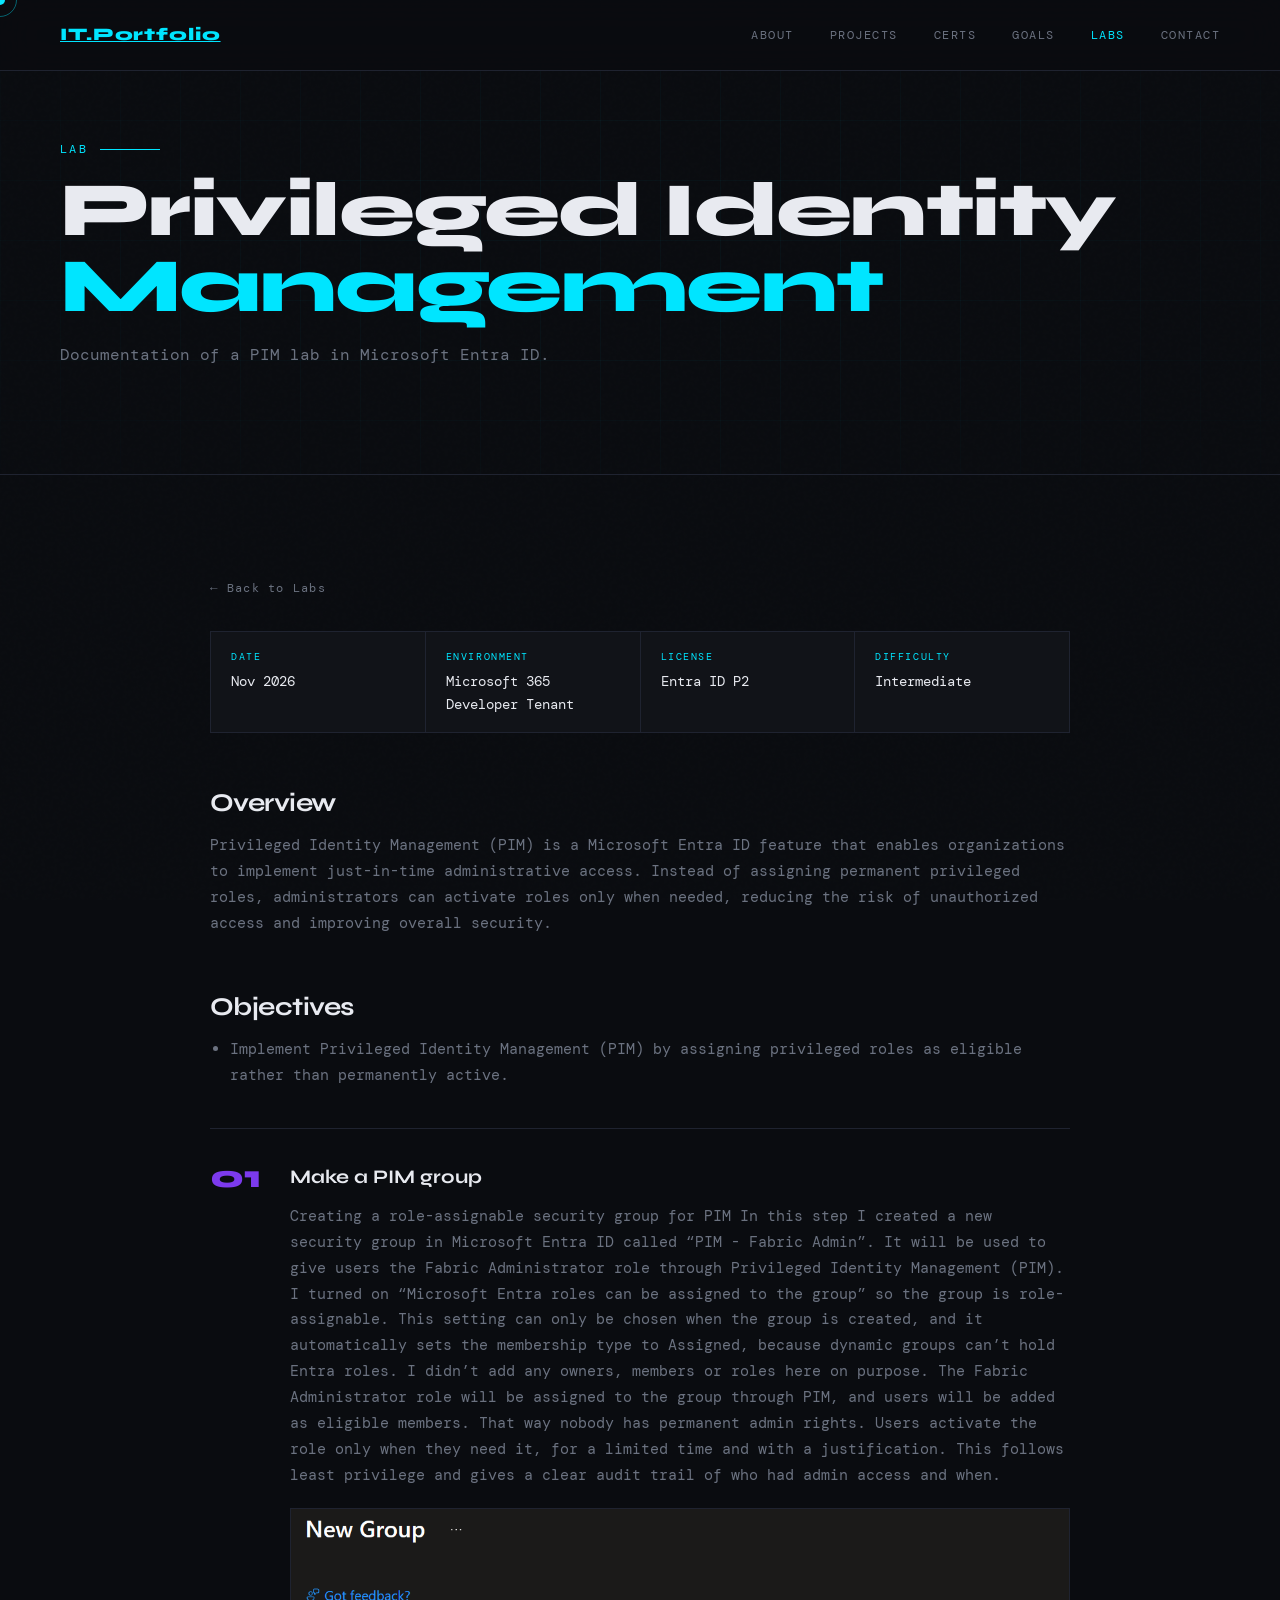
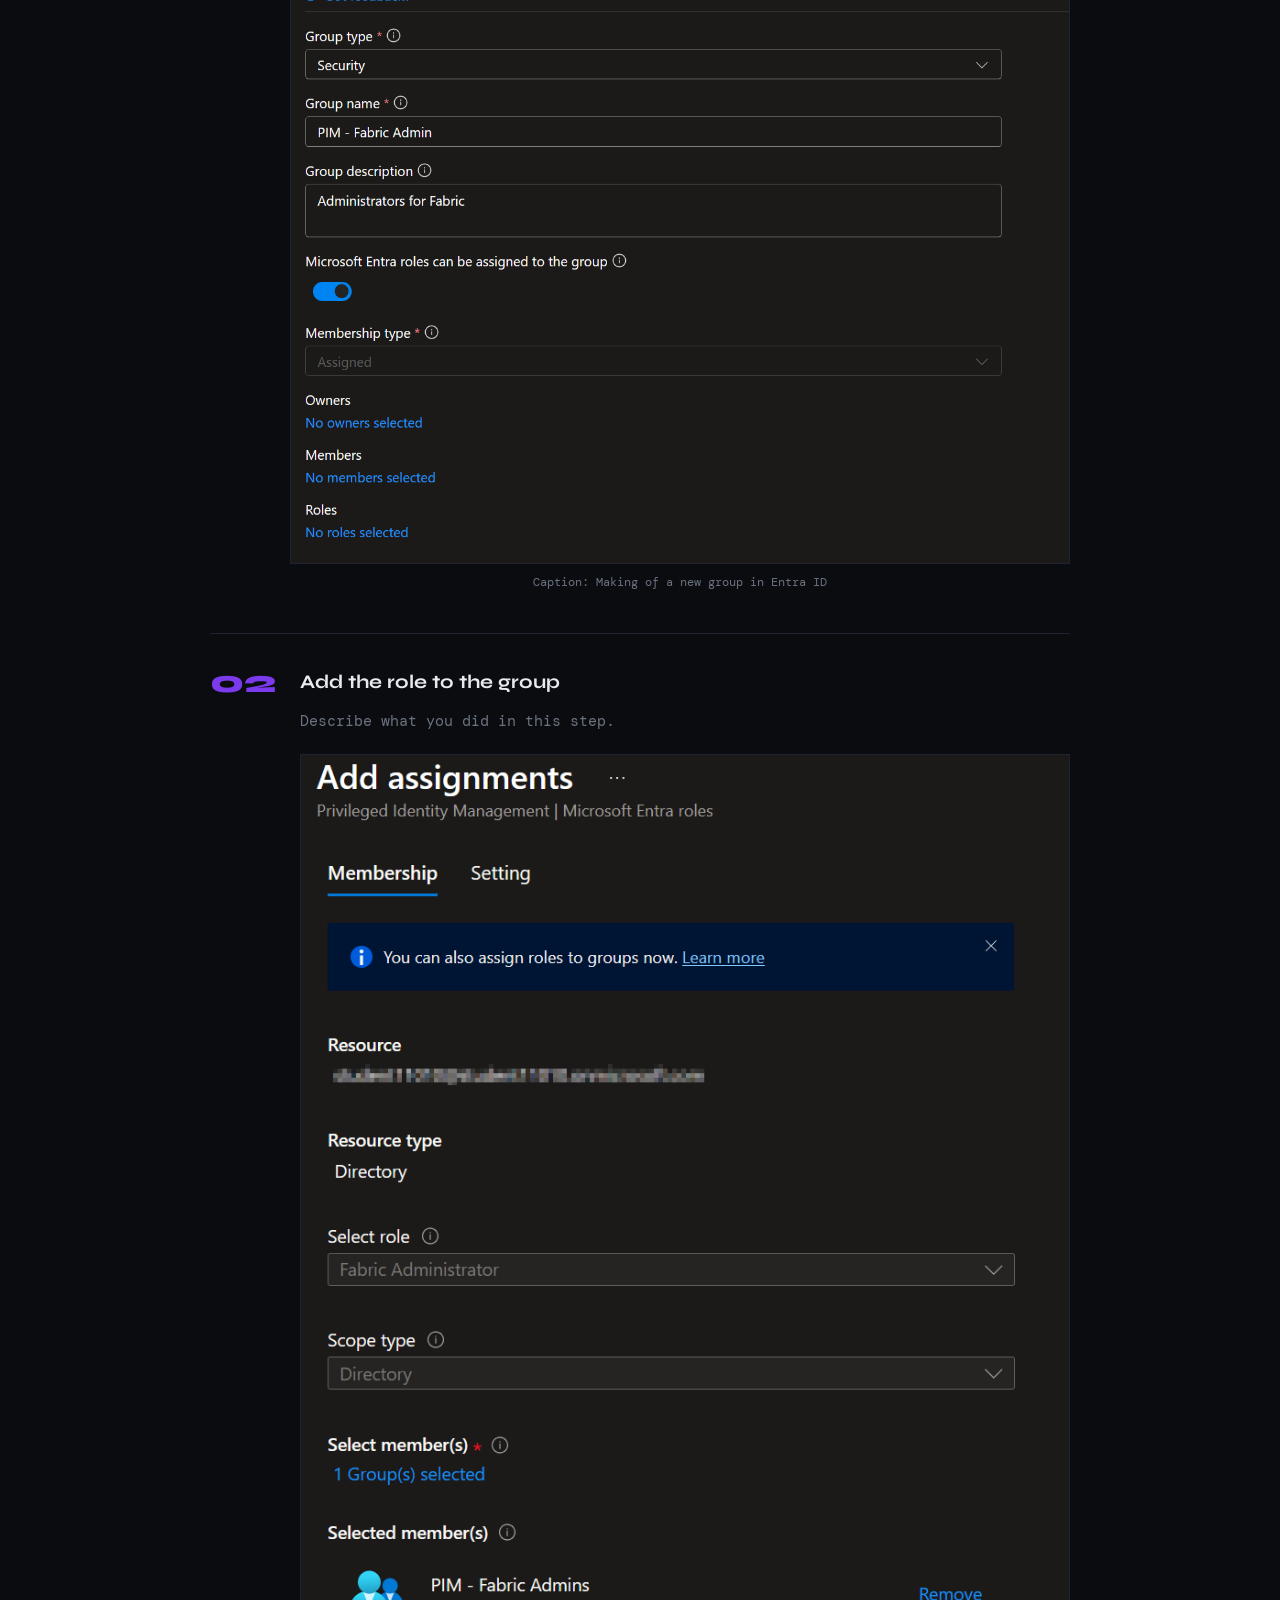
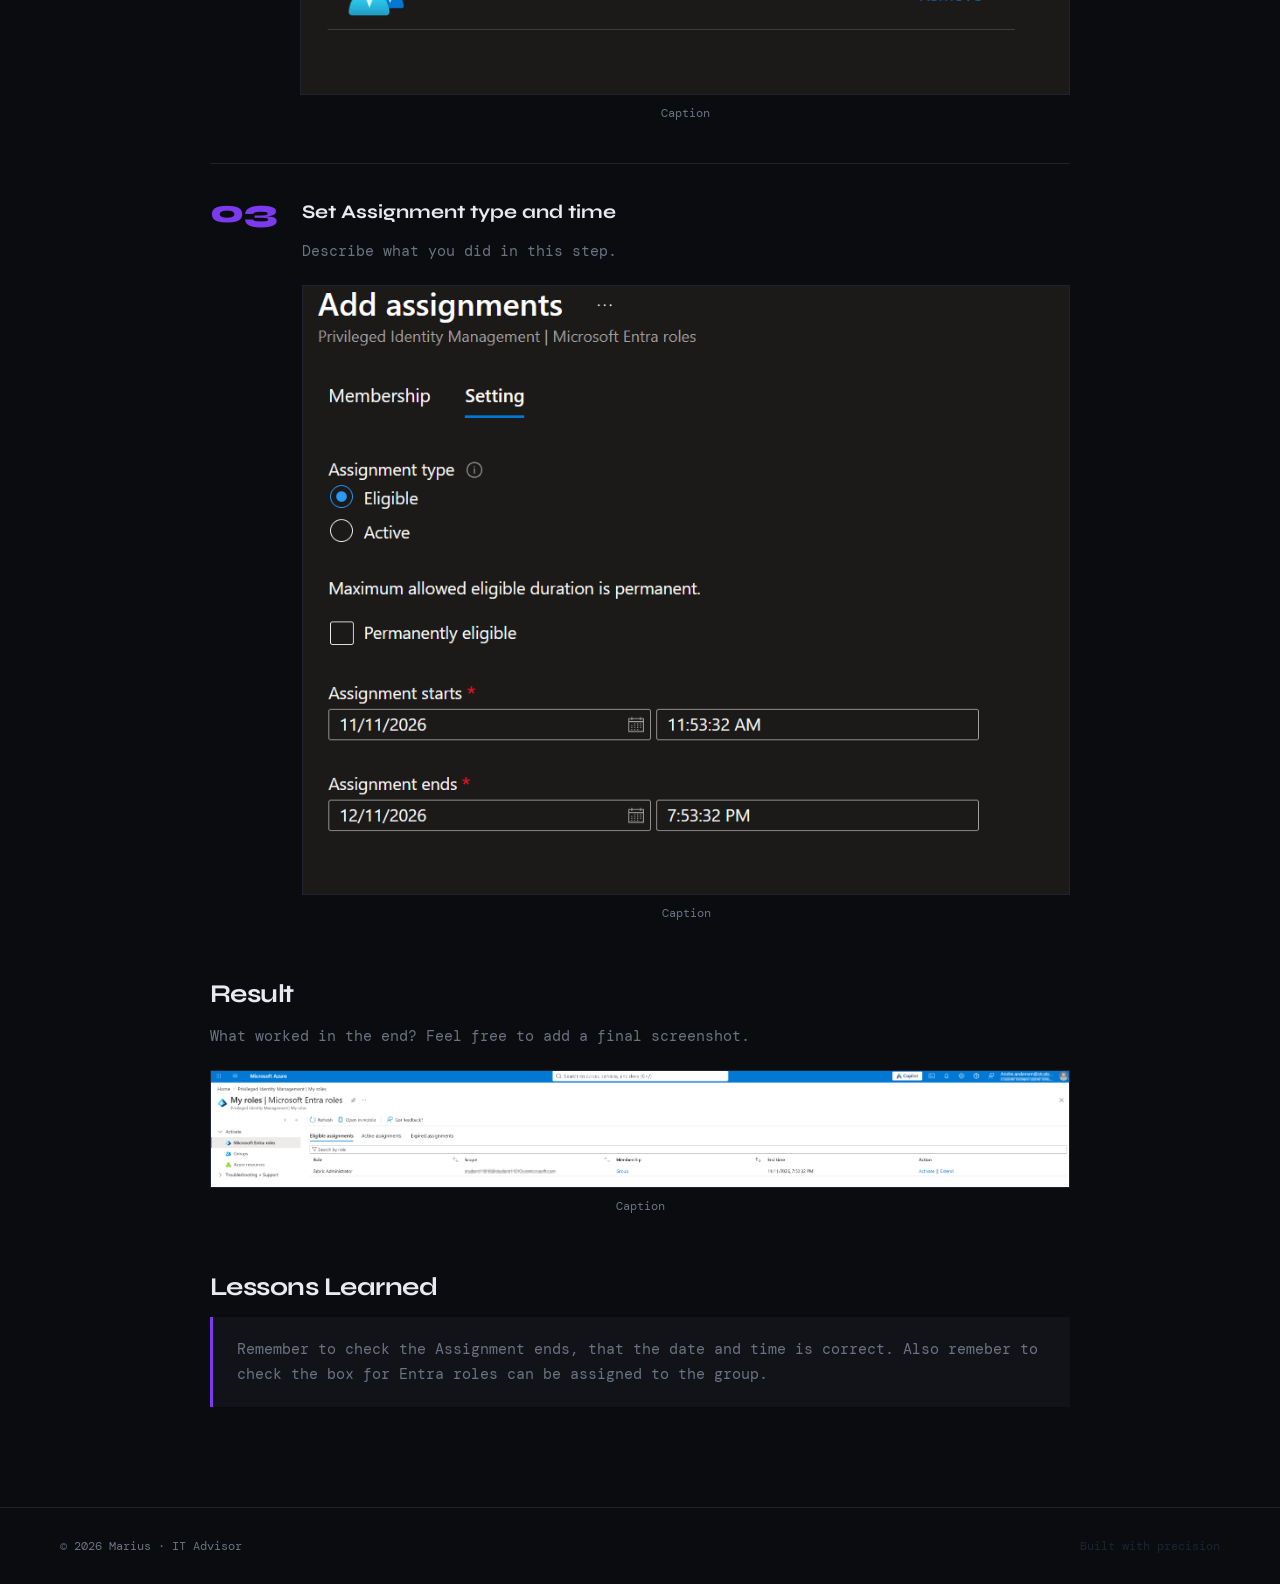
==== lab-pim.html @ 7dcb4a84 "Enhance step description for PIM group creation Added detailed description of creating a role-assign" ====
<!DOCTYPE html>
<html lang="en">
<head>
  <meta charset="UTF-8" />
  <meta name="viewport" content="width=device-width, initial-scale=1.0"/>
  <title>PIM Lab — IT Portfolio</title>
  <link rel="preconnect" href="https://fonts.googleapis.com">
  <link rel="preconnect" href="https://fonts.gstatic.com" crossorigin>
  <link href="https://fonts.googleapis.com/css2?family=Syne:wght@400;600;700;800&family=DM+Mono:wght@300;400;500&display=swap" rel="stylesheet">
  <link rel="stylesheet" href="style.css">
</head>
<body>

  <div class="cursor" id="cursor"></div>
  <div class="cursor-ring" id="cursorRing"></div>

  <nav>
    <a href="index.html" class="nav-logo">IT.Portfolio</a>
    <ul class="nav-links">
      <li><a href="index.html#about">About</a></li>
      <li><a href="projects.html">Projects</a></li>
      <li><a href="index.html#certificates">Certs</a></li>
      <li><a href="index.html#goals">Goals</a></li>
      <li><a href="labs.html" class="nav-active">Labs</a></li>
      <li><a href="index.html#contact">Contact</a></li>
    </ul>
  </nav>

  <section class="page-hero">
    <div class="hero-grid-bg"></div>
    <div class="page-hero-content">
      <div class="section-label">Lab</div>
      <h1>Privileged Identity <span>Management</span></h1>
      <p class="hero-sub">Documentation of a PIM lab in Microsoft Entra ID.</p>
    </div>
  </section>

  <section>
    <article class="lab-article">

      <a href="labs.html" class="lab-back">← Back to Labs</a>

      <!-- INFO BOX -->
      <div class="lab-info">
        <div><span>Date</span>Nov 2026</div>
        <div><span>Environment</span>Microsoft 365 Developer Tenant</div>
        <div><span>License</span>Entra ID P2</div>
        <div><span>Difficulty</span>Intermediate</div>
      </div>

      <!-- OVERVIEW -->
      <h2>Overview</h2>
      <p>Privileged Identity Management (PIM) is a Microsoft Entra ID feature that enables organizations to implement just-in-time administrative access. 
        Instead of assigning permanent privileged roles, administrators can activate roles only when needed, reducing the risk of unauthorized access and improving overall security.</p>

      <!-- OBJECTIVES -->
      <h2>Objectives</h2>
      <ul>
        <li>Implement Privileged Identity Management (PIM) by assigning privileged roles as eligible rather than permanently active.</li>
       <!-- <li> </li>
        <li>Secure privileged access through role activation requirements, approval workflows, and least-privilege principles.</li> -->
      </ul>

      <!-- STEP 1 -->
      <div class="lab-step">
        <div class="lab-step-number">01</div>
        <div class="lab-step-body">
          <h3>Make a PIM group</h3>
          <p>Creating a role-assignable security group for PIM
In this step I created a new security group in Microsoft Entra ID called “PIM - Fabric Admin”. It will be used to give users the Fabric Administrator role through Privileged Identity Management (PIM).
I turned on “Microsoft Entra roles can be assigned to the group” so the group is role-assignable. This setting can only be chosen when the group is created, and it automatically sets the membership type to Assigned, because dynamic groups can’t hold Entra roles.
I didn’t add any owners, members or roles here on purpose. The Fabric Administrator role will be assigned to the group through PIM, and users will be added as eligible members. 
That way nobody has permanent admin rights. Users activate the role only when they need it, for a limited time and with a justification. This follows least privilege and gives a clear audit trail of who had admin access and when.</p>
          <figure class="lab-figure">
            <img src="bilder/PIM1.png" alt="Description of the image">
            <figcaption>Caption: Making of a new group in Entra ID</figcaption>
          </figure>
        </div>
      </div>

      <!-- STEP 2 -->
      <div class="lab-step">
        <div class="lab-step-number">02</div>
        <div class="lab-step-body">
          <h3>Add the role to the group</h3>
          <p>Describe what you did in this step.</p>
          <figure class="lab-figure">
            <img src="bilder/PIM2.png" alt="Description of the image">
            <figcaption>Caption</figcaption>
          </figure>
        </div>
      </div>

      <!-- STEP 3 -->
      <div class="lab-step">
        <div class="lab-step-number">03</div>
        <div class="lab-step-body">
          <h3>Set Assignment type and time </h3>
          <p>Describe what you did in this step.</p>
          <figure class="lab-figure">
            <img src="bilder/PIM3.1.png" alt="Description of the image">
            <figcaption>Caption</figcaption>
          </figure>
        </div>
      </div>

      <!-- Copy a "lab-step" block to add more steps, and change the number -->

      <!-- RESULT -->
      <h2>Result</h2>
      <p>What worked in the end? Feel free to add a final screenshot.</p>
      <figure class="lab-figure">
        <img src="bilder/PIM4.png" alt="Final result">
        <figcaption>Caption</figcaption>
      </figure>

      <!-- LESSONS LEARNED -->
      <h2>Lessons Learned</h2>
      <div class="lab-note">
        Remember to check the Assignment ends, that the date and time is correct. Also remeber to check the box for Entra roles can be assigned to the group. 
      </div>

    </article>
  </section>

  <footer>
    <span>© 2026 Marius · IT Advisor</span>
    <span style="color: var(--border)">Built with precision</span>
  </footer>

  <script src="script.js"></script>
</body>
</html>
---- style.css ----
*, *::before, *::after { box-sizing: border-box; margin: 0; padding: 0; }

:root {
  --bg: #0a0c10;
  --surface: #111318;
  --surface2: #181b22;
  --border: #1f2330;
  --accent: #00e5ff;
  --accent2: #7c3aed;
  --text: #e8eaf0;
  --muted: #6b7280;
  --font-head: 'Syne', sans-serif;
  --font-mono: 'DM Mono', monospace;
}

html { scroll-behavior: smooth; }

body {
  background: var(--bg);
  color: var(--text);
  font-family: var(--font-mono);
  font-size: 15px;
  line-height: 1.7;
  cursor: none;
}

/* Custom cursor */
.cursor {
  width: 10px; height: 10px;
  background: var(--accent);
  border-radius: 50%;
  position: fixed; top: 0; left: 0;
  pointer-events: none;
  z-index: 9999;
  transition: transform 0.15s ease;
  mix-blend-mode: screen;
}
.cursor-ring {
  width: 34px; height: 34px;
  border: 1px solid rgba(0,229,255,0.4);
  border-radius: 50%;
  position: fixed; top: 0; left: 0;
  pointer-events: none;
  z-index: 9998;
  transition: transform 0.35s ease, width 0.2s, height 0.2s;
}

/* Noise overlay */
body::before {
  content: '';
  position: fixed; inset: 0;
  background-image: url("data:image/svg+xml,%3Csvg viewBox='0 0 256 256' xmlns='http://www.w3.org/2000/svg'%3E%3Cfilter id='noise'%3E%3CfeTurbulence type='fractalNoise' baseFrequency='0.9' numOctaves='4' stitchTiles='stitch'/%3E%3C/filter%3E%3Crect width='100%25' height='100%25' filter='url(%23noise)' opacity='0.04'/%3E%3C/svg%3E");
  pointer-events: none; z-index: 0; opacity: 0.3;
}

/* NAV */
nav {
  position: fixed; top: 0; left: 0; right: 0;
  z-index: 100;
  display: flex; align-items: center; justify-content: space-between;
  padding: 20px 60px;
  background: rgba(10,12,16,0.8);
  backdrop-filter: blur(20px);
  border-bottom: 1px solid var(--border);
}
.nav-logo {
  font-family: var(--font-head);
  font-size: 1.1rem;
  font-weight: 800;
  color: var(--accent);
  letter-spacing: 0.05em;
}
.nav-links { display: flex; gap: 36px; list-style: none; }
.nav-links a {
  color: var(--muted);
  text-decoration: none;
  font-size: 0.78rem;
  letter-spacing: 0.12em;
  text-transform: uppercase;
  transition: color 0.2s;
}
.nav-links a:hover { color: var(--accent); }

/* HERO */
#hero {
  min-height: 100vh;
  display: flex; align-items: center;
  padding: 120px 60px 60px;
  position: relative; overflow: hidden;
}
.hero-grid-bg {
  position: absolute; inset: 0;
  background-image:
    linear-gradient(rgba(0,229,255,0.03) 1px, transparent 1px),
    linear-gradient(90deg, rgba(0,229,255,0.03) 1px, transparent 1px);
  background-size: 60px 60px;
  mask-image: radial-gradient(ellipse 80% 80% at 50% 50%, black 30%, transparent 100%);
}
.hero-glow {
  position: absolute;
  width: 700px; height: 700px;
  background: radial-gradient(circle, rgba(0,229,255,0.07) 0%, transparent 70%);
  top: -100px; right: -200px;
  pointer-events: none;
}
.hero-content { position: relative; max-width: 780px; }
.hero-tag {
  display: inline-flex; align-items: center; gap: 8px;
  font-size: 0.72rem; letter-spacing: 0.18em; text-transform: uppercase;
  color: var(--accent); margin-bottom: 28px;
  border: 1px solid rgba(0,229,255,0.25);
  padding: 6px 14px; border-radius: 2px;
}
.hero-tag::before {
  content: ''; width: 6px; height: 6px;
  background: var(--accent); border-radius: 50%;
  animation: pulse 2s infinite;
}
@keyframes pulse {
  0%, 100% { opacity: 1; transform: scale(1); }
  50% { opacity: 0.4; transform: scale(0.8); }
}
h1 {
  font-family: var(--font-head);
  font-size: clamp(3rem, 7vw, 6rem);
  font-weight: 800;
  line-height: 1.0;
  letter-spacing: -0.02em;
  margin-bottom: 24px;
}
h1 span { color: var(--accent); }
.hero-sub {
  color: var(--muted);
  font-size: 1rem;
  max-width: 520px;
  margin-bottom: 44px;
  line-height: 1.8;
}
.hero-ctas { display: flex; gap: 16px; flex-wrap: wrap; }
.btn {
  display: inline-flex; align-items: center; gap: 8px;
  padding: 13px 28px;
  font-family: var(--font-mono);
  font-size: 0.8rem;
  letter-spacing: 0.1em;
  text-transform: uppercase;
  text-decoration: none;
  border-radius: 3px;
  transition: all 0.2s;
  cursor: none;
}
.btn-primary {
  background: var(--accent);
  color: #000;
  font-weight: 500;
}
.btn-primary:hover { background: #33ecff; transform: translateY(-2px); box-shadow: 0 8px 30px rgba(0,229,255,0.25); }
.btn-ghost {
  background: transparent;
  color: var(--text);
  border: 1px solid var(--border);
}
.btn-ghost:hover { border-color: var(--accent); color: var(--accent); transform: translateY(-2px); }

/* SECTIONS */
section { padding: 100px 60px; position: relative; }
.section-label {
  font-size: 0.72rem; letter-spacing: 0.2em;
  text-transform: uppercase; color: var(--accent);
  margin-bottom: 12px; display: flex; align-items: center; gap: 12px;
}
.section-label::after {
  content: ''; flex: 1; max-width: 60px; height: 1px; background: var(--accent);
}
h2 {
  font-family: var(--font-head);
  font-size: clamp(2rem, 4vw, 3rem);
  font-weight: 700;
  line-height: 1.1;
  margin-bottom: 60px;
  letter-spacing: -0.02em;
}

/* ABOUT */
#about { background: var(--surface); border-top: 1px solid var(--border); border-bottom: 1px solid var(--border); }
.about-layout {
  display: grid;
  grid-template-columns: 1fr 1.4fr;
  gap: 80px;
  align-items: start;
}
.about-left { position: sticky; top: 120px; }
.avatar-box {
  width: 220px; height: 220px;
  border: 1px solid var(--border);
  position: relative;
  margin-bottom: 28px;
  overflow: hidden;
}
.avatar-box::after {
  content: '';
  position: absolute; inset: 0;
  background: linear-gradient(135deg, rgba(0,229,255,0.1), transparent);
}
.avatar-placeholder {
  width: 100%; height: 100%;
  background: var(--surface2);
  display: flex; align-items: center; justify-content: center;
  font-size: 5rem; color: var(--border);
}
.about-name {
  font-family: var(--font-head);
  font-size: 1.4rem; font-weight: 700;
  margin-bottom: 4px;
}
.about-title { color: var(--accent); font-size: 0.82rem; letter-spacing: 0.1em; }
.about-right p { color: var(--muted); margin-bottom: 18px; font-size: 0.95rem; }
.skills-grid {
  display: flex; flex-wrap: wrap; gap: 10px;
  margin-top: 36px;
}
.skill-tag {
  background: var(--surface2);
  border: 1px solid var(--border);
  color: var(--text);
  font-size: 0.75rem;
  padding: 6px 14px;
  letter-spacing: 0.08em;
  transition: border-color 0.2s, color 0.2s;
}
.skill-tag:hover { border-color: var(--accent); color: var(--accent); }

/* CERTIFICATES */
#certificates { background: var(--surface); border-top: 1px solid var(--border); border-bottom: 1px solid var(--border); }
.certs-grid {
  display: grid;
  grid-template-columns: repeat(auto-fill, minmax(300px, 1fr));
  gap: 20px;
}
.cert-card {
  background: var(--surface2);
  border: 1px solid var(--border);
  padding: 28px;
  display: flex; gap: 20px; align-items: flex-start;
  transition: border-color 0.3s, transform 0.3s;
  position: relative; overflow: hidden;
}
.cert-card:hover { border-color: rgba(0,229,255,0.3); transform: translateY(-3px); }
.cert-badge {
  min-width: 52px; height: 52px;
  background: var(--surface);
  border: 1px solid var(--border);
  display: flex; align-items: center; justify-content: center;
  font-size: 1.4rem;
}
.cert-info h3 {
  font-family: var(--font-head);
  font-size: 1rem; font-weight: 700; margin-bottom: 4px;
}
.cert-issuer { color: var(--accent); font-size: 0.75rem; letter-spacing: 0.08em; margin-bottom: 6px; }
.cert-year { color: var(--muted); font-size: 0.75rem; }

/* GOALS */
#goals {}
.goals-years { display: flex; flex-direction: column; gap: 64px; }

.goals-year-header {
  display: flex; align-items: center; gap: 20px;
  margin-bottom: 28px;
}
.goals-year-badge {
  font-family: var(--font-head);
  font-size: 1.8rem; font-weight: 800;
  color: var(--accent);
  letter-spacing: -0.02em;
  white-space: nowrap;
}
.goals-year-badge--future { color: var(--muted); }
.goals-year-line {
  flex: 1; height: 1px;
  background: linear-gradient(90deg, var(--border), transparent);
}

.goals-grid {
  display: grid;
  grid-template-columns: repeat(auto-fill, minmax(300px, 1fr));
  gap: 20px;
}

.goal-card {
  background: var(--surface);
  border: 1px solid var(--border);
  padding: 26px 26px 26px 20px;
  display: flex; gap: 16px; align-items: flex-start;
  position: relative; overflow: hidden;
  transition: border-color 0.3s, transform 0.3s;
}
.goal-card:hover { border-color: rgba(0,229,255,0.3); transform: translateY(-3px); }
.goal-card--future { opacity: 0.65; }
.goal-card--future:hover { opacity: 1; border-color: rgba(124,58,237,0.4); }

.goal-status {
  min-width: 10px; height: 10px;
  border-radius: 50%;
  margin-top: 6px;
}
.goal-status--in-progress {
  background: var(--accent);
  box-shadow: 0 0 8px rgba(0,229,255,0.6);
  animation: pulse 2s infinite;
}
.goal-status--planned {
  background: transparent;
  border: 2px solid var(--accent);
}
.goal-status--future {
  background: transparent;
  border: 2px solid var(--muted);
}

.goal-body { flex: 1; }
.goal-category {
  font-size: 0.68rem; letter-spacing: 0.15em;
  text-transform: uppercase; color: var(--accent);
  margin-bottom: 6px;
}
.goal-card--future .goal-category { color: var(--accent2); }
.goal-card h3 {
  font-family: var(--font-head);
  font-size: 1rem; font-weight: 700;
  margin-bottom: 8px;
}
.goal-card p { color: var(--muted); font-size: 0.85rem; line-height: 1.6; }

/* PROJECTS */
.projects-grid {
  display: grid;
  grid-template-columns: repeat(auto-fill, minmax(340px, 1fr));
  gap: 24px;
}
.project-card {
  background: var(--surface);
  border: 1px solid var(--border);
  padding: 32px;
  position: relative;
  overflow: hidden;
  transition: border-color 0.3s, transform 0.3s;
}
.project-card::before {
  content: '';
  position: absolute; top: 0; left: 0; right: 0;
  height: 2px;
  background: linear-gradient(90deg, var(--accent), var(--accent2));
  transform: scaleX(0);
  transform-origin: left;
  transition: transform 0.4s ease;
}
.project-card:hover::before { transform: scaleX(1); }
.project-card:hover { border-color: rgba(0,229,255,0.3); transform: translateY(-4px); }
.project-icon {
  font-size: 2rem; margin-bottom: 20px;
  width: 56px; height: 56px;
  display: flex; align-items: center; justify-content: center;
  background: var(--surface2);
  border: 1px solid var(--border);
}
.project-card h3 {
  font-family: var(--font-head);
  font-size: 1.15rem; font-weight: 700;
  margin-bottom: 10px;
}
.project-card p { color: var(--muted); font-size: 0.88rem; margin-bottom: 20px; line-height: 1.7; }
.project-tags { display: flex; flex-wrap: wrap; gap: 8px; }
.project-tag {
  font-size: 0.68rem; letter-spacing: 0.1em;
  text-transform: uppercase;
  color: var(--accent);
  border: 1px solid rgba(0,229,255,0.2);
  padding: 3px 10px;
}

/* LABS */
#labs { background: var(--surface); border-top: 1px solid var(--border); border-bottom: 1px solid var(--border); }
.labs-grid {
  display: grid;
  grid-template-columns: repeat(auto-fill, minmax(340px, 1fr));
  gap: 24px;
}
.lab-card {
  background: var(--surface2);
  border: 1px solid var(--border);
  padding: 28px;
  position: relative; overflow: hidden;
  transition: border-color 0.3s, transform 0.3s;
}
.lab-card::before {
  content: '';
  position: absolute; top: 0; left: 0; right: 0;
  height: 2px;
  background: linear-gradient(90deg, var(--accent2), var(--accent));
  transform: scaleX(0);
  transform-origin: left;
  transition: transform 0.4s ease;
}
.lab-card:hover::before { transform: scaleX(1); }
.lab-card:hover { border-color: rgba(124,58,237,0.4); transform: translateY(-4px); }

.lab-header {
  display: flex; align-items: flex-start;
  gap: 14px; margin-bottom: 16px;
}
.lab-icon {
  font-size: 1.6rem;
  width: 48px; height: 48px; min-width: 48px;
  display: flex; align-items: center; justify-content: center;
  background: var(--surface);
  border: 1px solid var(--border);
}
.lab-meta { display: flex; flex-direction: column; justify-content: center; gap: 4px; }
.lab-category {
  font-size: 0.68rem; letter-spacing: 0.15em;
  text-transform: uppercase; color: var(--accent2);
}
.lab-date { font-size: 0.75rem; color: var(--muted); }
.lab-card h3 {
  font-family: var(--font-head);
  font-size: 1.05rem; font-weight: 700;
  margin-bottom: 10px;
}
.lab-card p { color: var(--muted); font-size: 0.88rem; line-height: 1.7; margin-bottom: 20px; }
.lab-tags { display: flex; flex-wrap: wrap; gap: 8px; }
.lab-tag {
  font-size: 0.68rem; letter-spacing: 0.1em;
  text-transform: uppercase;
  color: var(--accent2);
  border: 1px solid rgba(124,58,237,0.3);
  padding: 3px 10px;
}

/* PAGE HERO (Projects & Labs pages) */
.page-hero {
  min-height: 40vh;
  display: flex; align-items: flex-end;
  padding: 140px 60px 60px;
  position: relative; overflow: hidden;
  border-bottom: 1px solid var(--border);
}
.page-hero-content { position: relative; }
.page-hero-content h1 {
  font-size: clamp(2.5rem, 6vw, 5rem);
  margin-bottom: 16px;
}

/* Active nav link on sub-pages */
.nav-active { color: var(--accent) !important; }

/* CONTACT */
#contact { text-align: center; }
#contact h2 { margin-bottom: 16px; }
.contact-sub { color: var(--muted); max-width: 480px; margin: 0 auto 48px; }
.contact-links {
  display: flex; gap: 16px; justify-content: center; flex-wrap: wrap;
}

/* FOOTER */
footer {
  border-top: 1px solid var(--border);
  padding: 28px 60px;
  display: flex; align-items: center; justify-content: space-between;
  color: var(--muted); font-size: 0.75rem;
}

/* ANIMATIONS */
.fade-up {
  opacity: 0; transform: translateY(30px);
  transition: opacity 0.6s ease, transform 0.6s ease;
}
.fade-up.visible { opacity: 1; transform: none; }

/* RESPONSIVE */
@media (max-width: 768px) {
  nav { padding: 18px 24px; }
  section { padding: 72px 24px; }
  #hero { padding: 100px 24px 60px; }
  .about-layout { grid-template-columns: 1fr; gap: 40px; }
  .about-left { position: static; }
  footer { flex-direction: column; gap: 10px; text-align: center; }
  .nav-links { gap: 20px; }
}

/* SKILL GROUPS */
.skills-groups {
  display: flex;
  flex-direction: column;
  gap: 36px;
  margin-top: 40px;
}

.skills-group .skills-grid {
  margin-top: 0;
}

.skills-group-title {
  display: flex;
  align-items: center;
  gap: 14px;
  font-size: 0.72rem;
  letter-spacing: 0.18em;
  text-transform: uppercase;
  color: var(--accent);
  margin-bottom: 14px;
}

.skills-group-title::after {
  content: '';
  flex: 1;
  height: 1px;
  background: var(--border);
}

.skill-tag--developing {
  border-style: dashed;
  border-color: rgba(0, 229, 255, 0.35);
}

/* LAB LINK ON CARD */
.lab-link {
  display: inline-block;
  margin-top: 20px;
  font-size: 0.75rem;
  letter-spacing: 0.1em;
  text-transform: uppercase;
  color: var(--accent);
  text-decoration: none;
  transition: transform 0.2s;
}
.lab-link:hover { transform: translateX(4px); }

/* LAB ARTICLE PAGE */
.lab-article {
  max-width: 860px;
  margin: 0 auto;
}
.lab-back {
  display: inline-block;
  margin-bottom: 32px;
  font-size: 0.78rem;
  letter-spacing: 0.1em;
  color: var(--muted);
  text-decoration: none;
  transition: color 0.2s;
}
.lab-back:hover { color: var(--accent); }

.lab-article h2 {
  font-size: 1.6rem;
  margin: 56px 0 16px;
}
.lab-article p,
.lab-article li {
  color: var(--muted);
  font-size: 0.95rem;
}
.lab-article ul {
  padding-left: 20px;
  display: flex; flex-direction: column; gap: 6px;
}

.lab-info {
  display: grid;
  grid-template-columns: repeat(auto-fit, minmax(160px, 1fr));
  gap: 1px;
  background: var(--border);
  border: 1px solid var(--border);
}
.lab-info div {
  background: var(--surface);
  padding: 16px 20px;
  font-size: 0.85rem;
}
.lab-info span {
  display: block;
  font-size: 0.65rem;
  letter-spacing: 0.15em;
  text-transform: uppercase;
  color: var(--accent);
  margin-bottom: 4px;
}

.lab-step {
  display: flex;
  gap: 24px;
  margin-top: 40px;
  padding-top: 32px;
  border-top: 1px solid var(--border);
}
.lab-step-number {
  font-family: var(--font-head);
  font-size: 2rem;
  font-weight: 800;
  color: var(--accent2);
  line-height: 1;
  min-width: 56px;
}
.lab-step-body { flex: 1; }
.lab-step-body h3 {
  font-family: var(--font-head);
  font-size: 1.2rem;
  margin-bottom: 10px;
}

.lab-figure { margin-top: 20px; }
.lab-figure img {
  width: 100%;
  height: auto;
  display: block;
  border: 1px solid var(--border);
}
.lab-figure figcaption {
  margin-top: 8px;
  font-size: 0.75rem;
  color: var(--muted);
  text-align: center;
}

.lab-note {
  background: var(--surface);
  border-left: 3px solid var(--accent2);
  padding: 20px 24px;
  color: var(--muted);
  font-size: 0.92rem;
}

@media (max-width: 768px) {
  .lab-step { flex-direction: column; gap: 12px; }
}
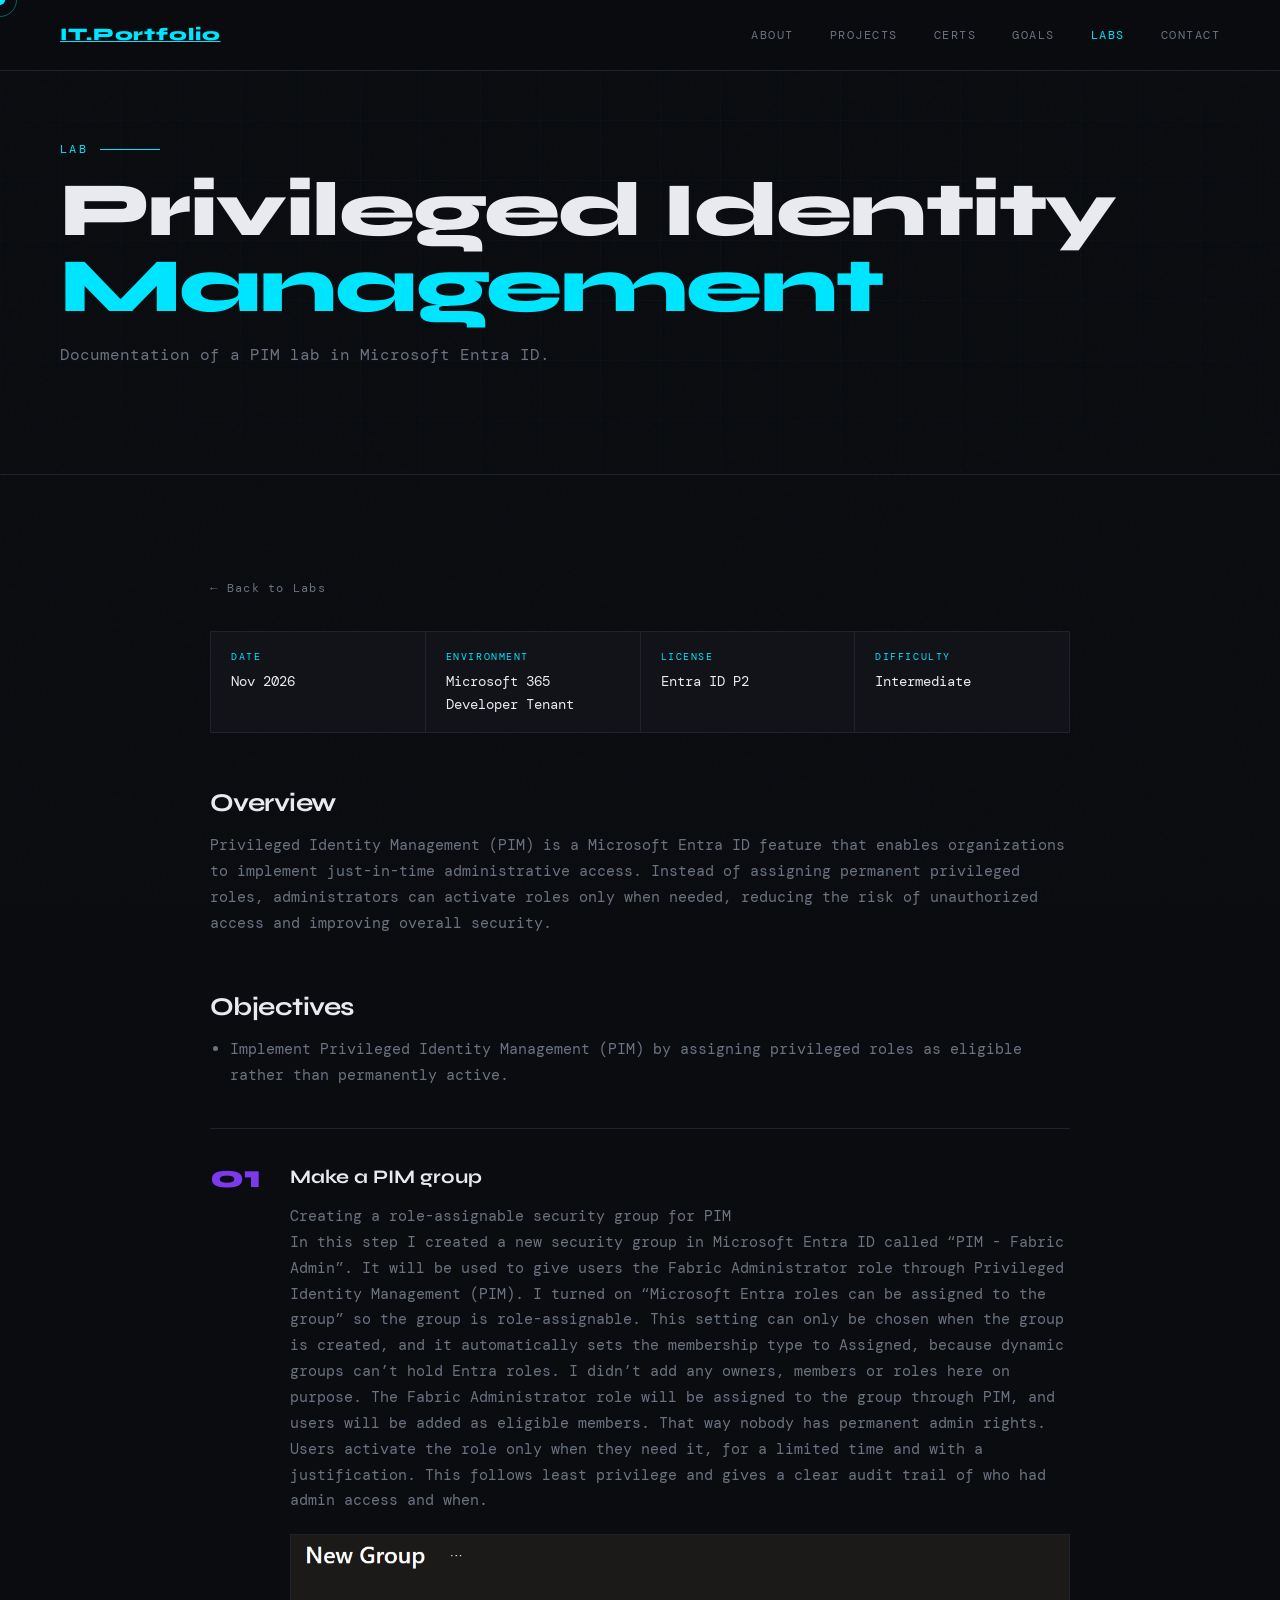
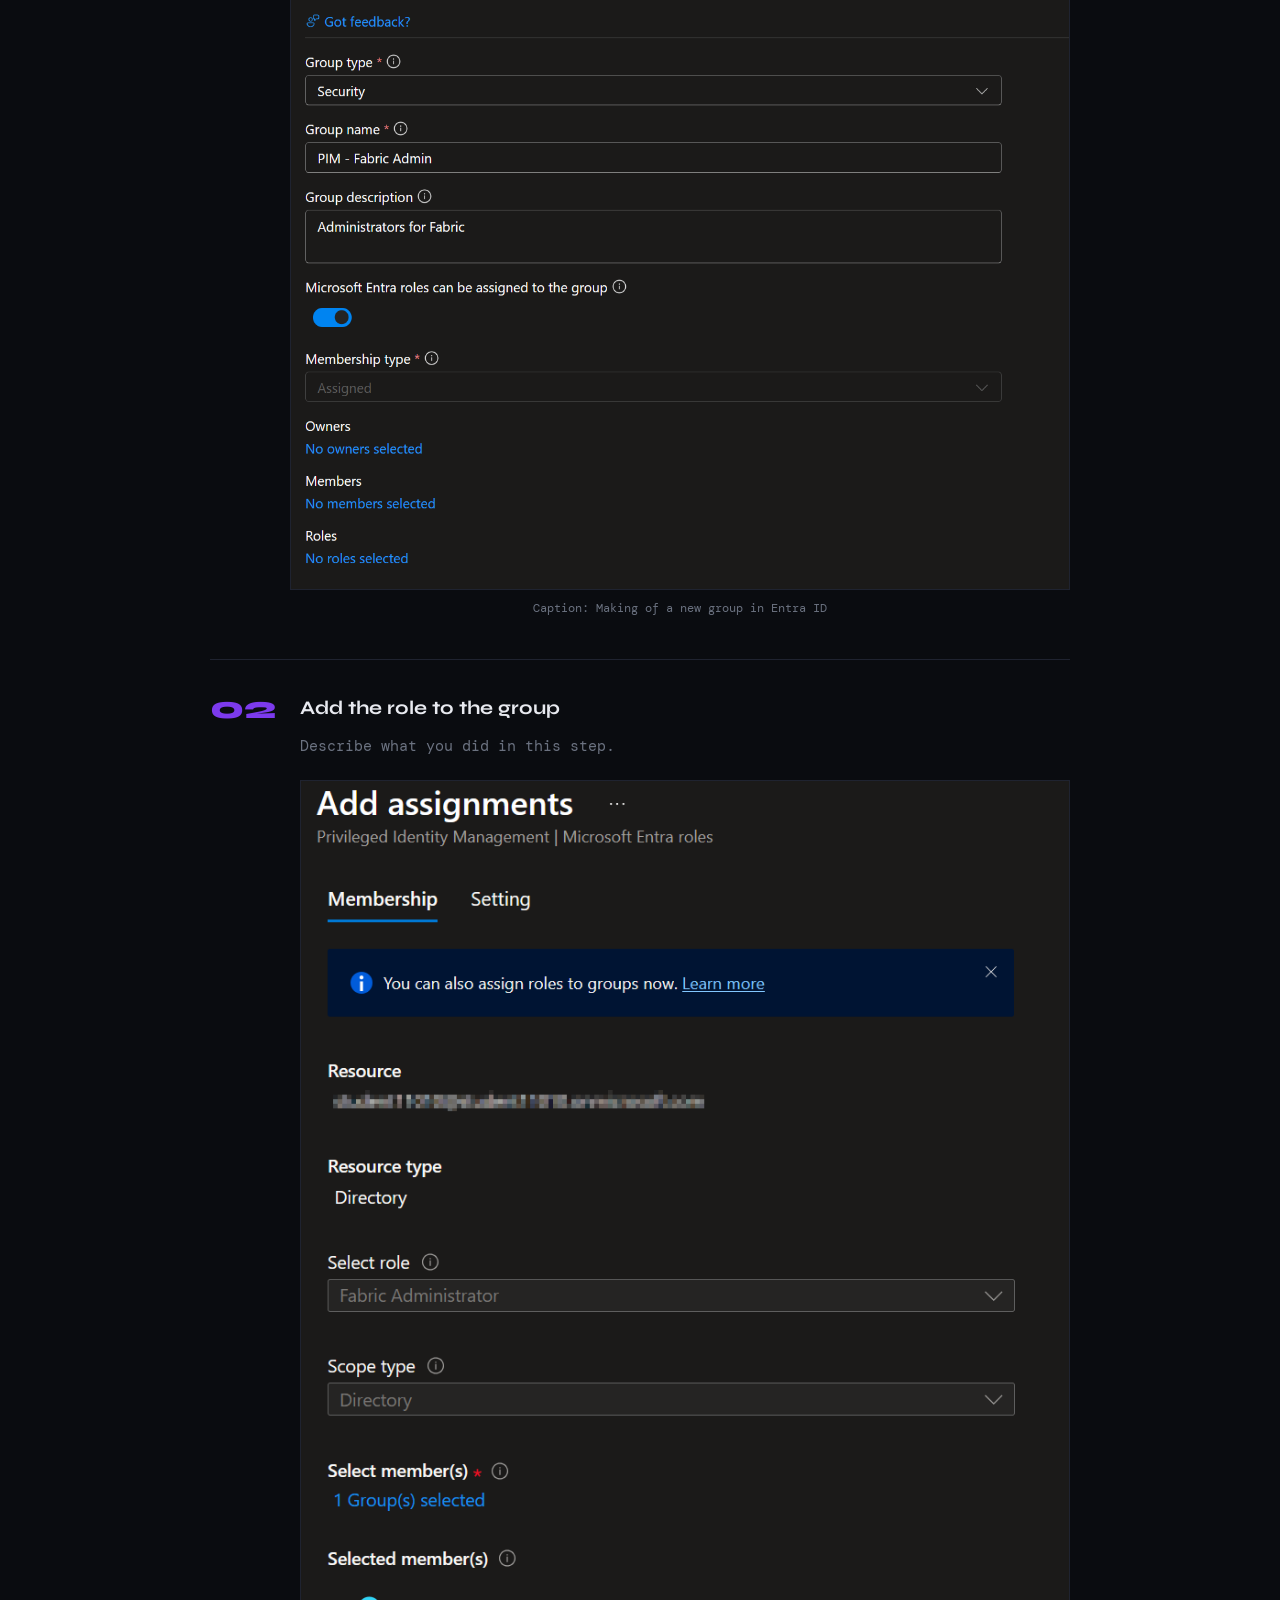
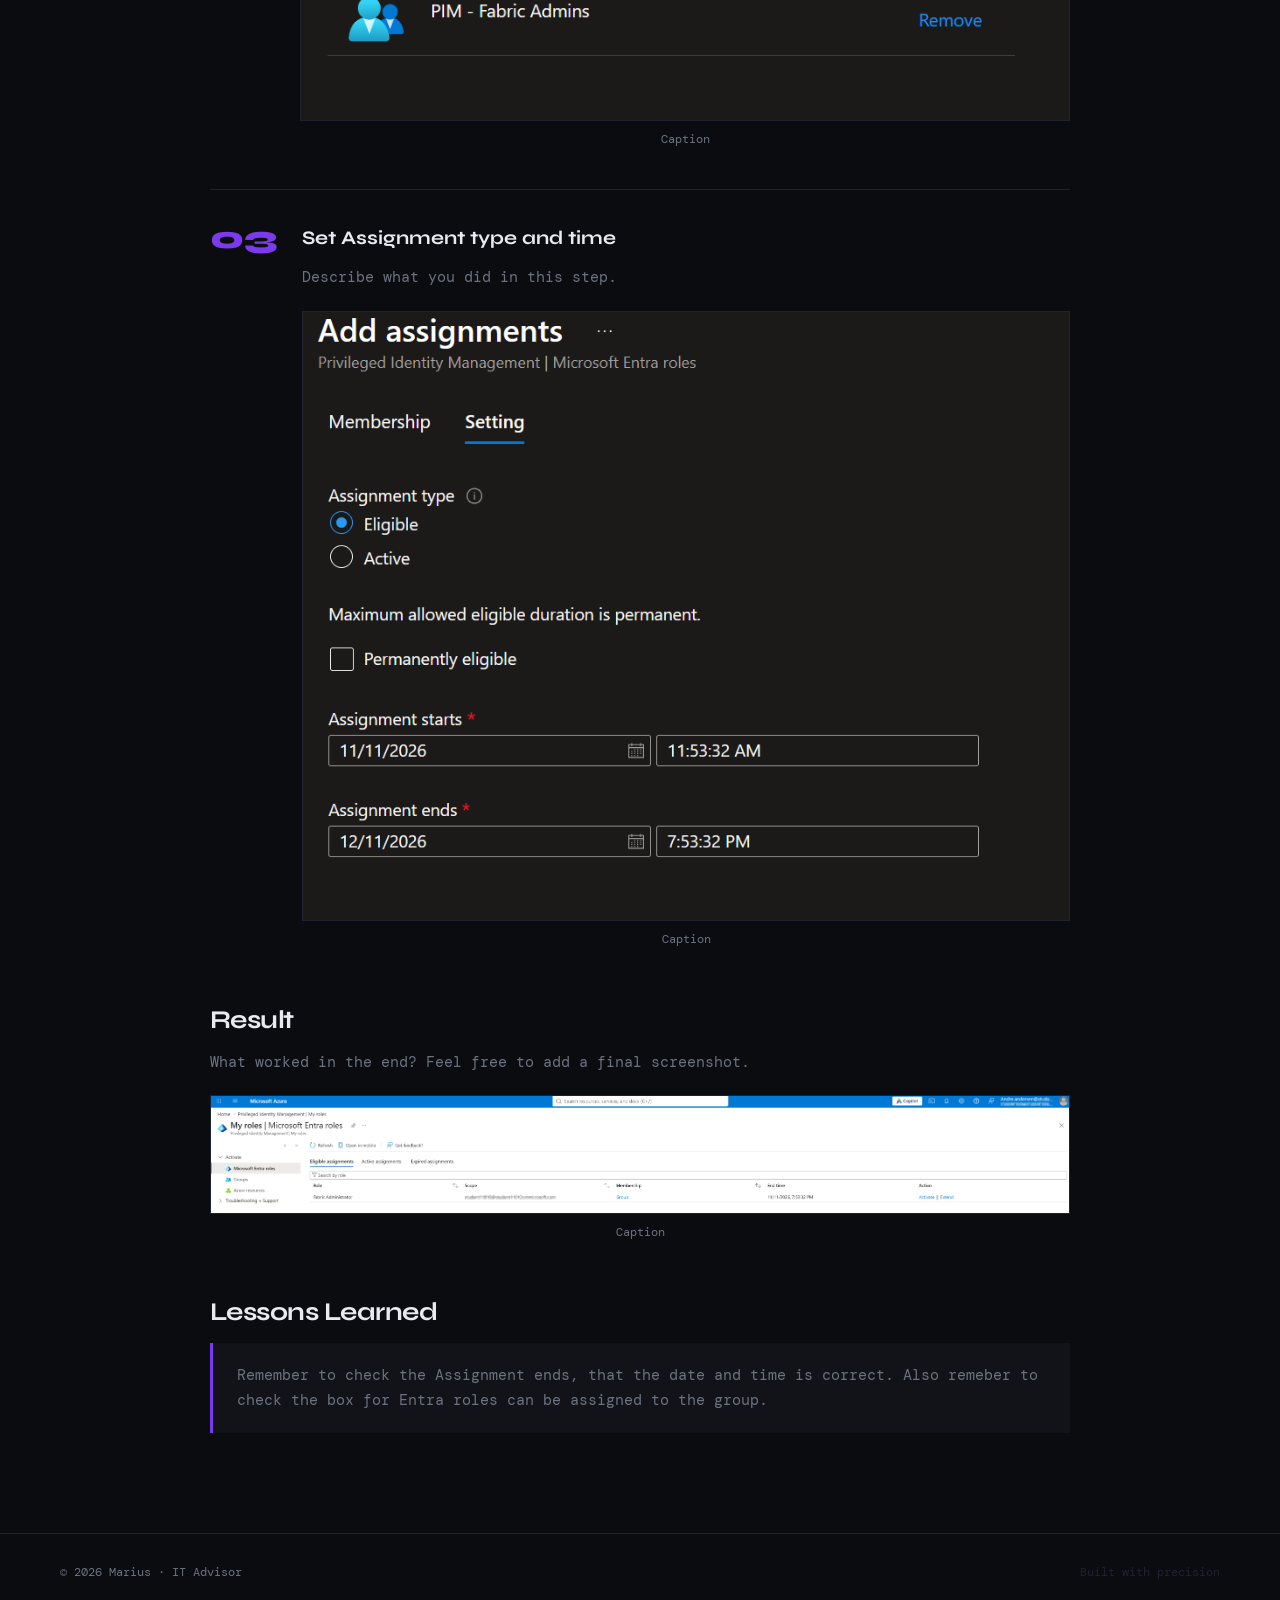
==== commit 505b303f: "Revise PIM group creation description Updated the description for creating a PIM group to include de" ====
--- a/lab-pim.html
+++ b/lab-pim.html
@@ -66,8 +66,8 @@
         <div class="lab-step-number">01</div>
         <div class="lab-step-body">
           <h3>Make a PIM group</h3>
-          <p>Creating a role-assignable security group for PIM
-In this step I created a new security group in Microsoft Entra ID called “PIM - Fabric Admin”. It will be used to give users the Fabric Administrator role through Privileged Identity Management (PIM).
+          <p>Creating a role-assignable security group for PIM</p> 
+ <p>In this step I created a new security group in Microsoft Entra ID called “PIM - Fabric Admin”. It will be used to give users the Fabric Administrator role through Privileged Identity Management (PIM).
 I turned on “Microsoft Entra roles can be assigned to the group” so the group is role-assignable. This setting can only be chosen when the group is created, and it automatically sets the membership type to Assigned, because dynamic groups can’t hold Entra roles.
 I didn’t add any owners, members or roles here on purpose. The Fabric Administrator role will be assigned to the group through PIM, and users will be added as eligible members. 
 That way nobody has permanent admin rights. Users activate the role only when they need it, for a limited time and with a justification. This follows least privilege and gives a clear audit trail of who had admin access and when.</p>
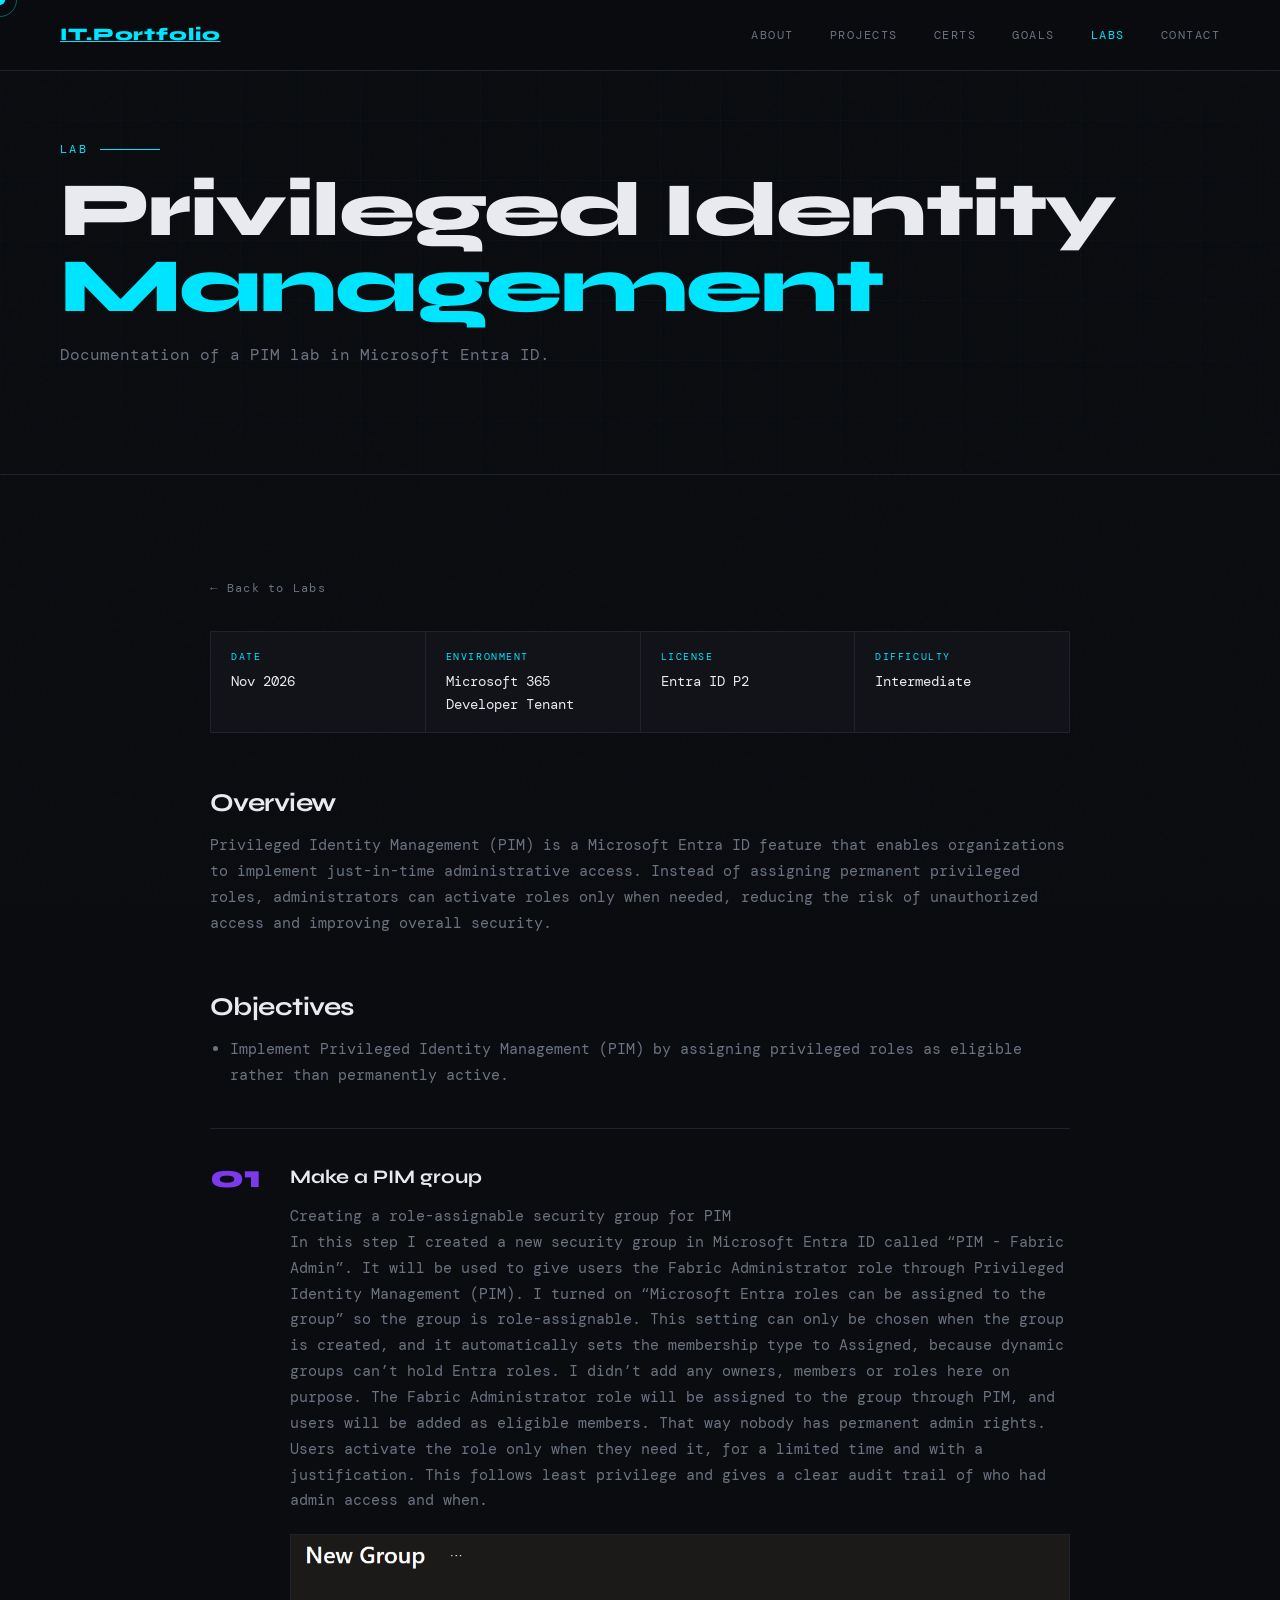
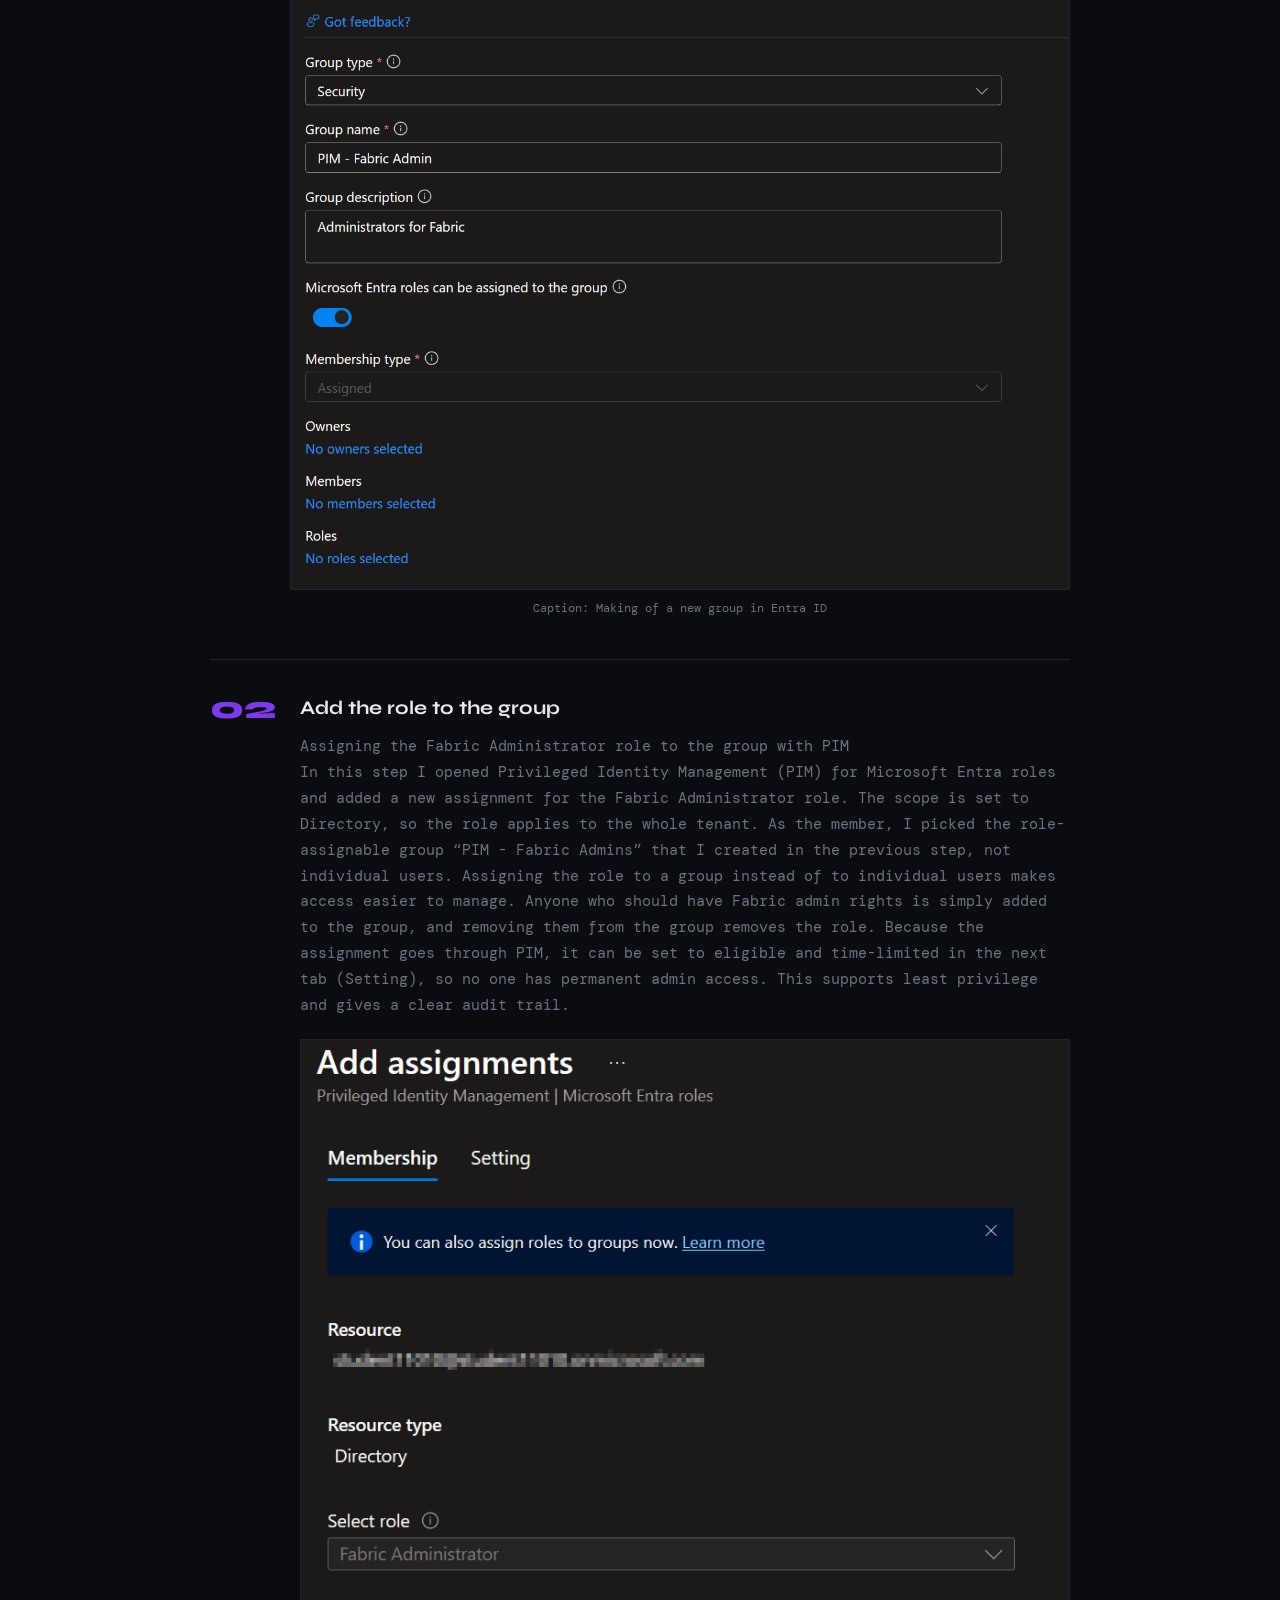
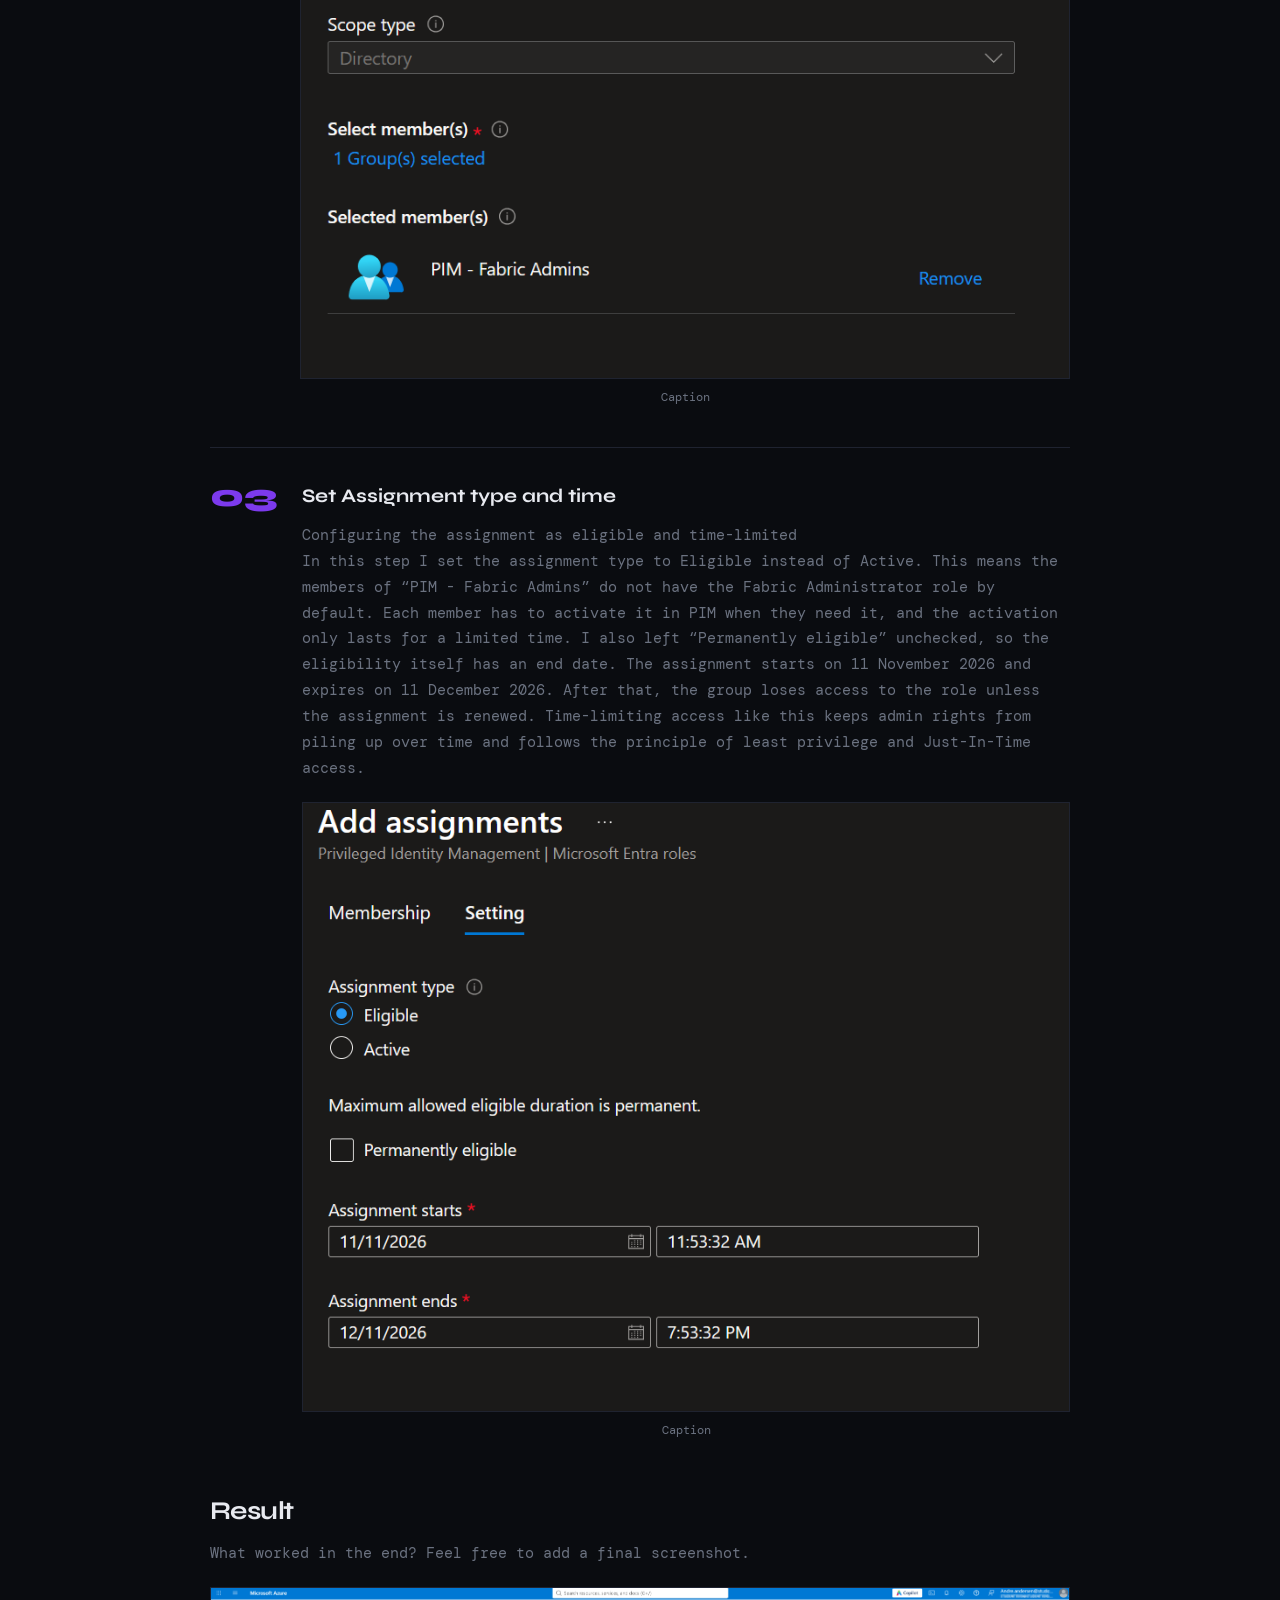
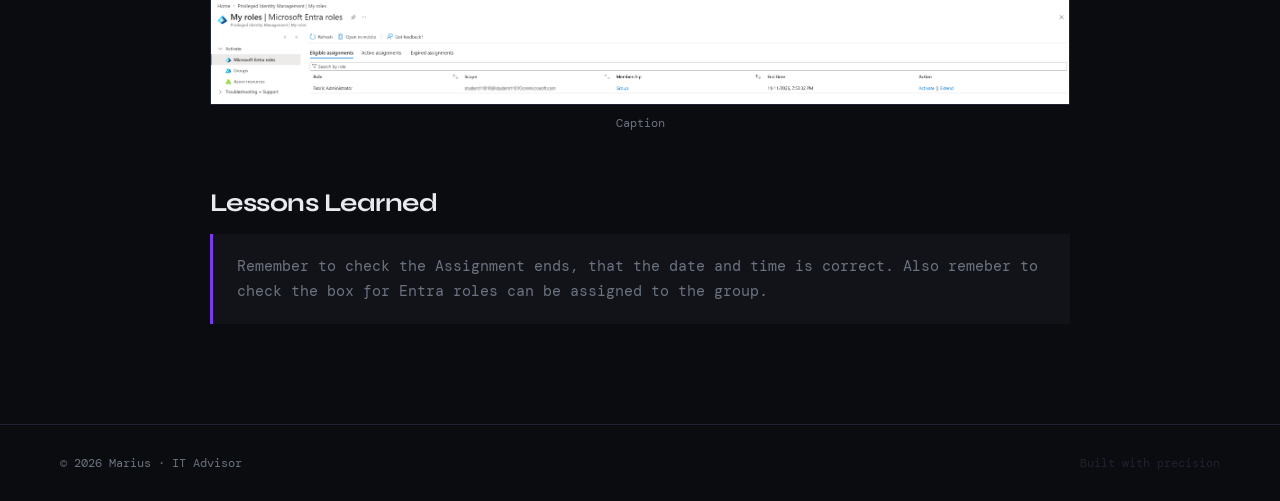
==== commit 90a50806: "Enhance descriptions for role assignment steps in PIM Added detailed descriptions for steps 2 and 3 " ====
--- a/lab-pim.html
+++ b/lab-pim.html
@@ -83,7 +83,13 @@
         <div class="lab-step-number">02</div>
         <div class="lab-step-body">
           <h3>Add the role to the group</h3>
-          <p>Describe what you did in this step.</p>
+          <p>Assigning the Fabric Administrator role to the group with PIM</p>
+
+<p>In this step I opened Privileged Identity Management (PIM) for Microsoft Entra roles and added a new assignment for the Fabric Administrator role. 
+The scope is set to Directory, so the role applies to the whole tenant. As the member, I picked the role-assignable group “PIM - Fabric Admins” that I created in the previous step, not individual users.
+
+Assigning the role to a group instead of to individual users makes access easier to manage. Anyone who should have Fabric admin rights is simply added to the group, and removing them from the group removes the role. 
+Because the assignment goes through PIM, it can be set to eligible and time-limited in the next tab (Setting), so no one has permanent admin access. This supports least privilege and gives a clear audit trail.</p>
           <figure class="lab-figure">
             <img src="bilder/PIM2.png" alt="Description of the image">
             <figcaption>Caption</figcaption>
@@ -96,7 +102,12 @@
         <div class="lab-step-number">03</div>
         <div class="lab-step-body">
           <h3>Set Assignment type and time </h3>
-          <p>Describe what you did in this step.</p>
+          <p>Configuring the assignment as eligible and time-limited</p>
+
+ <p>In this step I set the assignment type to Eligible instead of Active. This means the members of “PIM - Fabric Admins” do not have the Fabric Administrator role by default. Each member has to activate it in PIM when they need it, and the activation only lasts for a limited time.
+
+I also left “Permanently eligible” unchecked, so the eligibility itself has an end date. The assignment starts on 11 November 2026 and expires on 11 December 2026. After that, the group loses access to the role unless the assignment is renewed. 
+Time-limiting access like this keeps admin rights from piling up over time and follows the principle of least privilege and Just-In-Time access.</p>
           <figure class="lab-figure">
             <img src="bilder/PIM3.1.png" alt="Description of the image">
             <figcaption>Caption</figcaption>
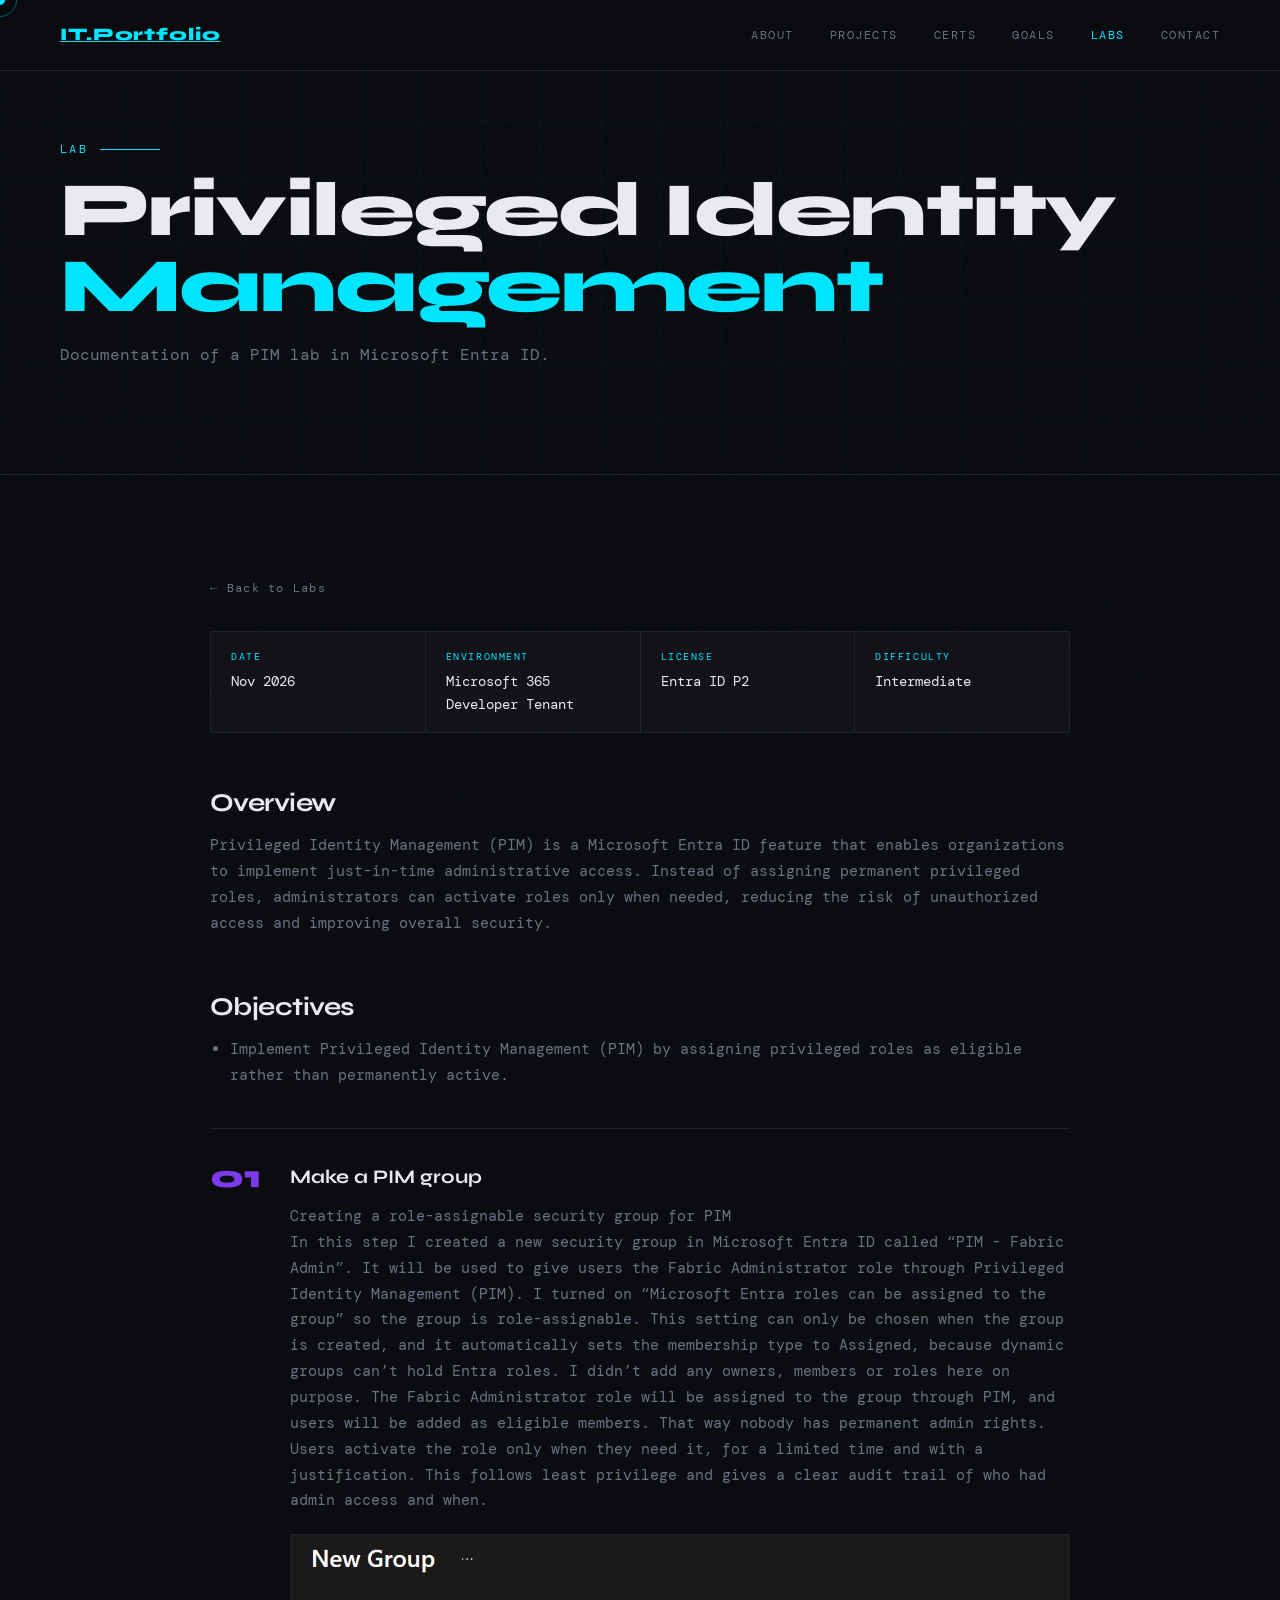
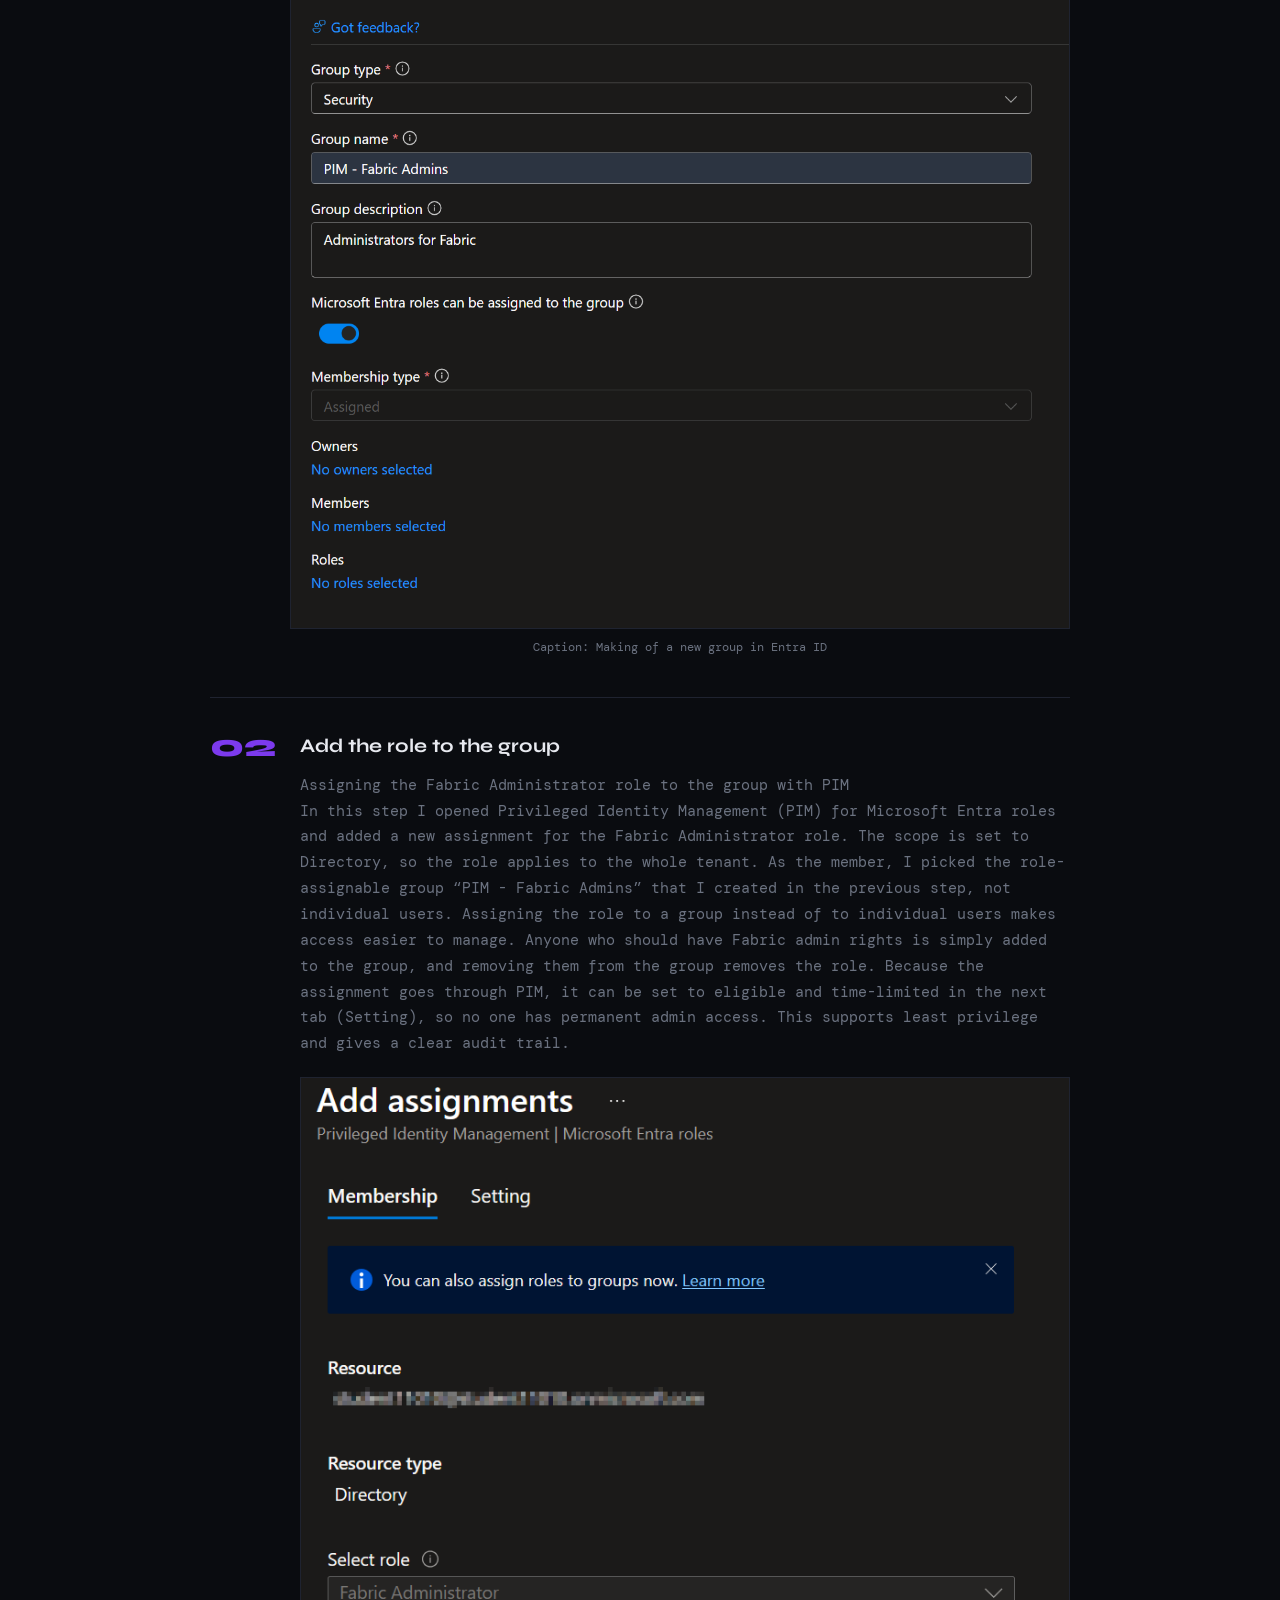
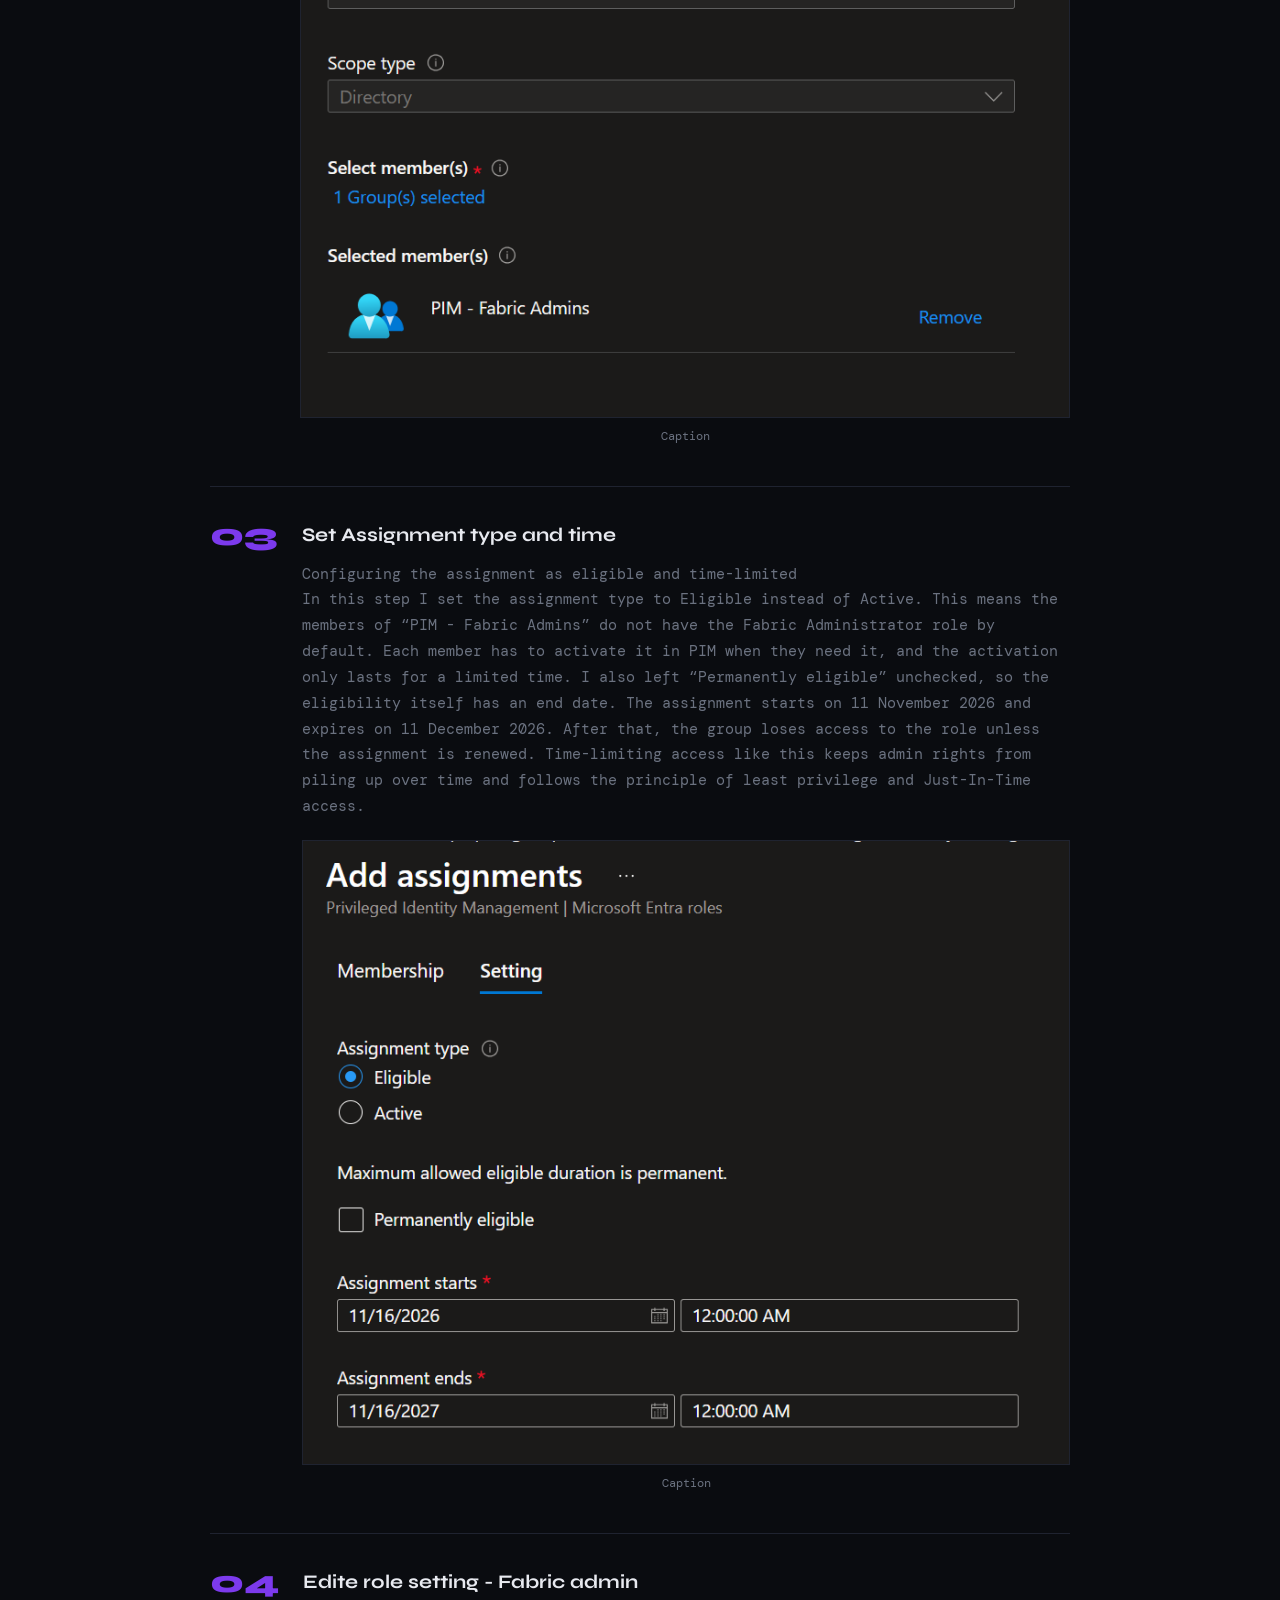
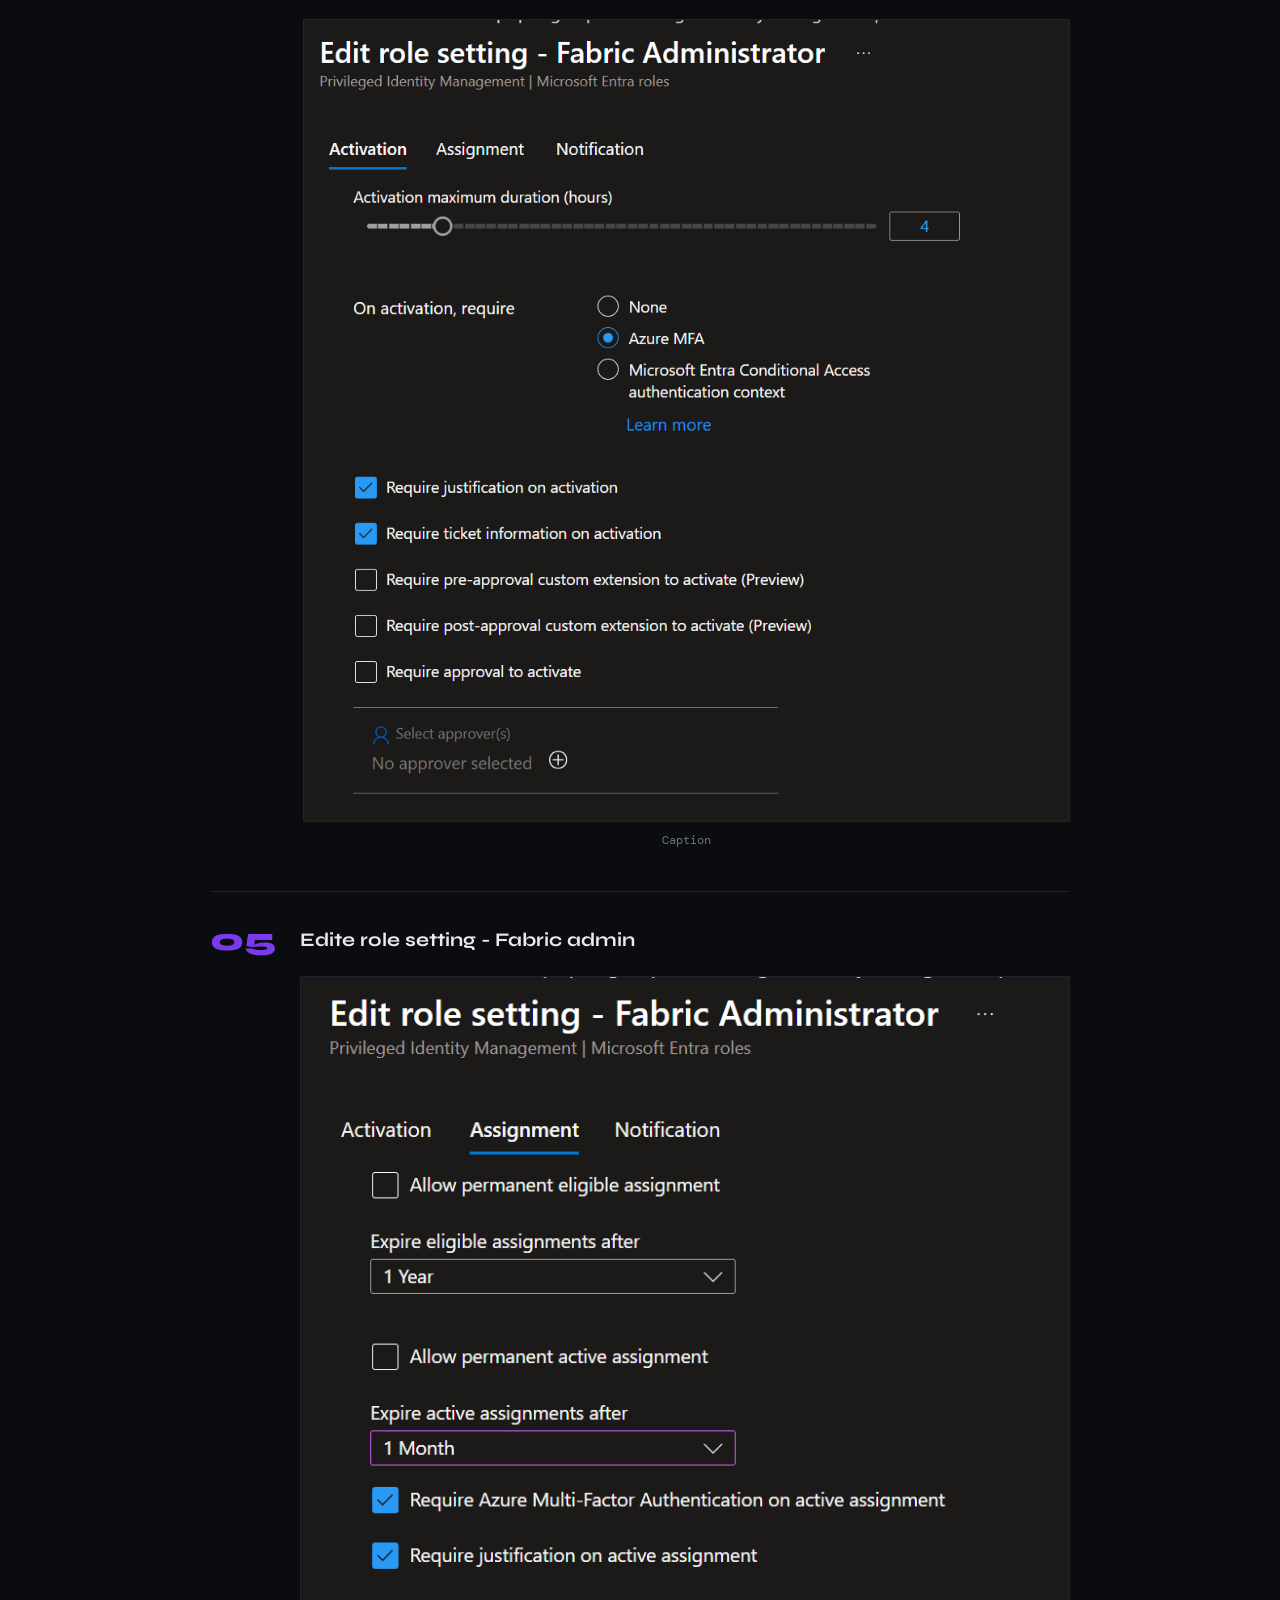
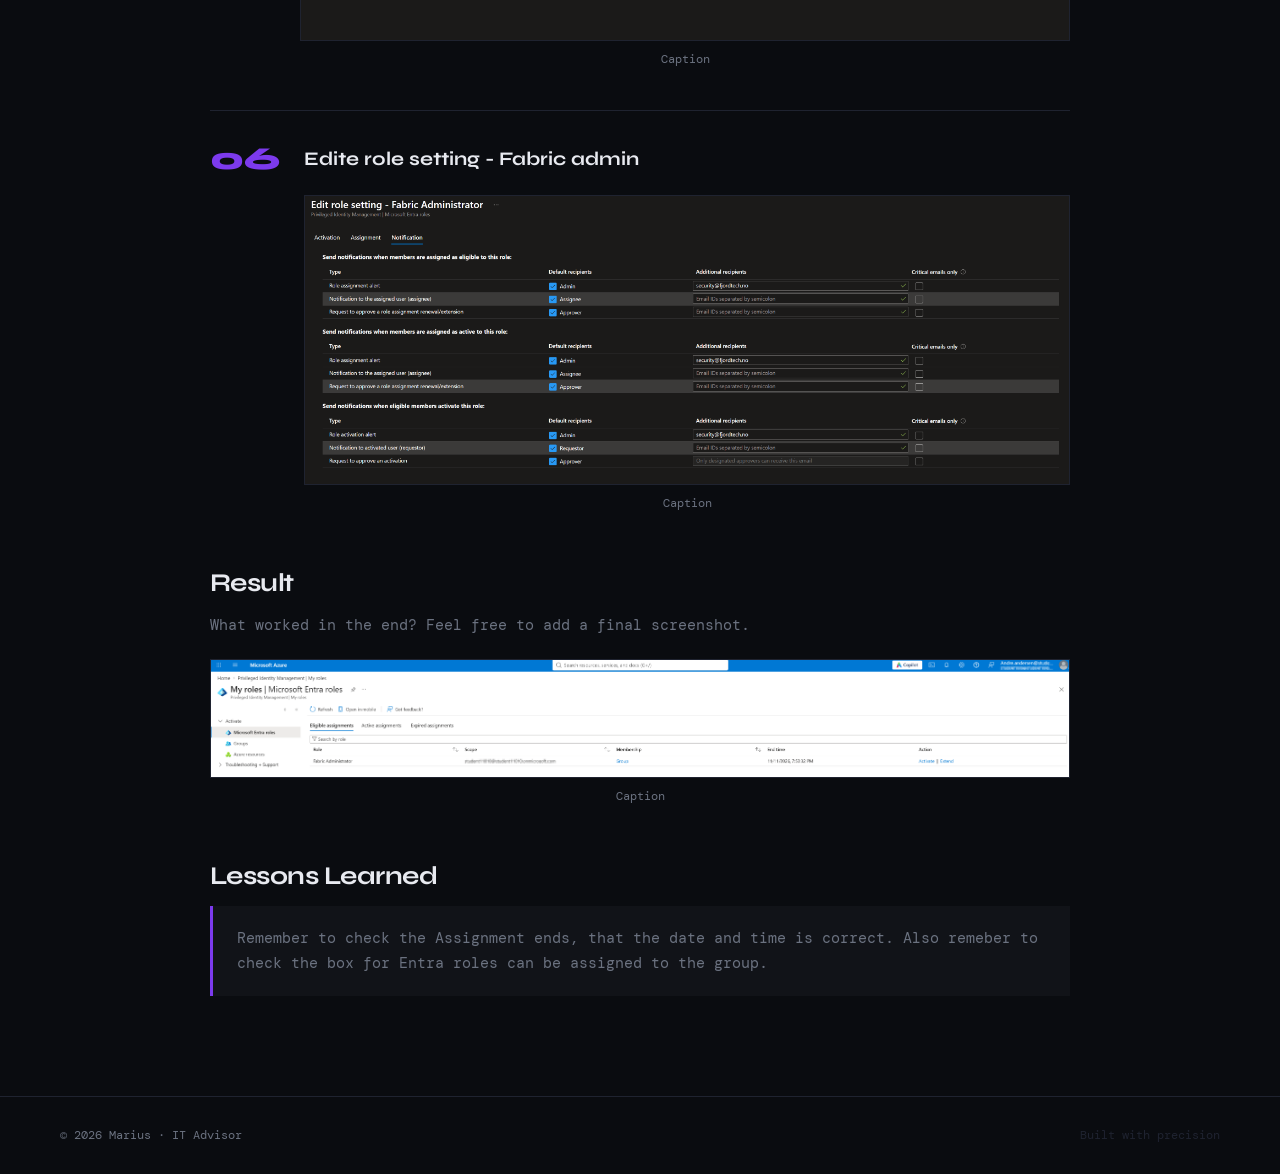
==== commit 6c61964c: "Update lab-pim.html with new role editing steps Added new steps for editing role settings in the lab" ====
--- a/lab-pim.html
+++ b/lab-pim.html
@@ -72,7 +72,7 @@
 I didn’t add any owners, members or roles here on purpose. The Fabric Administrator role will be assigned to the group through PIM, and users will be added as eligible members. 
 That way nobody has permanent admin rights. Users activate the role only when they need it, for a limited time and with a justification. This follows least privilege and gives a clear audit trail of who had admin access and when.</p>
           <figure class="lab-figure">
-            <img src="bilder/PIM1.png" alt="Description of the image">
+            <img src="bilder/PIM1.1.png" alt="Description of the image">
             <figcaption>Caption: Making of a new group in Entra ID</figcaption>
           </figure>
         </div>
@@ -109,12 +109,62 @@
 I also left “Permanently eligible” unchecked, so the eligibility itself has an end date. The assignment starts on 11 November 2026 and expires on 11 December 2026. After that, the group loses access to the role unless the assignment is renewed. 
 Time-limiting access like this keeps admin rights from piling up over time and follows the principle of least privilege and Just-In-Time access.</p>
           <figure class="lab-figure">
-            <img src="bilder/PIM3.1.png" alt="Description of the image">
+            <img src="bilder/PIM3.2.png" alt="Description of the image">
             <figcaption>Caption</figcaption>
           </figure>
         </div>
       </div>
 
+       <!-- STEP 4 -->
+      <div class="lab-step">
+        <div class="lab-step-number">04</div>
+        <div class="lab-step-body">
+          <h3>Edite role setting - Fabric admin</h3>
+          <p></p>
+
+ <p>
+ </p>
+          <figure class="lab-figure">
+            <img src="bilder/PIM5.png" alt="Description of the image">
+            <figcaption>Caption</figcaption>
+          </figure>
+        </div>
+      </div>
+
+      <!-- STEP 5 -->
+      <div class="lab-step">
+        <div class="lab-step-number">05</div>
+        <div class="lab-step-body">
+          <h3>Edite role setting - Fabric admin</h3>
+          <p></p>
+
+ <p>
+ </p>
+          <figure class="lab-figure">
+            <img src="bilder/PIM6.png" alt="Description of the image">
+            <figcaption>Caption</figcaption>
+          </figure>
+        </div>
+      </div>
+
+
+      <!-- STEP 6 -->
+      <div class="lab-step">
+        <div class="lab-step-number">06</div>
+        <div class="lab-step-body">
+          <h3>Edite role setting - Fabric admin</h3>
+          <p></p>
+
+ <p>
+ </p>
+          <figure class="lab-figure">
+            <img src="bilder/PIM7.png" alt="Description of the image">
+            <figcaption>Caption</figcaption>
+          </figure>
+        </div>
+      </div>
+
+      
       <!-- Copy a "lab-step" block to add more steps, and change the number -->
 
       <!-- RESULT -->
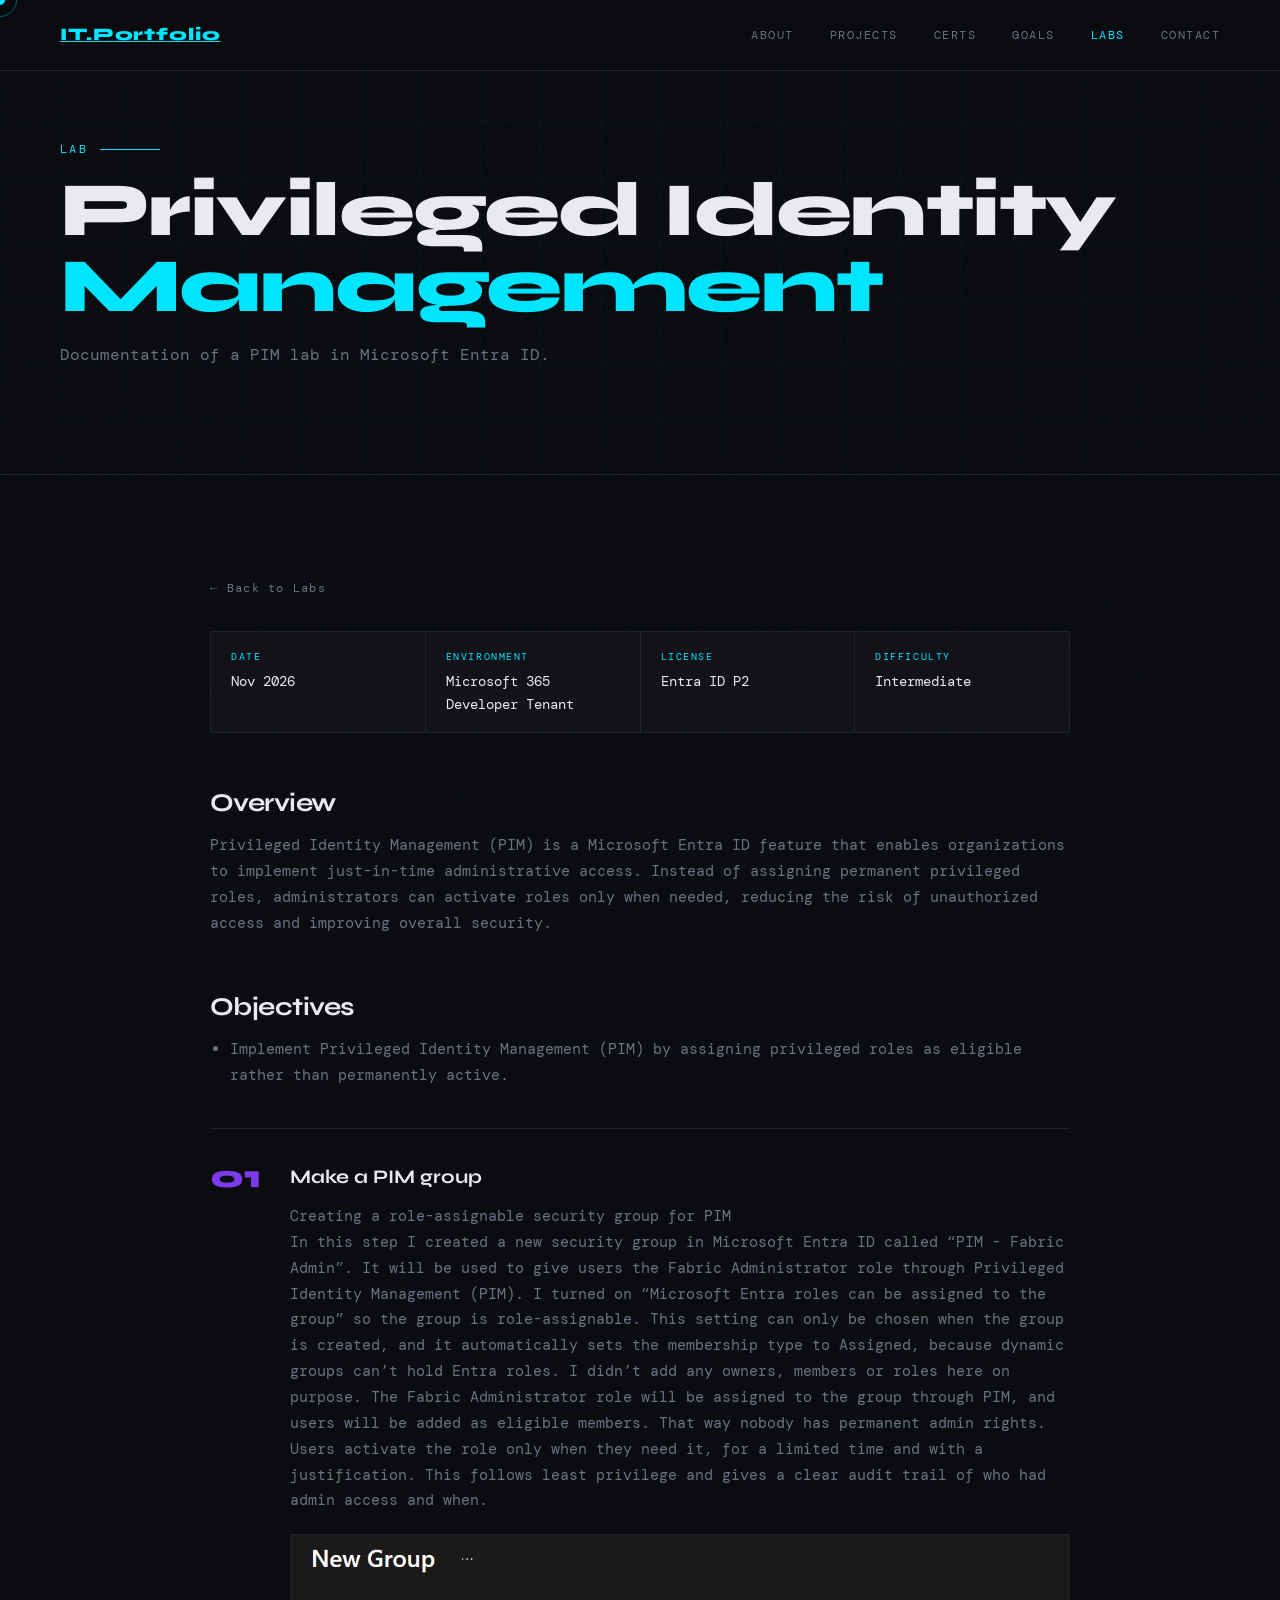
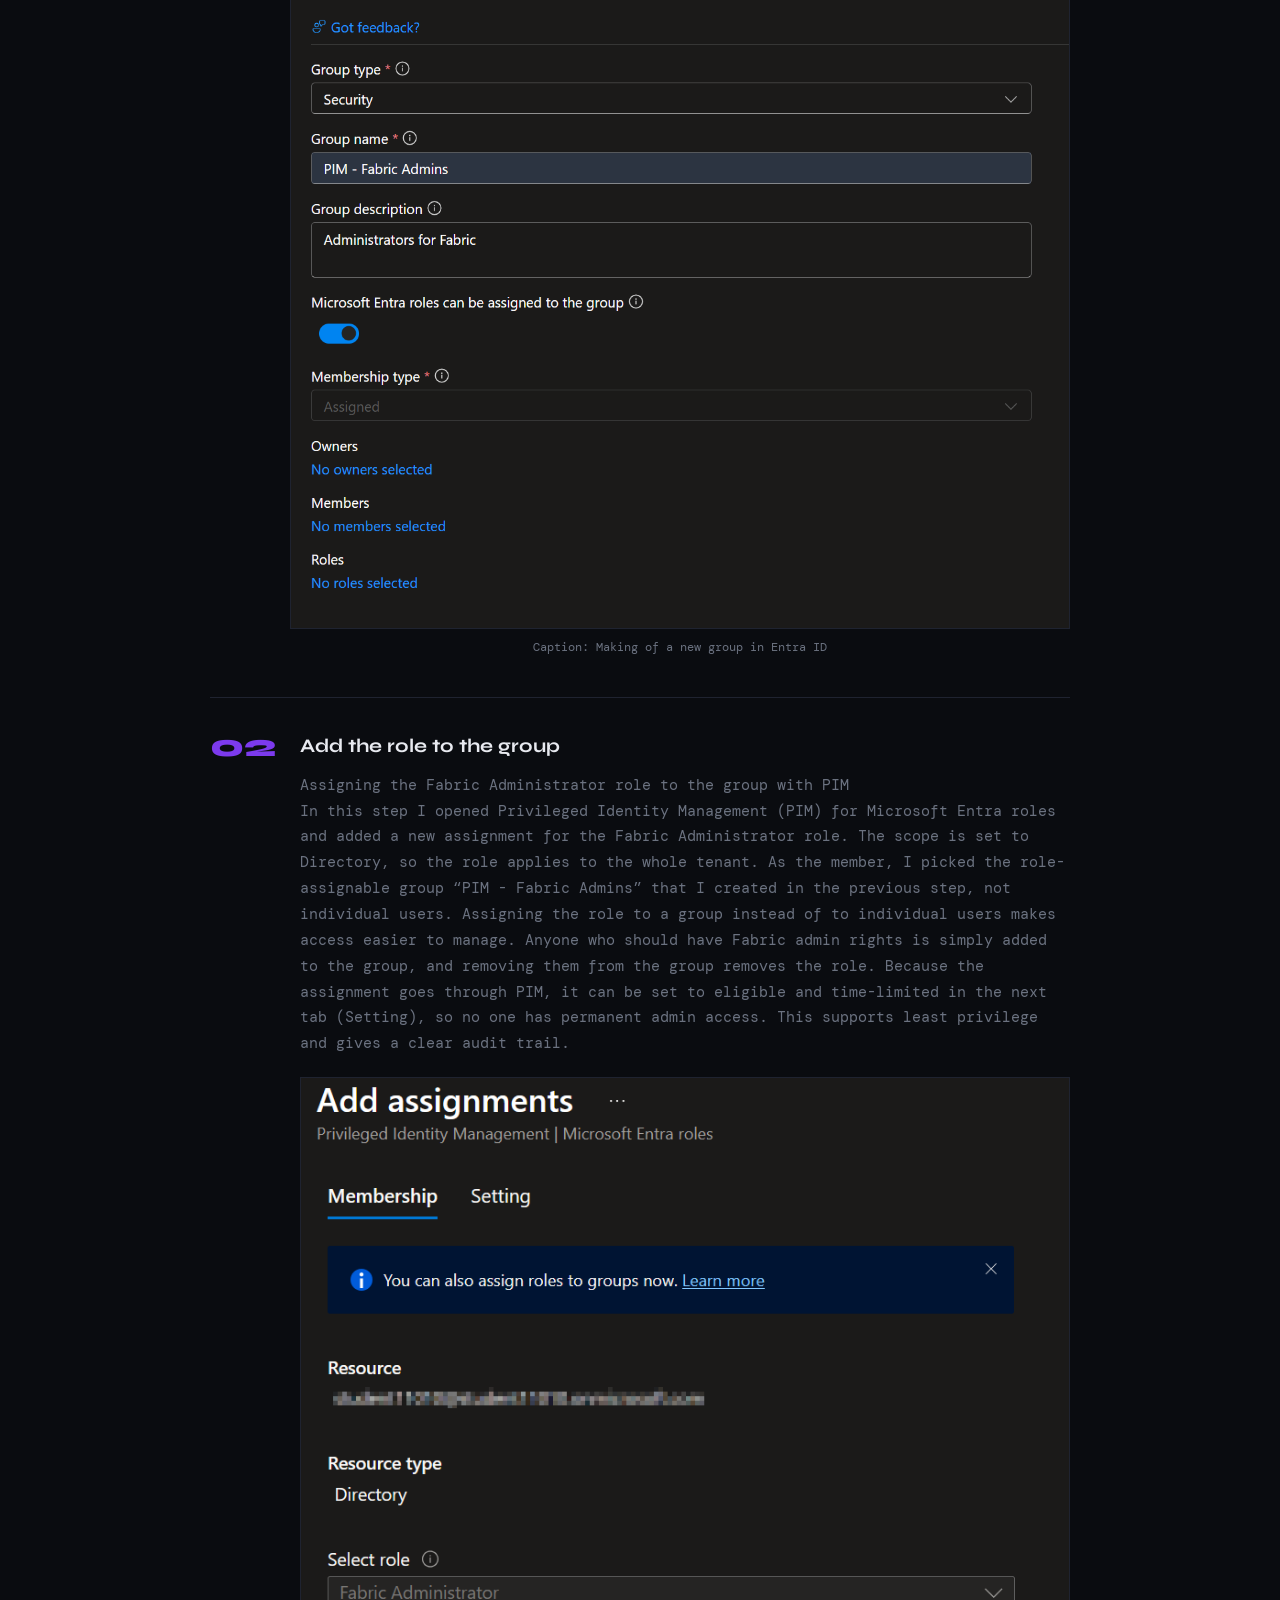
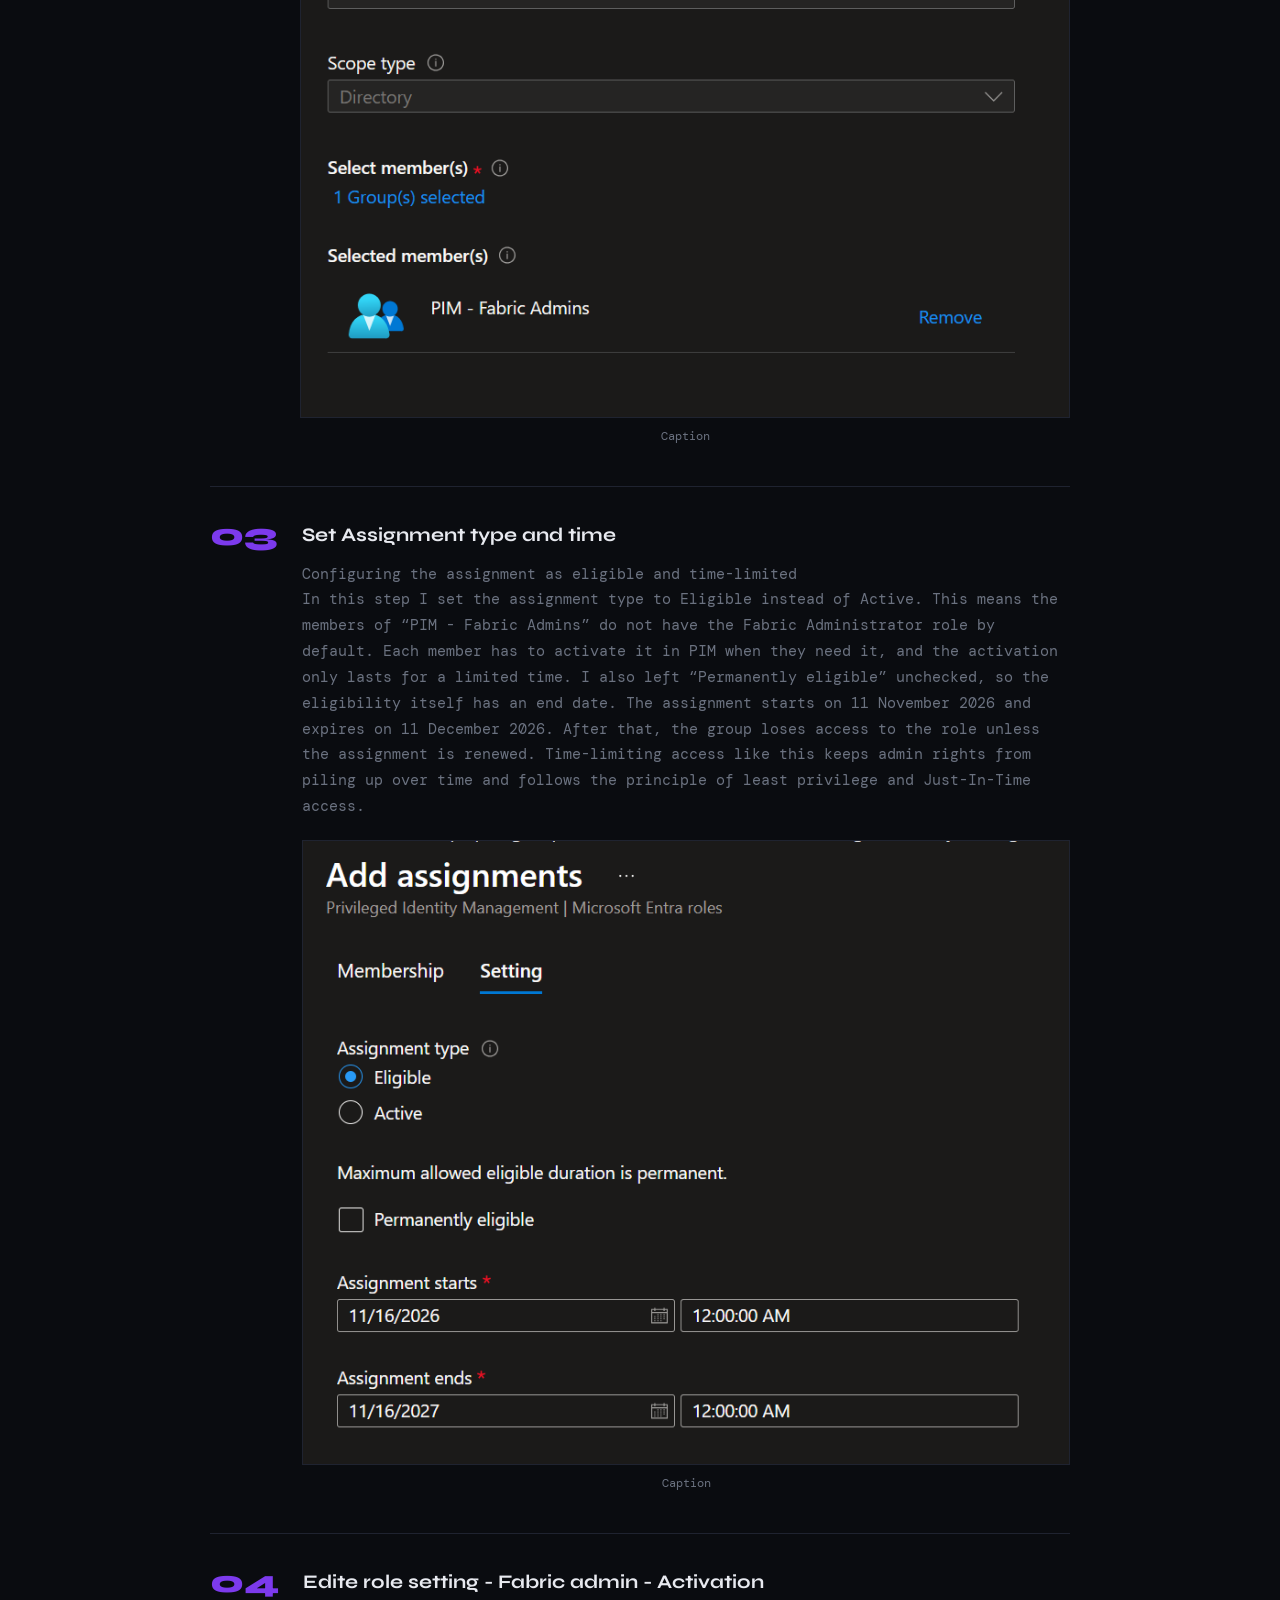
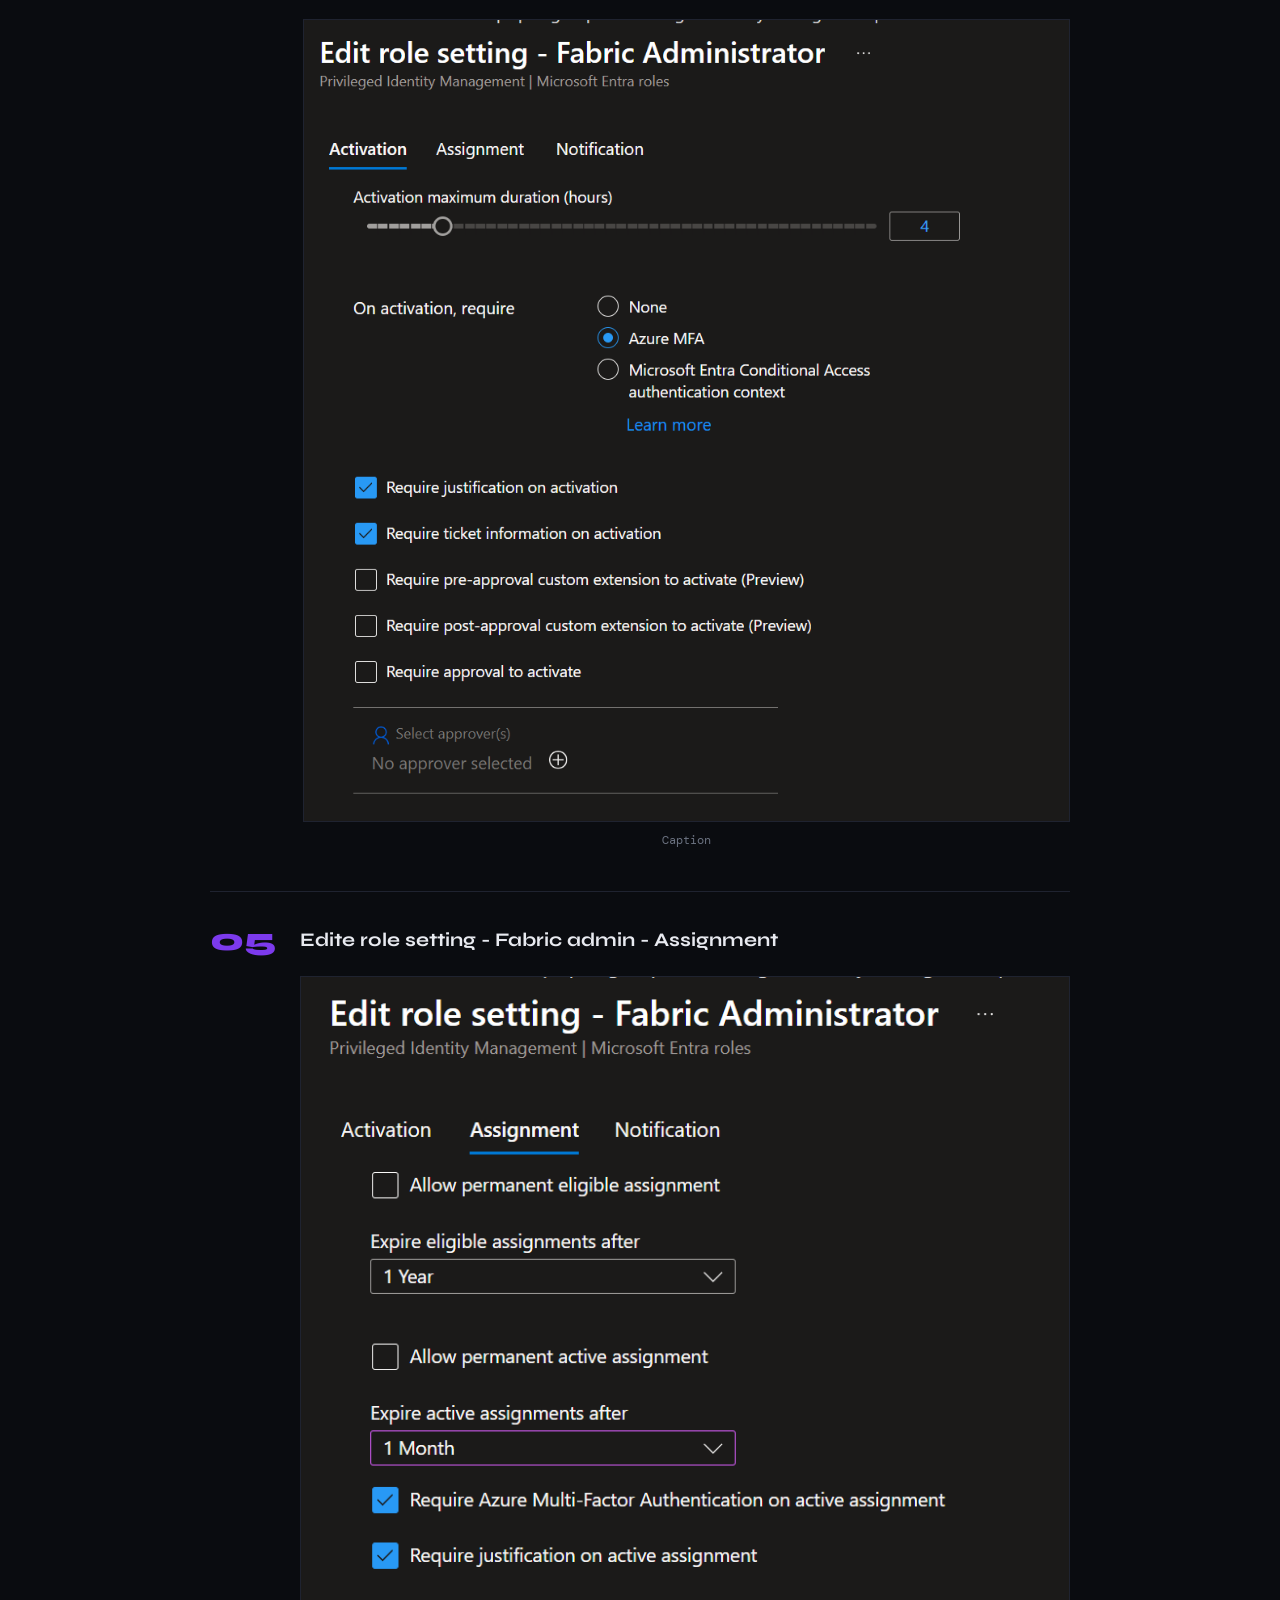
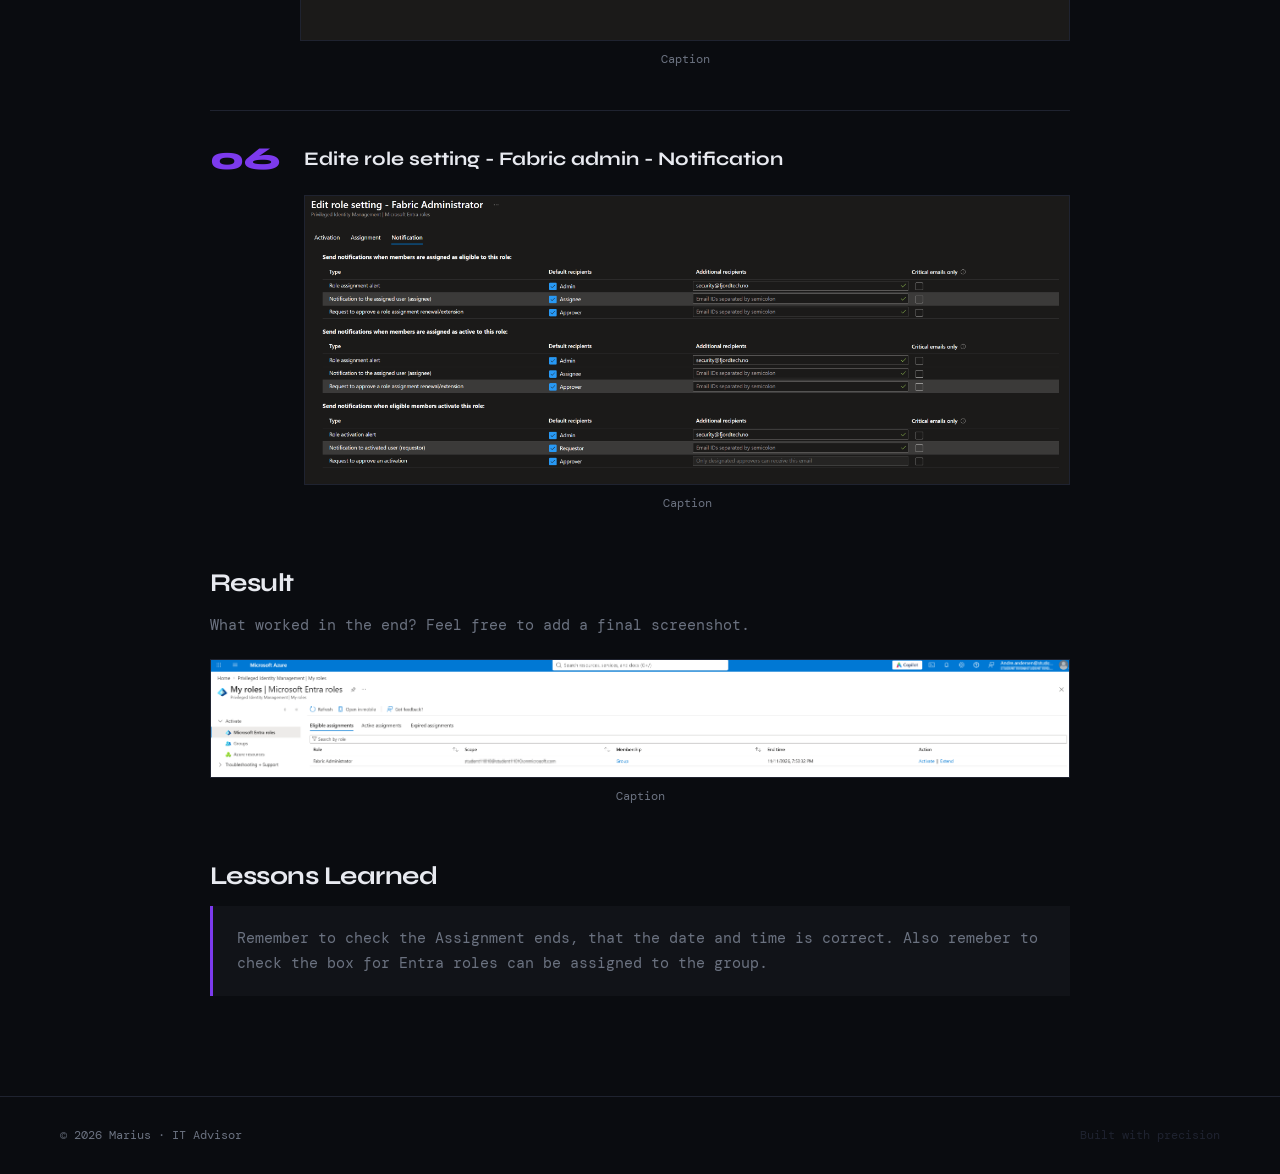
==== commit 8be8464f: "Update lab-pim.html" ====
--- a/lab-pim.html
+++ b/lab-pim.html
@@ -119,7 +119,7 @@
       <div class="lab-step">
         <div class="lab-step-number">04</div>
         <div class="lab-step-body">
-          <h3>Edite role setting - Fabric admin</h3>
+          <h3>Edite role setting - Fabric admin - Activation</h3>
           <p></p>
 
  <p>
@@ -135,7 +135,7 @@
       <div class="lab-step">
         <div class="lab-step-number">05</div>
         <div class="lab-step-body">
-          <h3>Edite role setting - Fabric admin</h3>
+          <h3>Edite role setting - Fabric admin - Assignment</h3>
           <p></p>
 
  <p>
@@ -152,7 +152,7 @@
       <div class="lab-step">
         <div class="lab-step-number">06</div>
         <div class="lab-step-body">
-          <h3>Edite role setting - Fabric admin</h3>
+          <h3>Edite role setting - Fabric admin - Notification</h3>
           <p></p>
 
  <p>
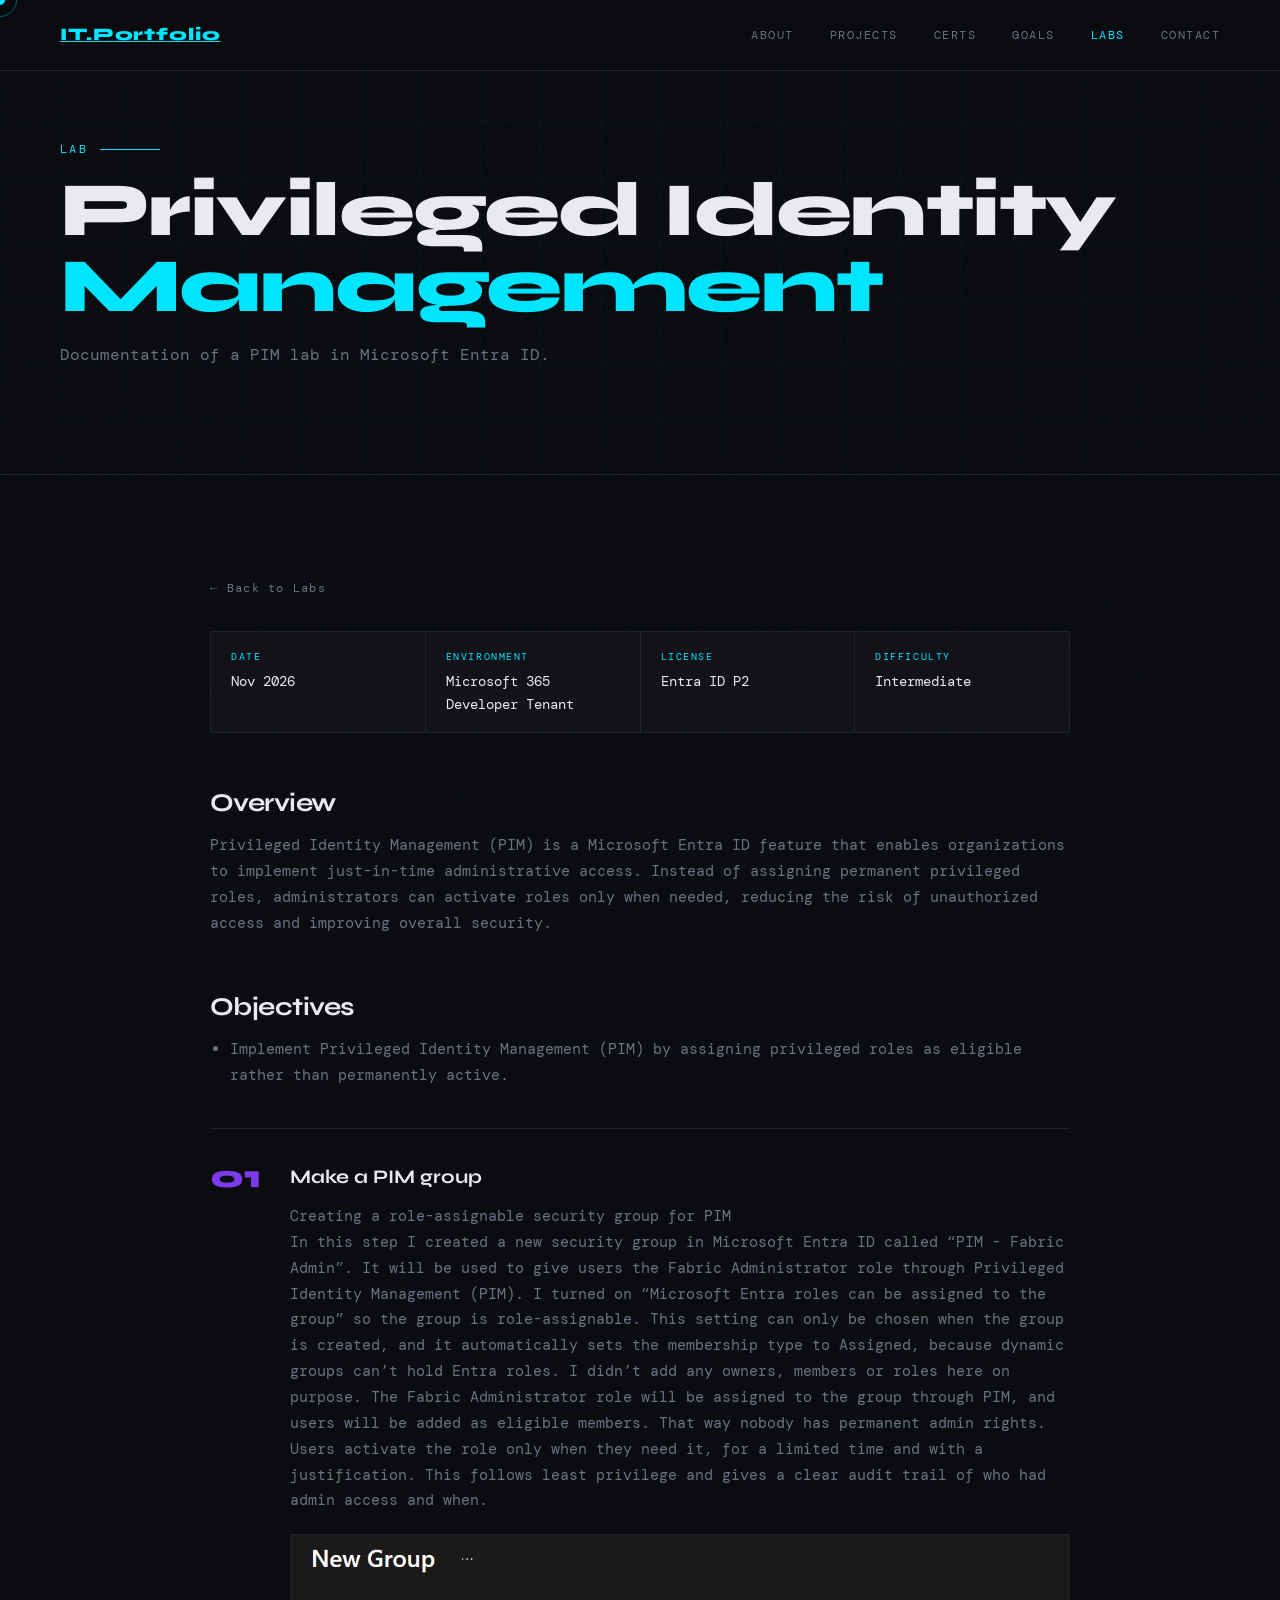
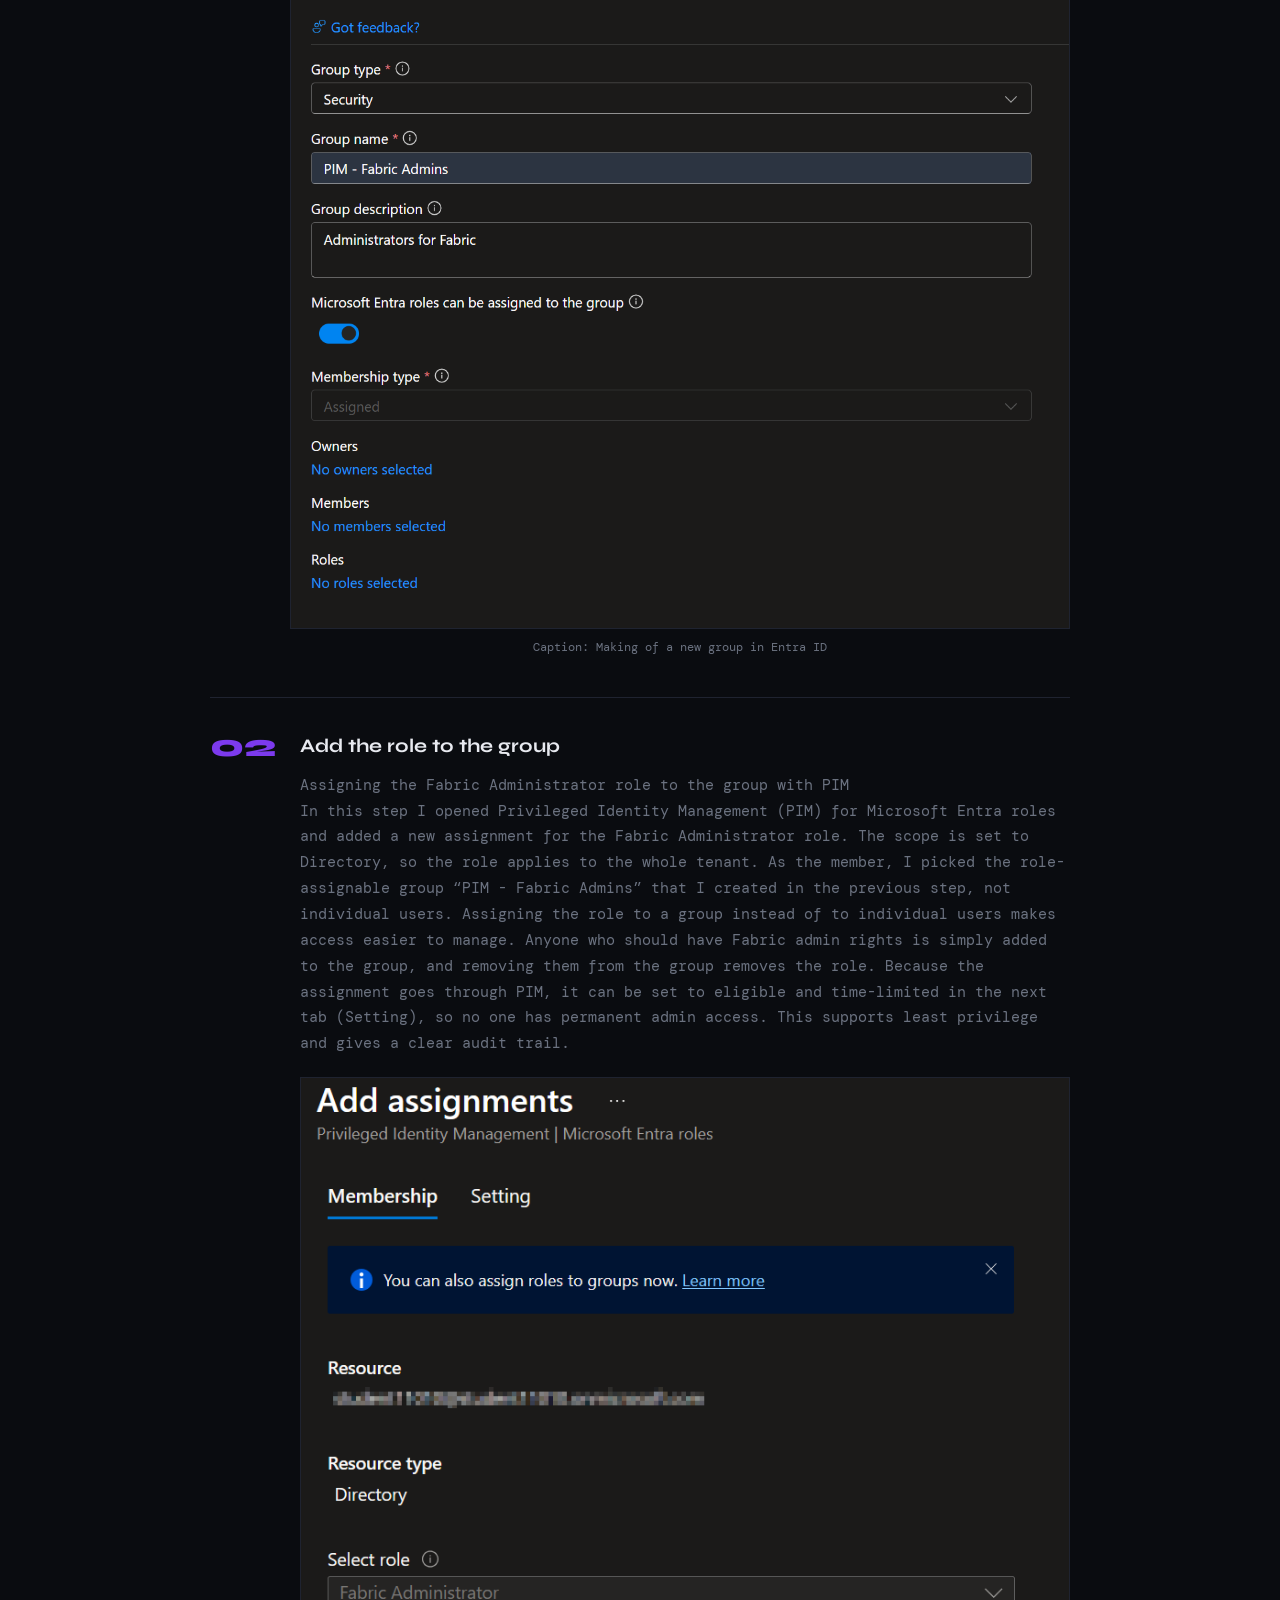
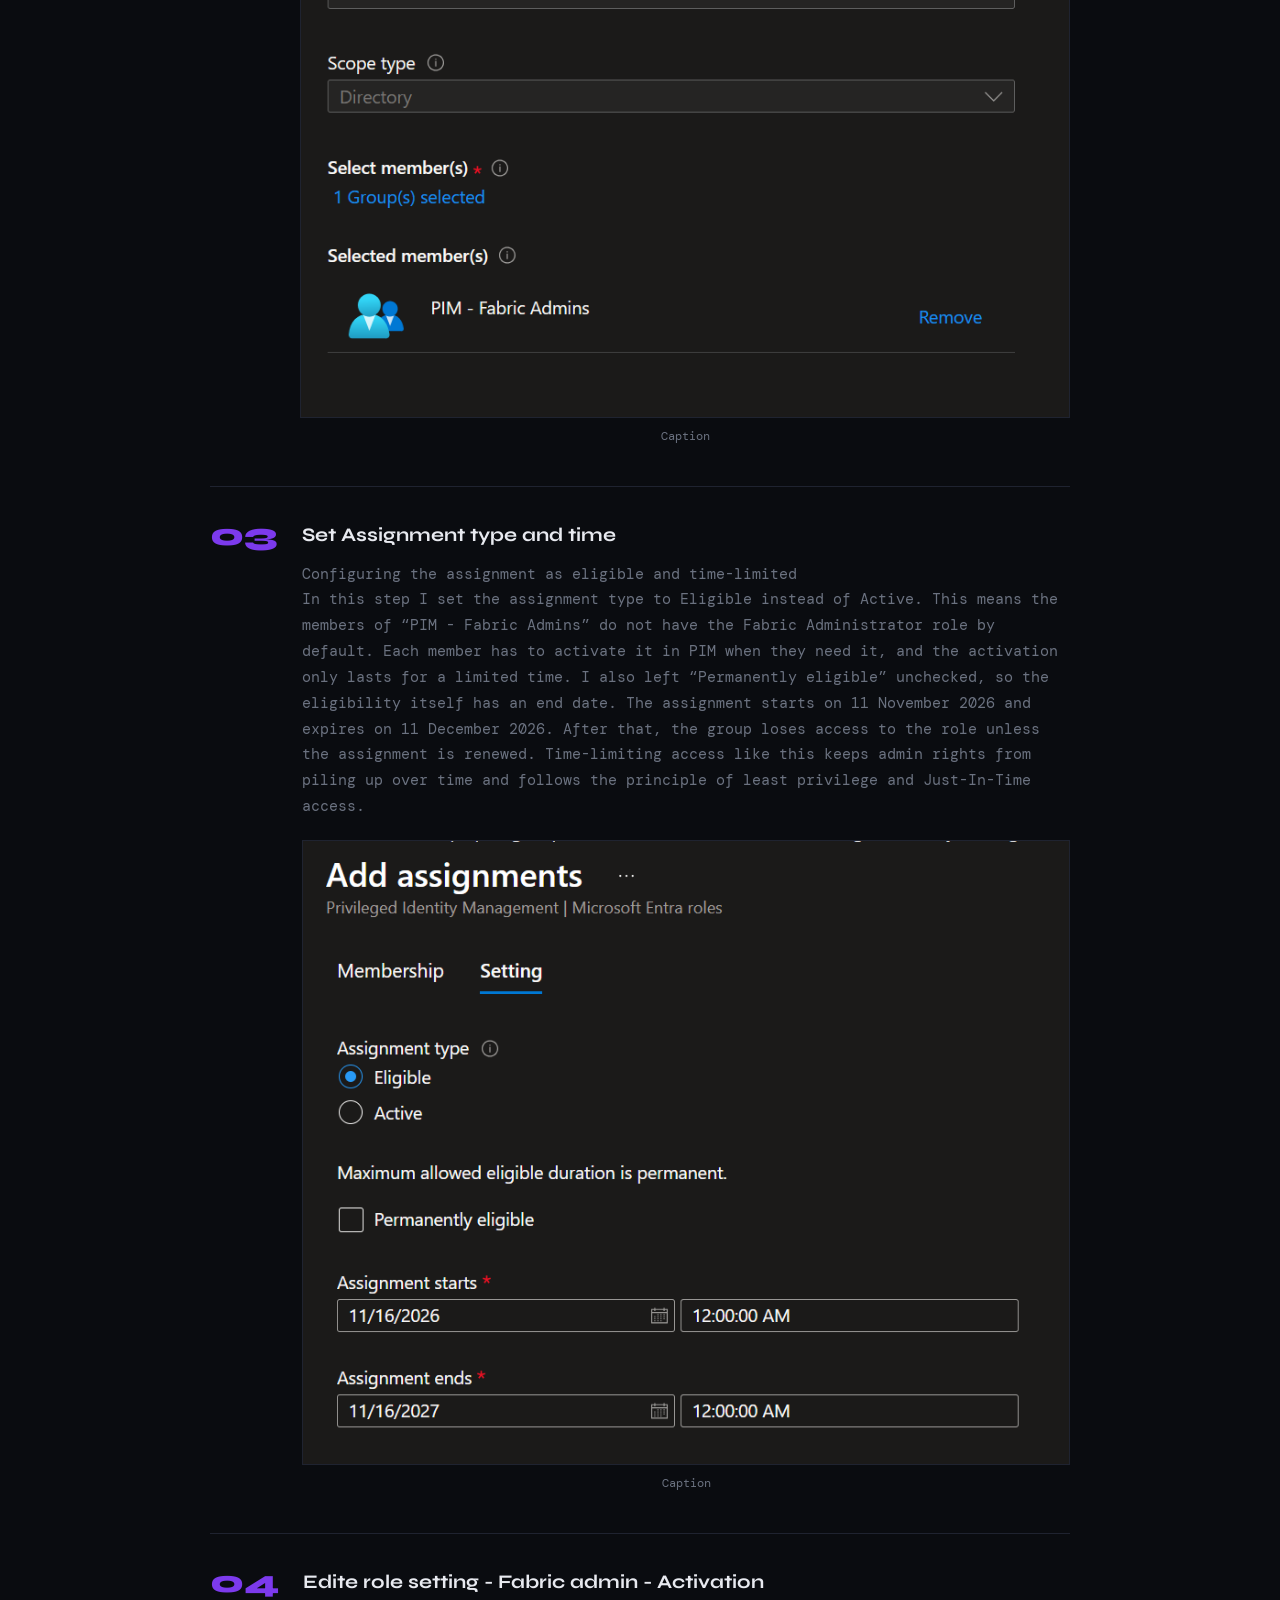
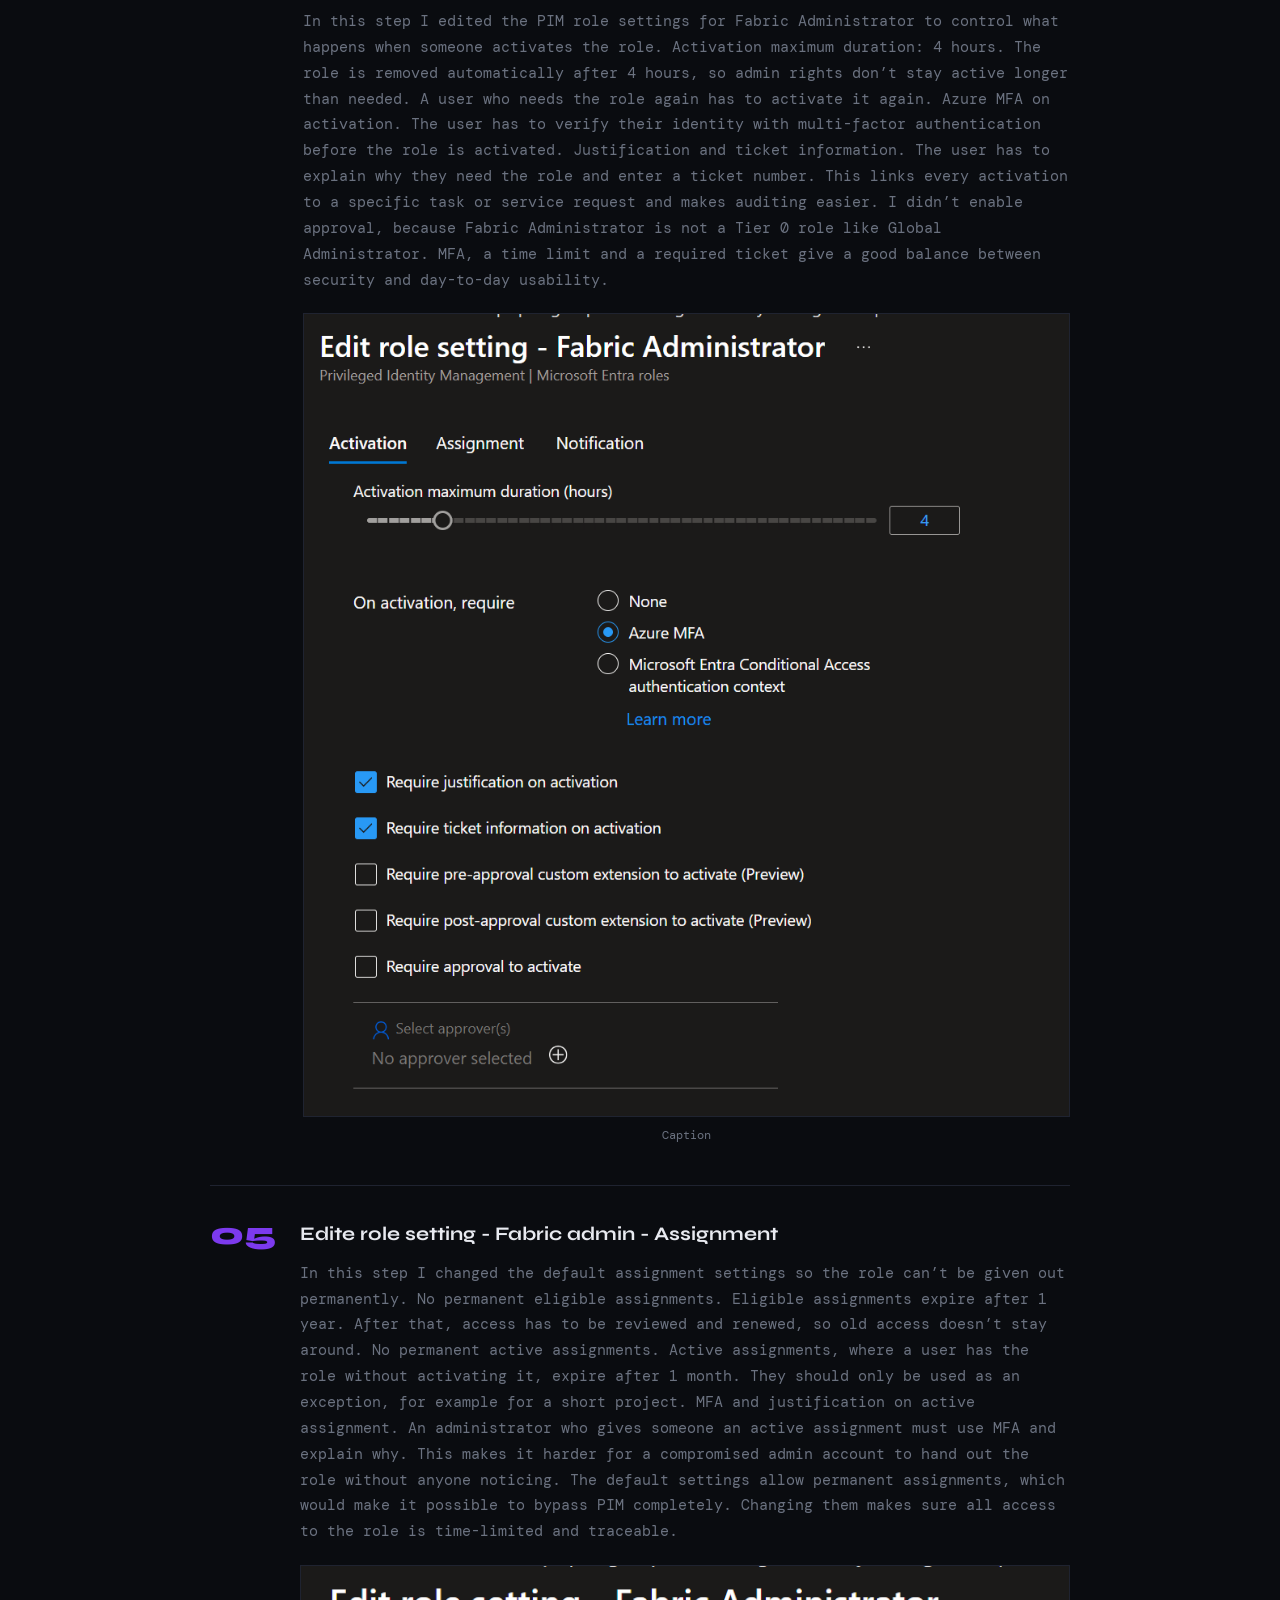
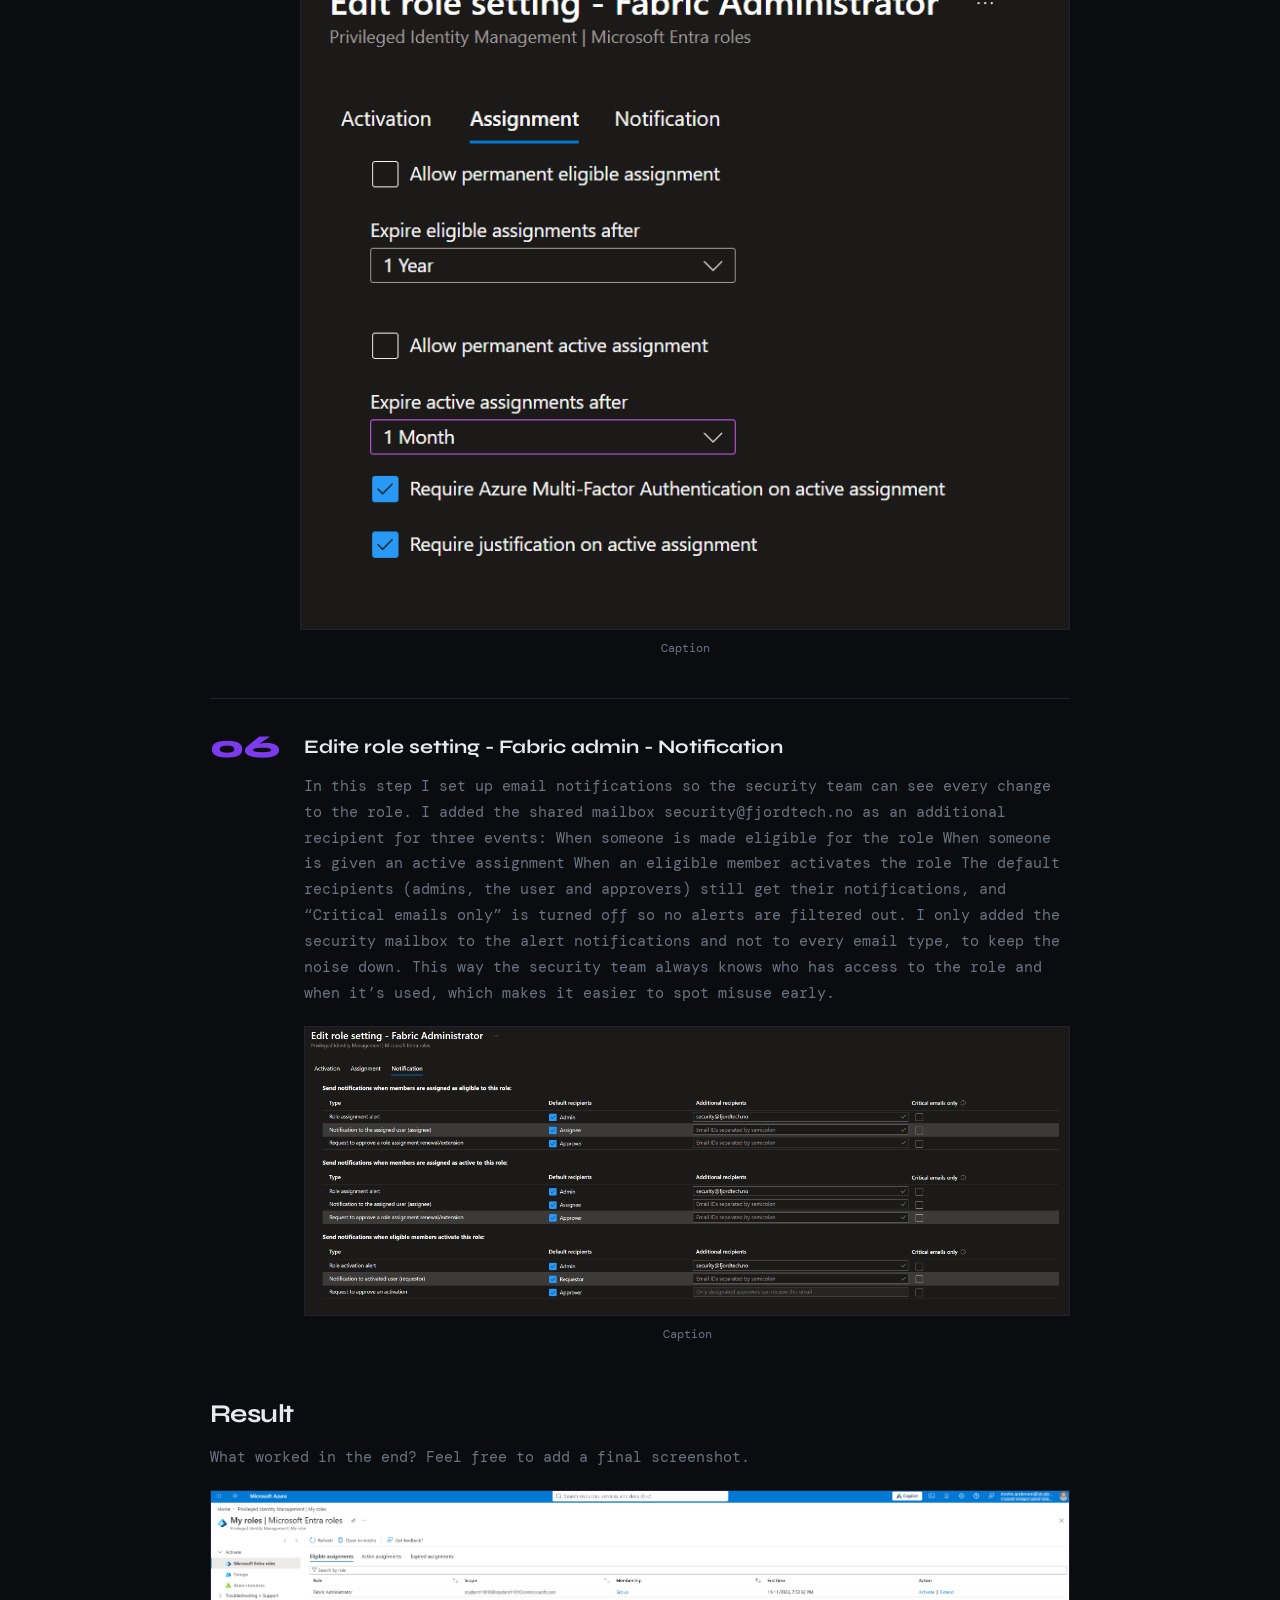
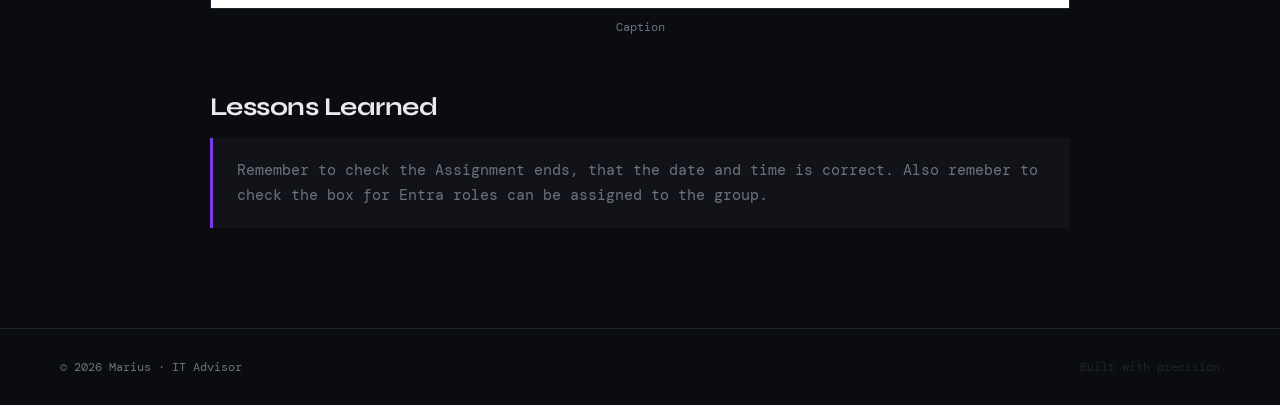
==== commit f208195a: "Enhance role setting descriptions for Fabric admin Added detailed explanations for role settings cha" ====
--- a/lab-pim.html
+++ b/lab-pim.html
@@ -120,7 +120,13 @@
         <div class="lab-step-number">04</div>
         <div class="lab-step-body">
           <h3>Edite role setting - Fabric admin - Activation</h3>
-          <p></p>
+          <p>In this step I edited the PIM role settings for Fabric Administrator to control what happens when someone activates the role.
+
+Activation maximum duration: 4 hours. The role is removed automatically after 4 hours, so admin rights don’t stay active longer than needed. A user who needs the role again has to activate it again.
+Azure MFA on activation. The user has to verify their identity with multi-factor authentication before the role is activated.
+Justification and ticket information. The user has to explain why they need the role and enter a ticket number. This links every activation to a specific task or service request and makes auditing easier.
+
+I didn’t enable approval, because Fabric Administrator is not a Tier 0 role like Global Administrator. MFA, a time limit and a required ticket give a good balance between security and day-to-day usability.</p>
 
  <p>
  </p>
@@ -136,7 +142,13 @@
         <div class="lab-step-number">05</div>
         <div class="lab-step-body">
           <h3>Edite role setting - Fabric admin - Assignment</h3>
-          <p></p>
+          <p>In this step I changed the default assignment settings so the role can’t be given out permanently.
+
+No permanent eligible assignments. Eligible assignments expire after 1 year. After that, access has to be reviewed and renewed, so old access doesn’t stay around.
+No permanent active assignments. Active assignments, where a user has the role without activating it, expire after 1 month. They should only be used as an exception, for example for a short project.
+MFA and justification on active assignment. An administrator who gives someone an active assignment must use MFA and explain why. This makes it harder for a compromised admin account to hand out the role without anyone noticing.
+
+The default settings allow permanent assignments, which would make it possible to bypass PIM completely. Changing them makes sure all access to the role is time-limited and traceable.</p>
 
  <p>
  </p>
@@ -153,7 +165,14 @@
         <div class="lab-step-number">06</div>
         <div class="lab-step-body">
           <h3>Edite role setting - Fabric admin - Notification</h3>
-          <p></p>
+          <p>In this step I set up email notifications so the security team can see every change to the role. I added the shared mailbox security@fjordtech.no as an additional recipient for three events:
+
+When someone is made eligible for the role
+When someone is given an active assignment
+When an eligible member activates the role
+
+The default recipients (admins, the user and approvers) still get their notifications, and “Critical emails only” is turned off so no alerts are filtered out. 
+I only added the security mailbox to the alert notifications and not to every email type, to keep the noise down. This way the security team always knows who has access to the role and when it’s used, which makes it easier to spot misuse early.</p>
 
  <p>
  </p>
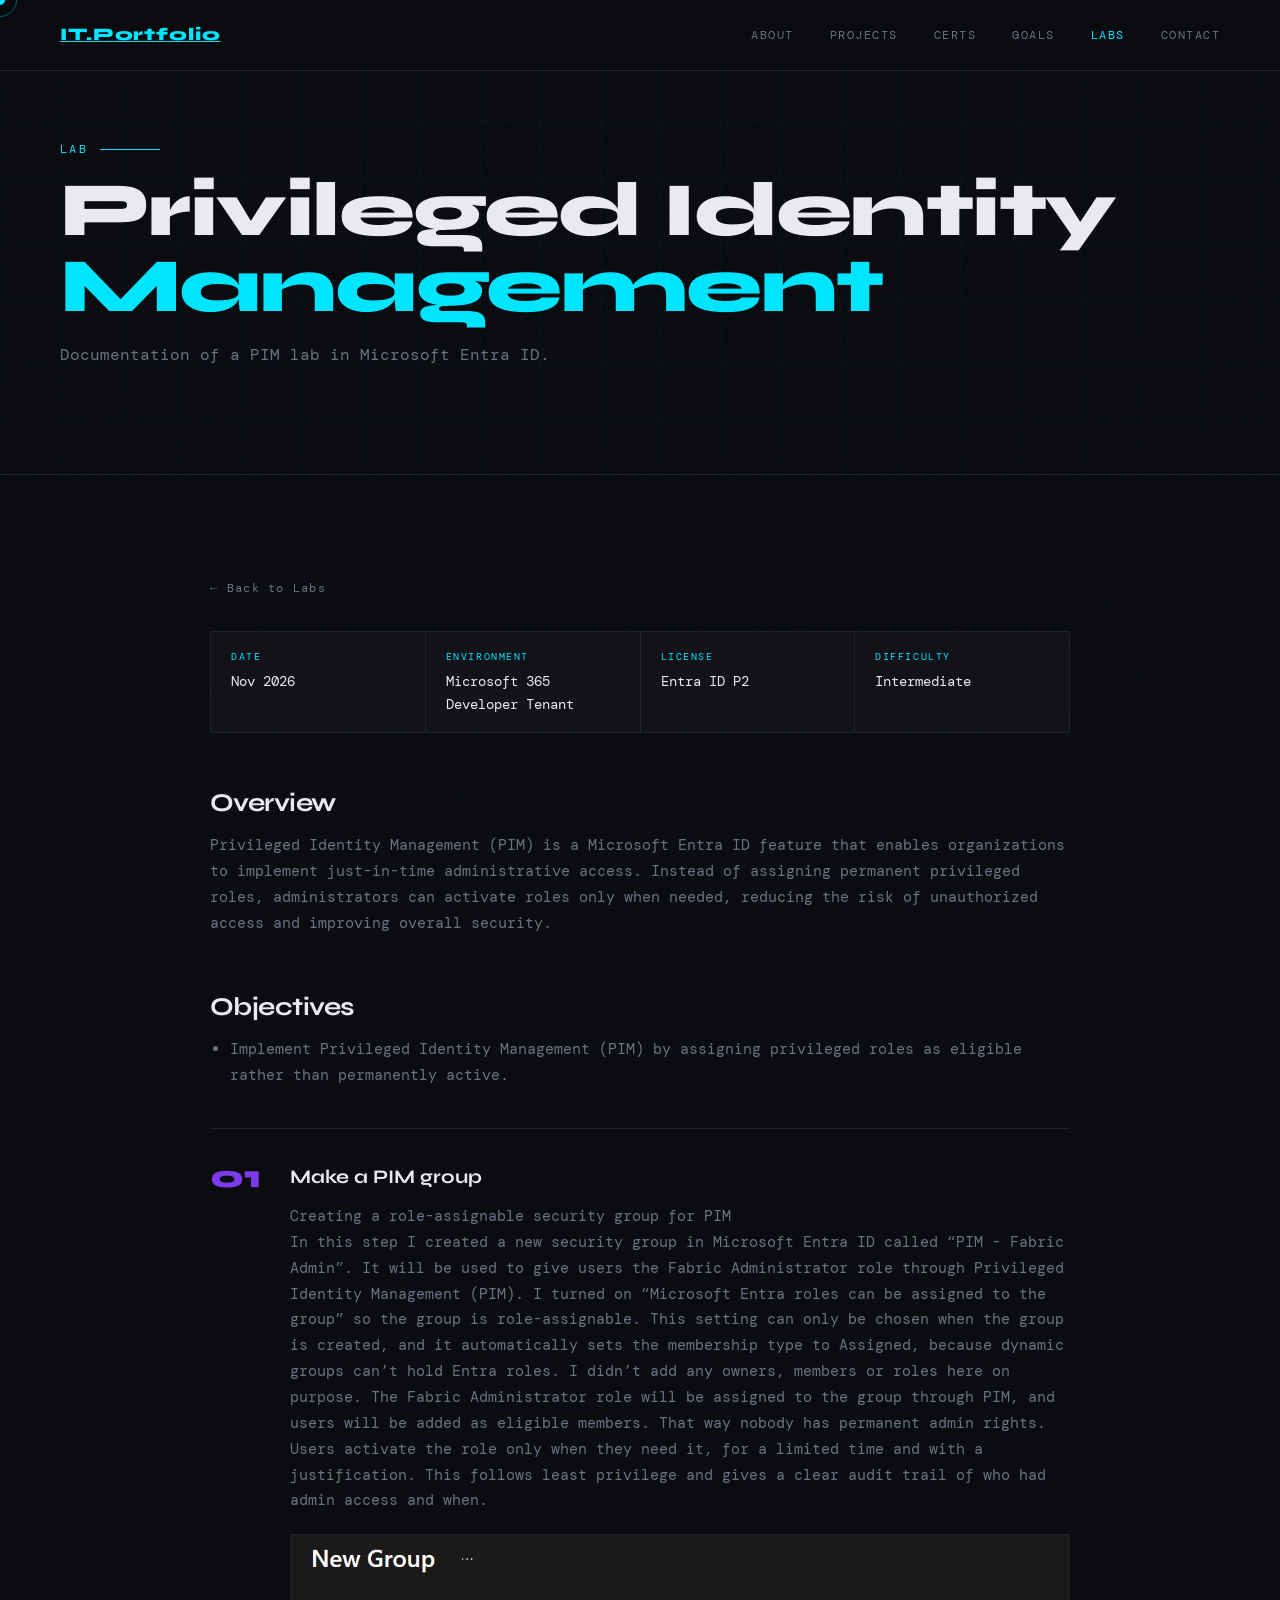
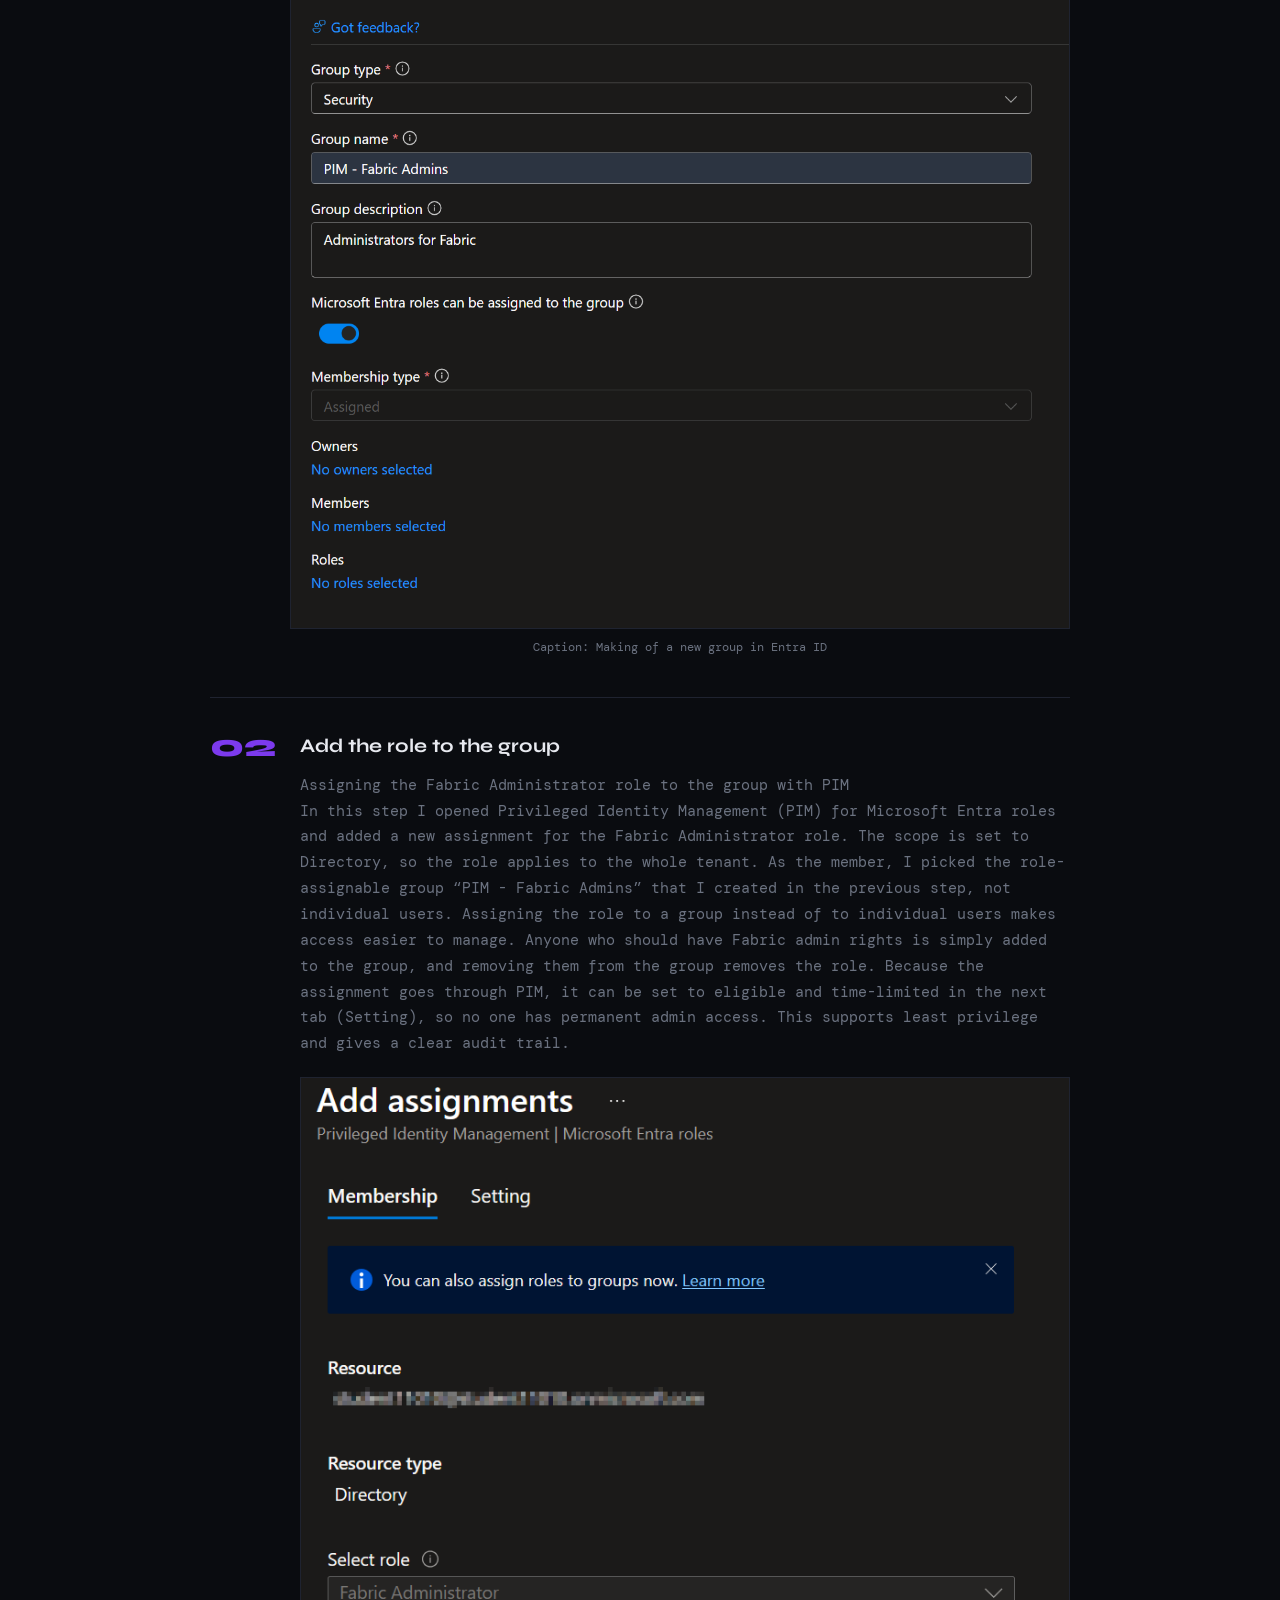
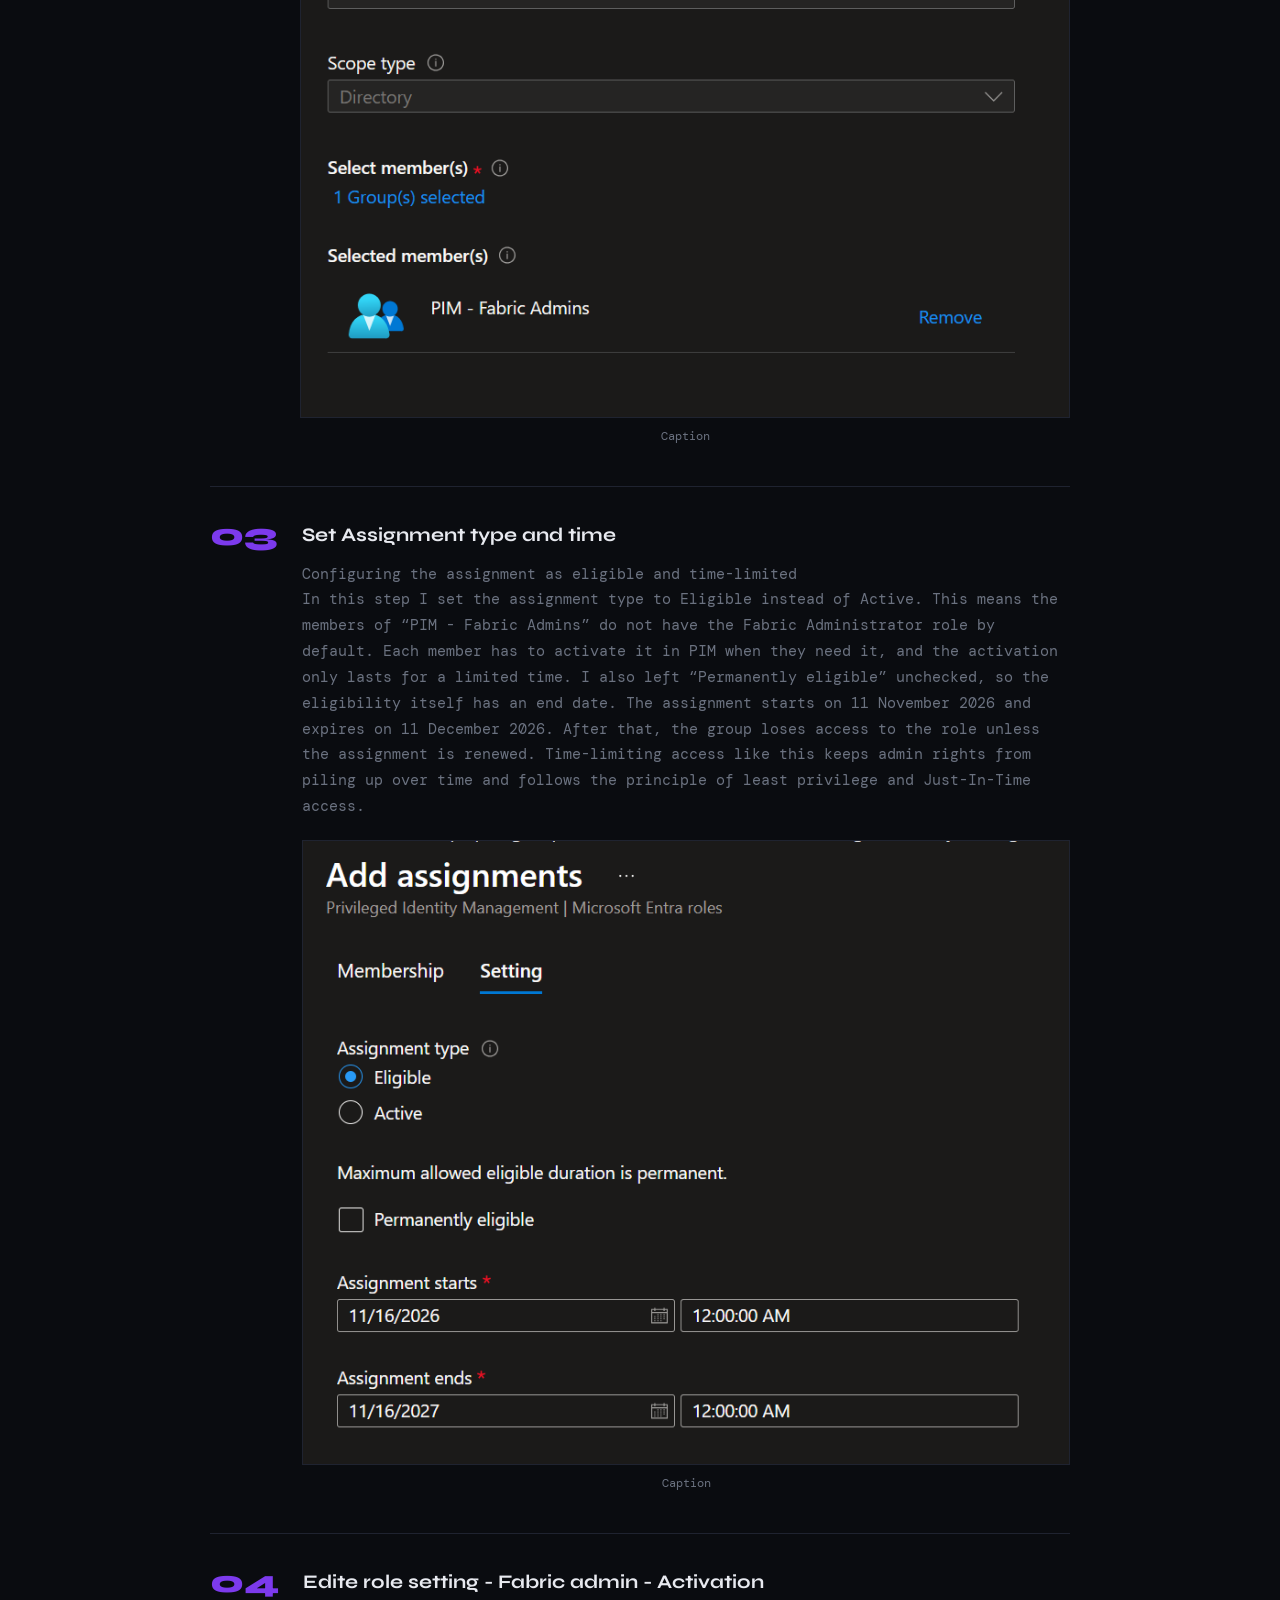
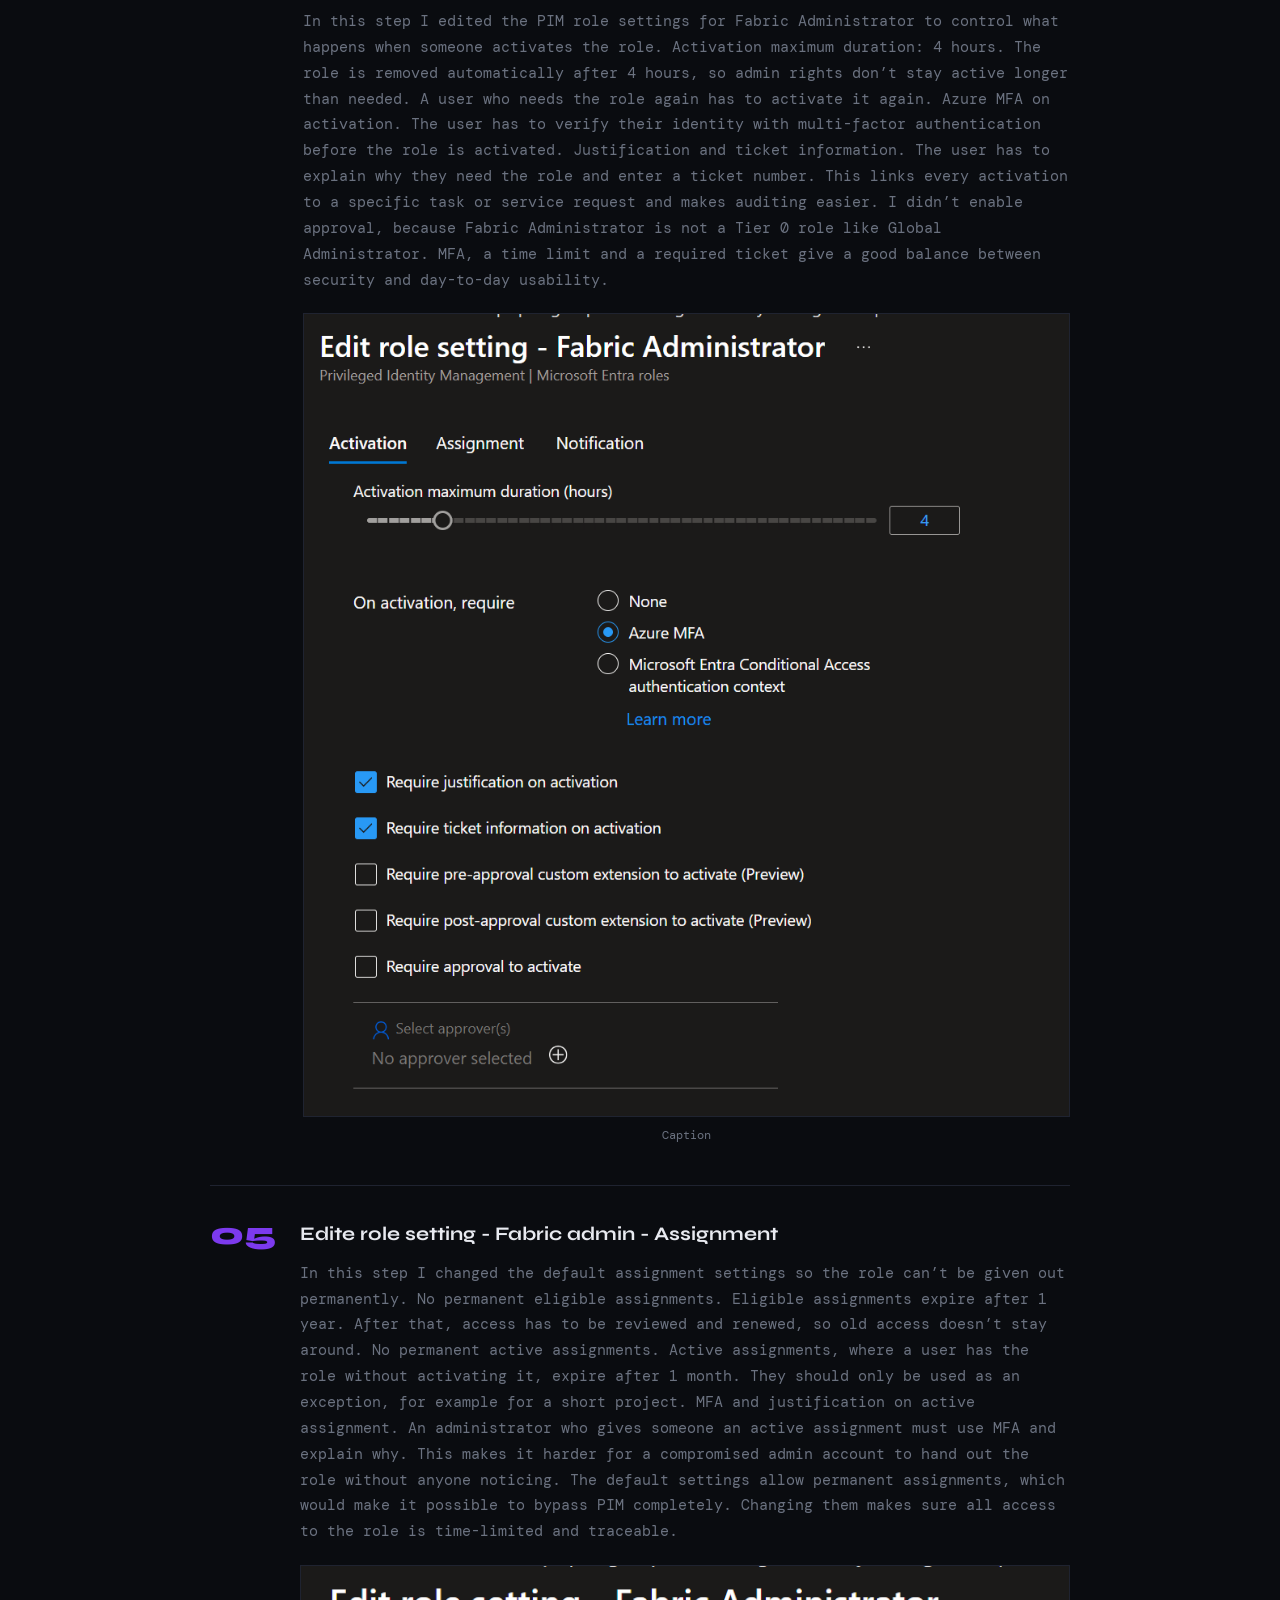
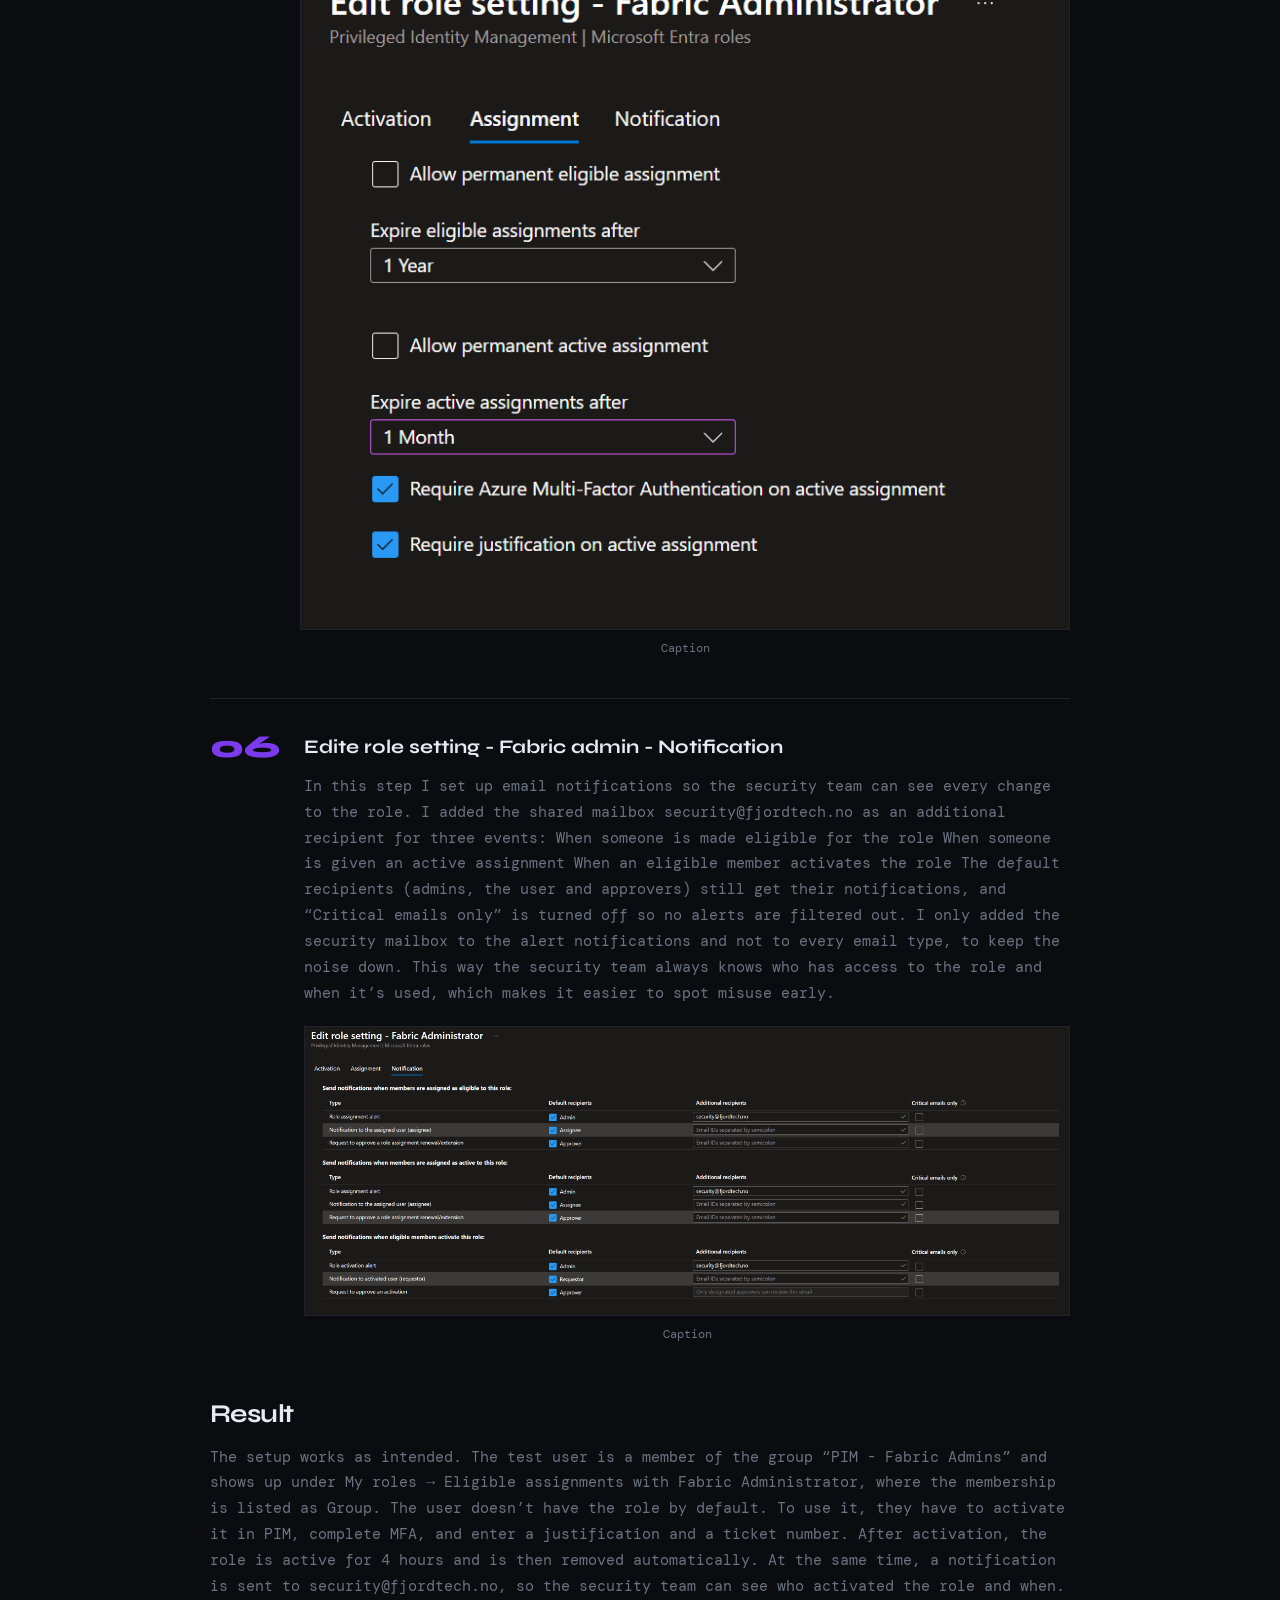
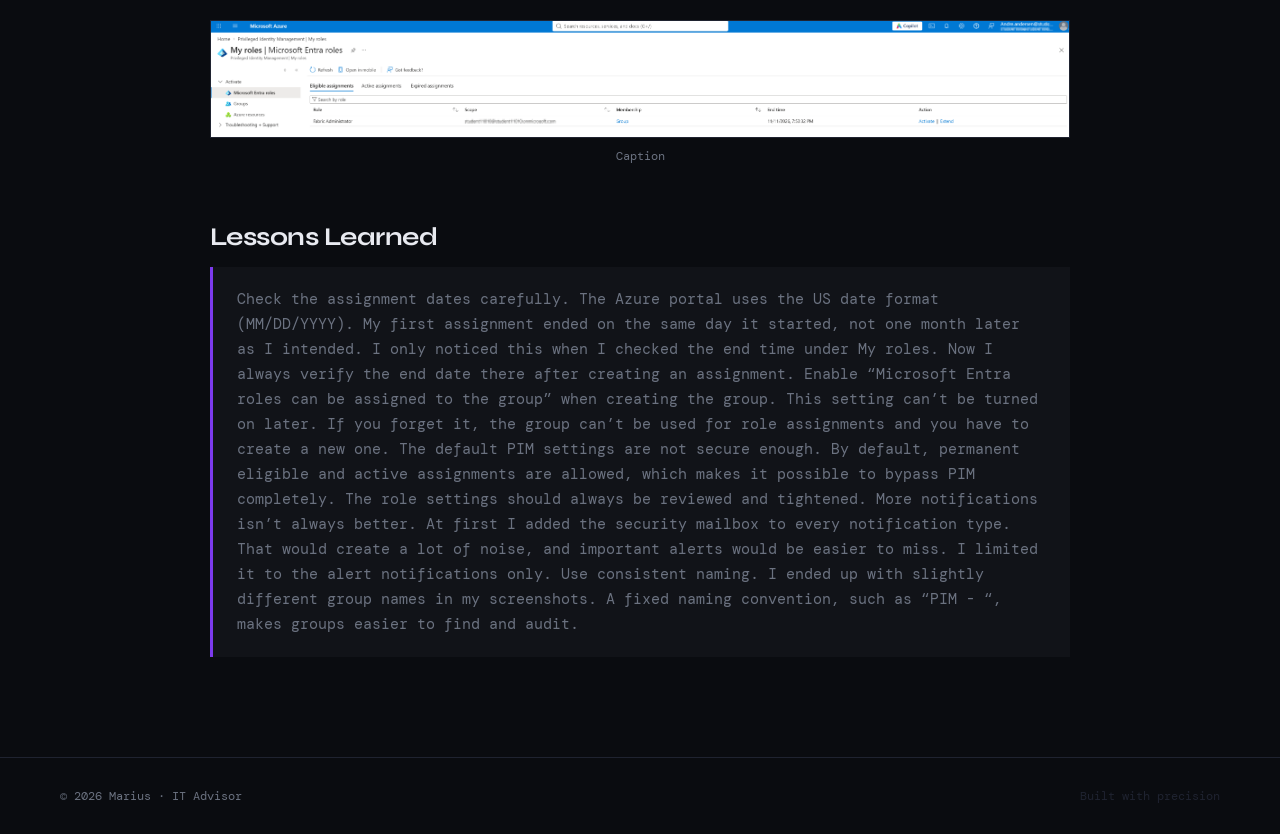
==== commit 72b4615d: "Update lab-pim.html" ====
--- a/lab-pim.html
+++ b/lab-pim.html
@@ -188,7 +188,8 @@
 
       <!-- RESULT -->
       <h2>Result</h2>
-      <p>What worked in the end? Feel free to add a final screenshot.</p>
+      <p>The setup works as intended. The test user is a member of the group “PIM - Fabric Admins” and shows up under My roles → Eligible assignments with Fabric Administrator, where the membership is listed as Group. The user doesn’t have the role by default. To use it, they have to activate it in PIM, complete MFA, and enter a justification and a ticket number. 
+        After activation, the role is active for 4 hours and is then removed automatically. At the same time, a notification is sent to security@fjordtech.no, so the security team can see who activated the role and when.</p>
       <figure class="lab-figure">
         <img src="bilder/PIM4.png" alt="Final result">
         <figcaption>Caption</figcaption>
@@ -197,7 +198,11 @@
       <!-- LESSONS LEARNED -->
       <h2>Lessons Learned</h2>
       <div class="lab-note">
-        Remember to check the Assignment ends, that the date and time is correct. Also remeber to check the box for Entra roles can be assigned to the group. 
+Check the assignment dates carefully. The Azure portal uses the US date format (MM/DD/YYYY). My first assignment ended on the same day it started, not one month later as I intended. I only noticed this when I checked the end time under My roles. Now I always verify the end date there after creating an assignment.
+Enable “Microsoft Entra roles can be assigned to the group” when creating the group. This setting can’t be turned on later. If you forget it, the group can’t be used for role assignments and you have to create a new one.
+The default PIM settings are not secure enough. By default, permanent eligible and active assignments are allowed, which makes it possible to bypass PIM completely. The role settings should always be reviewed and tightened.
+More notifications isn’t always better. At first I added the security mailbox to every notification type. That would create a lot of noise, and important alerts would be easier to miss. I limited it to the alert notifications only.
+Use consistent naming. I ended up with slightly different group names in my screenshots. A fixed naming convention, such as “PIM - <Role>“, makes groups easier to find and audit.
       </div>
 
     </article>
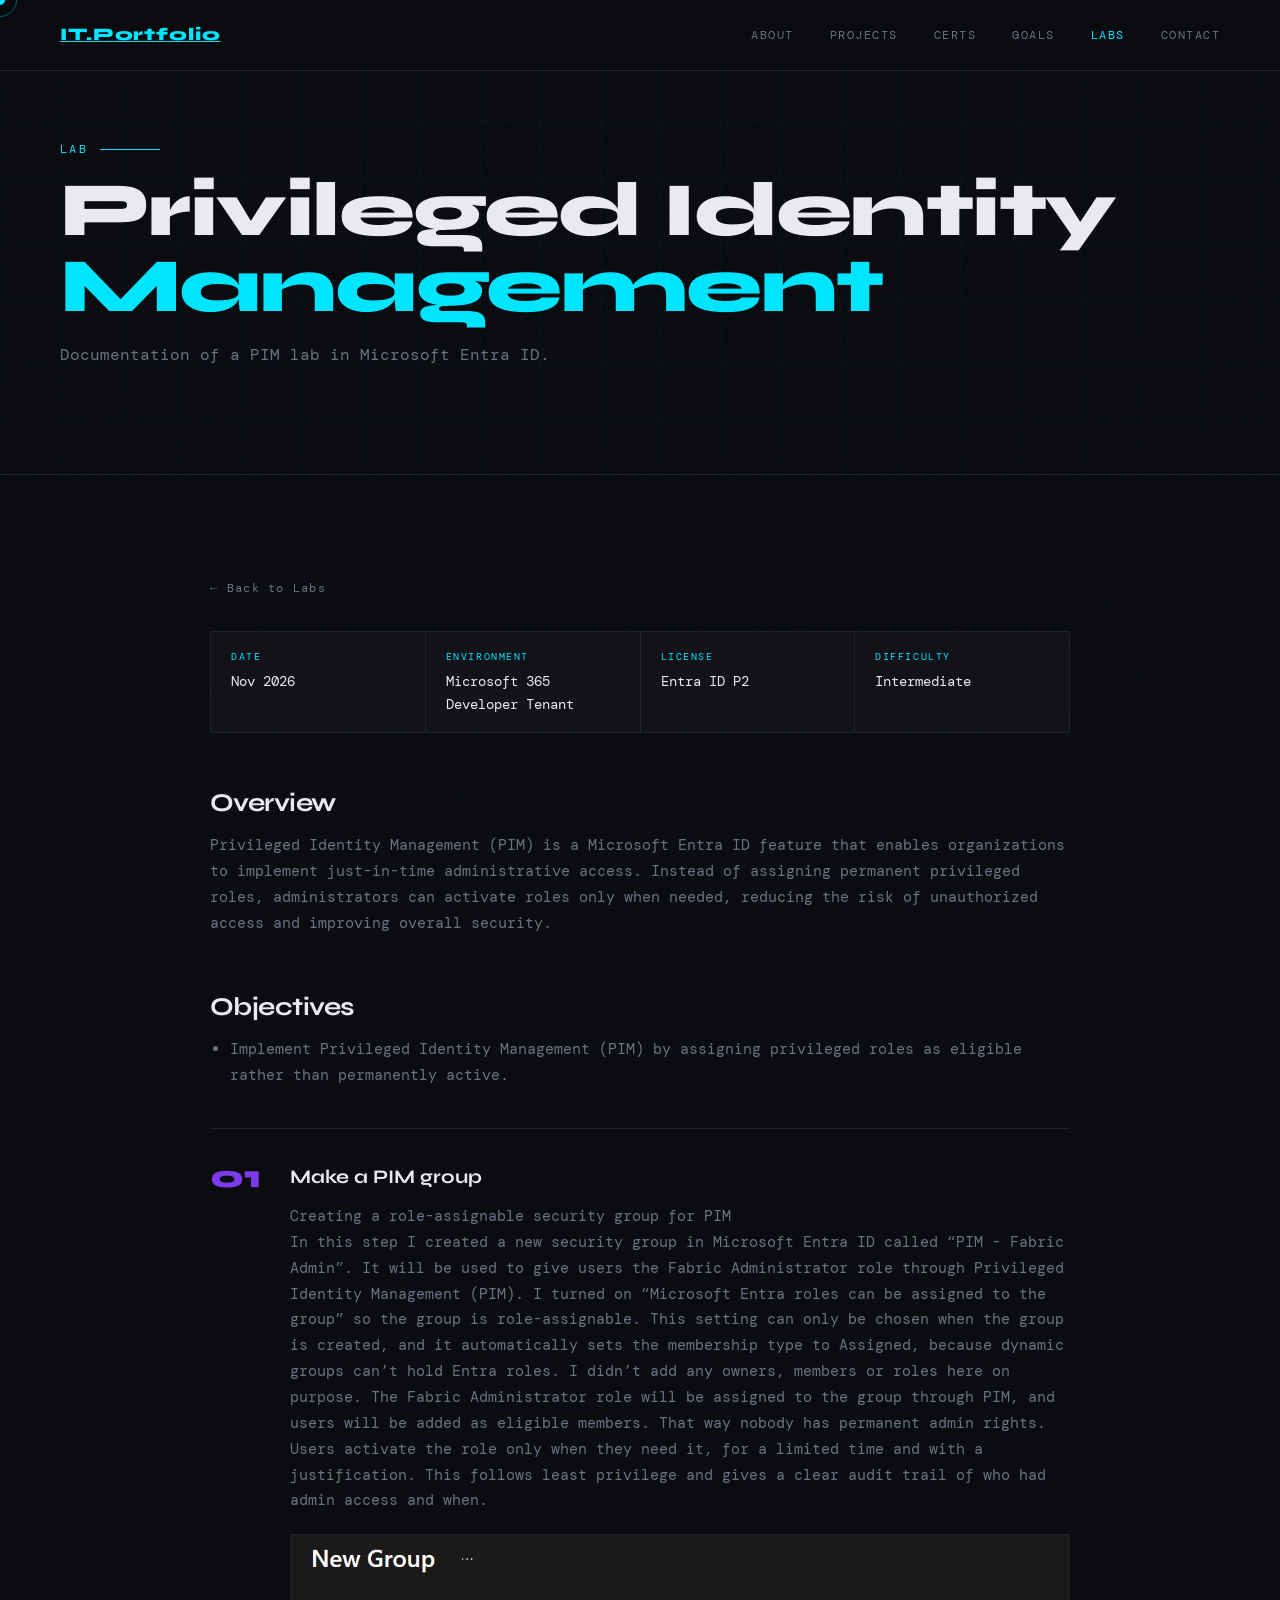
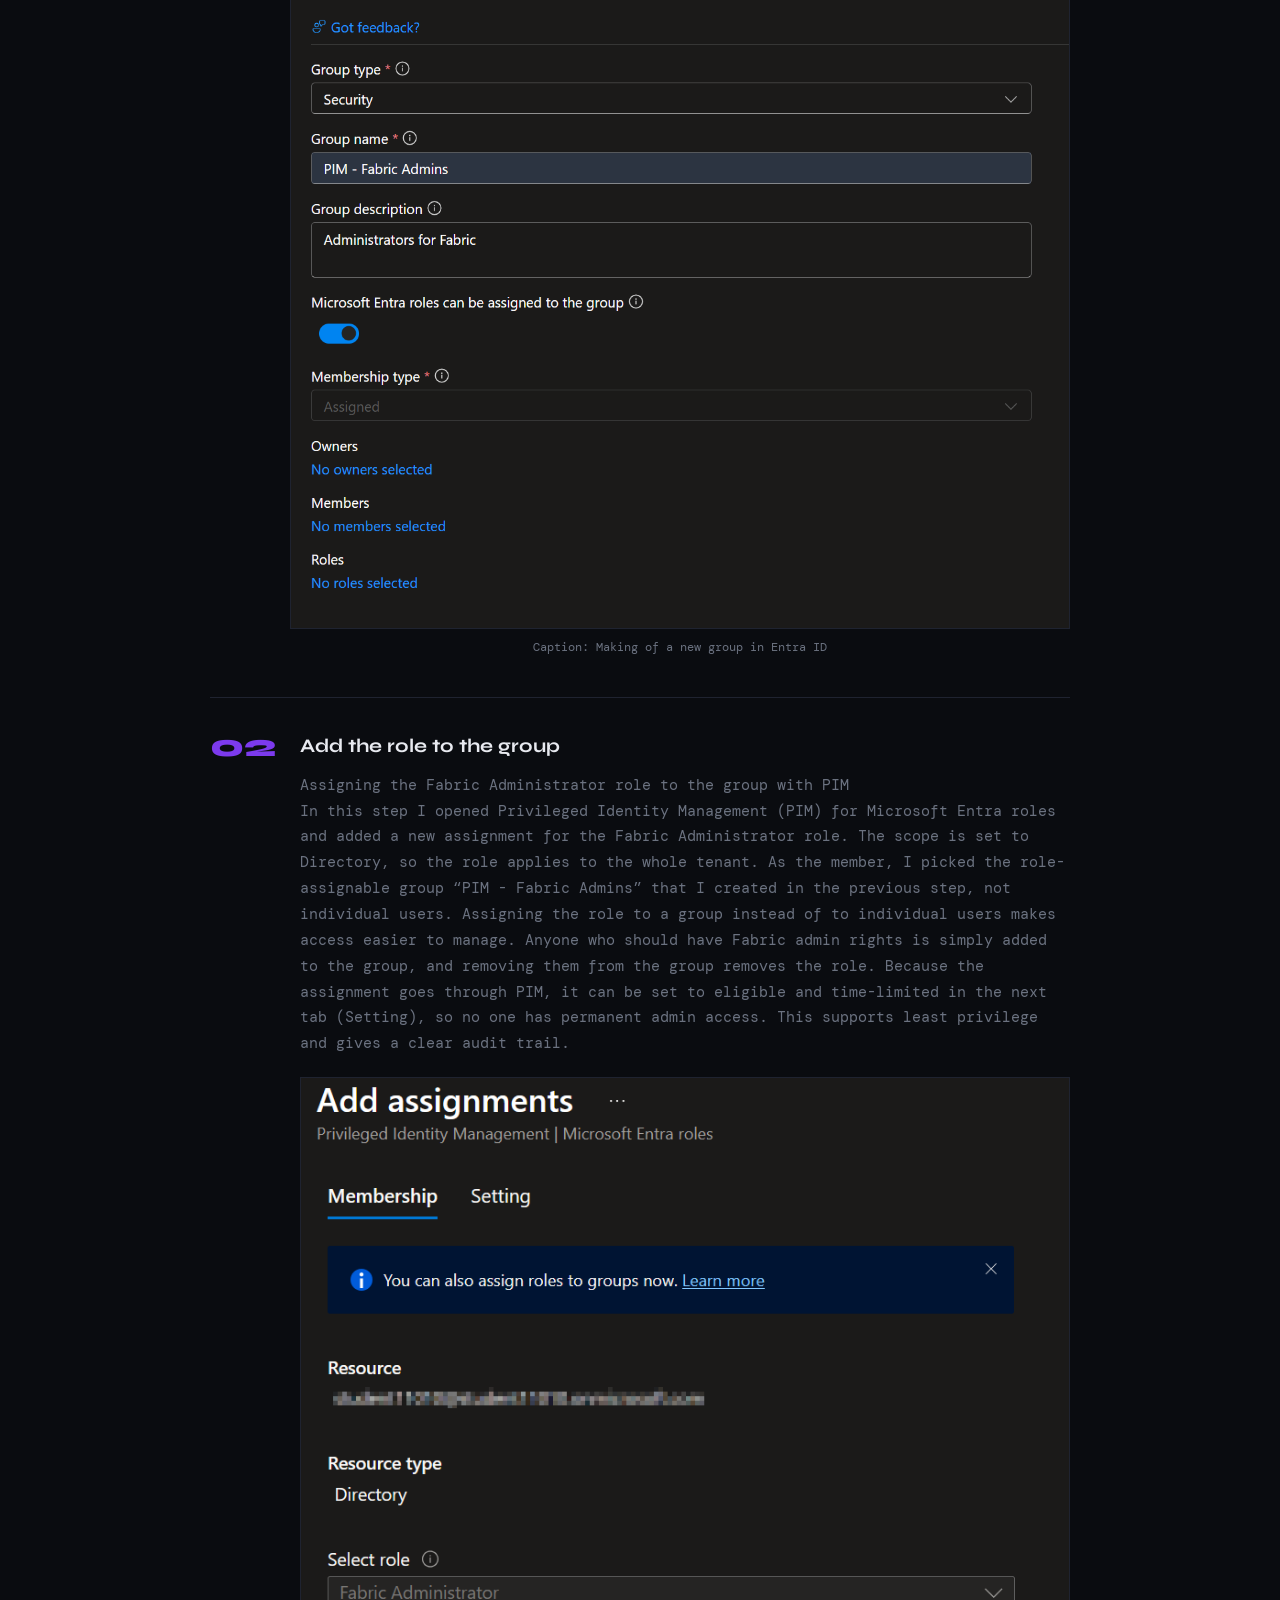
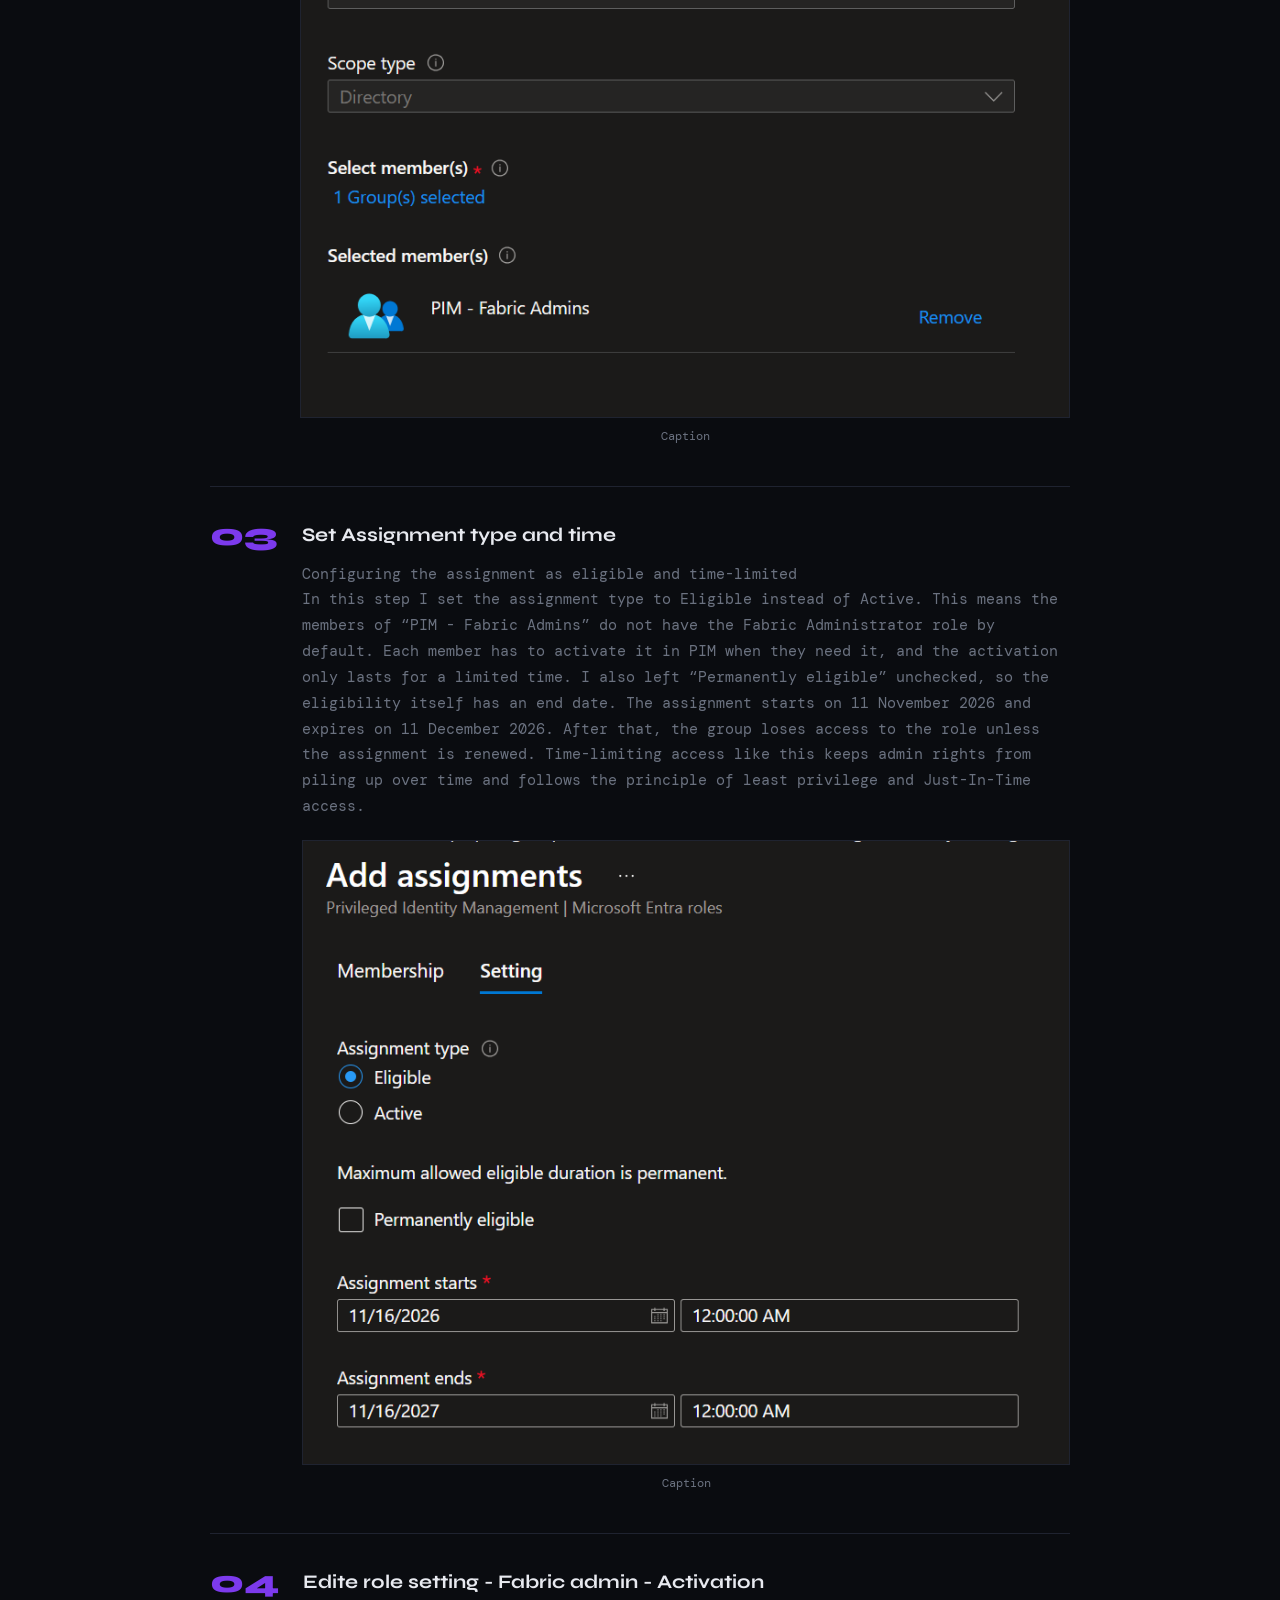
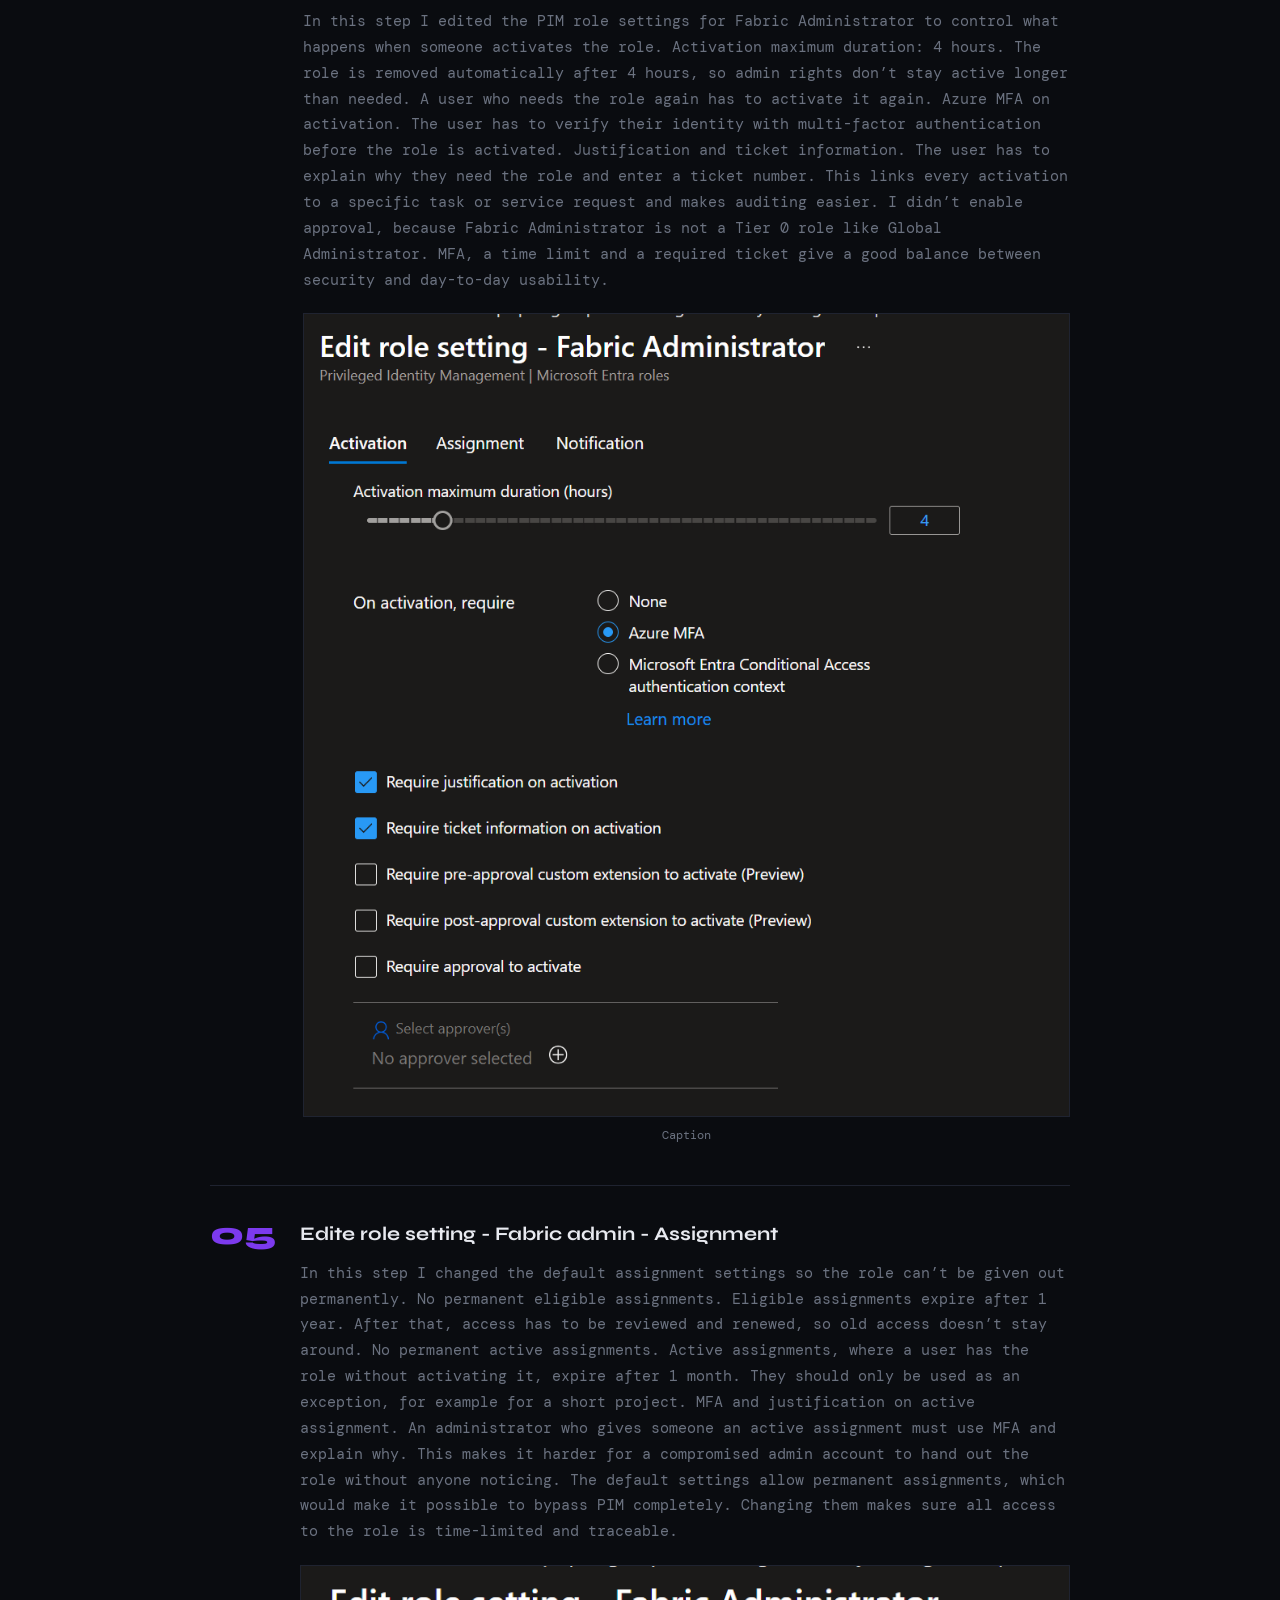
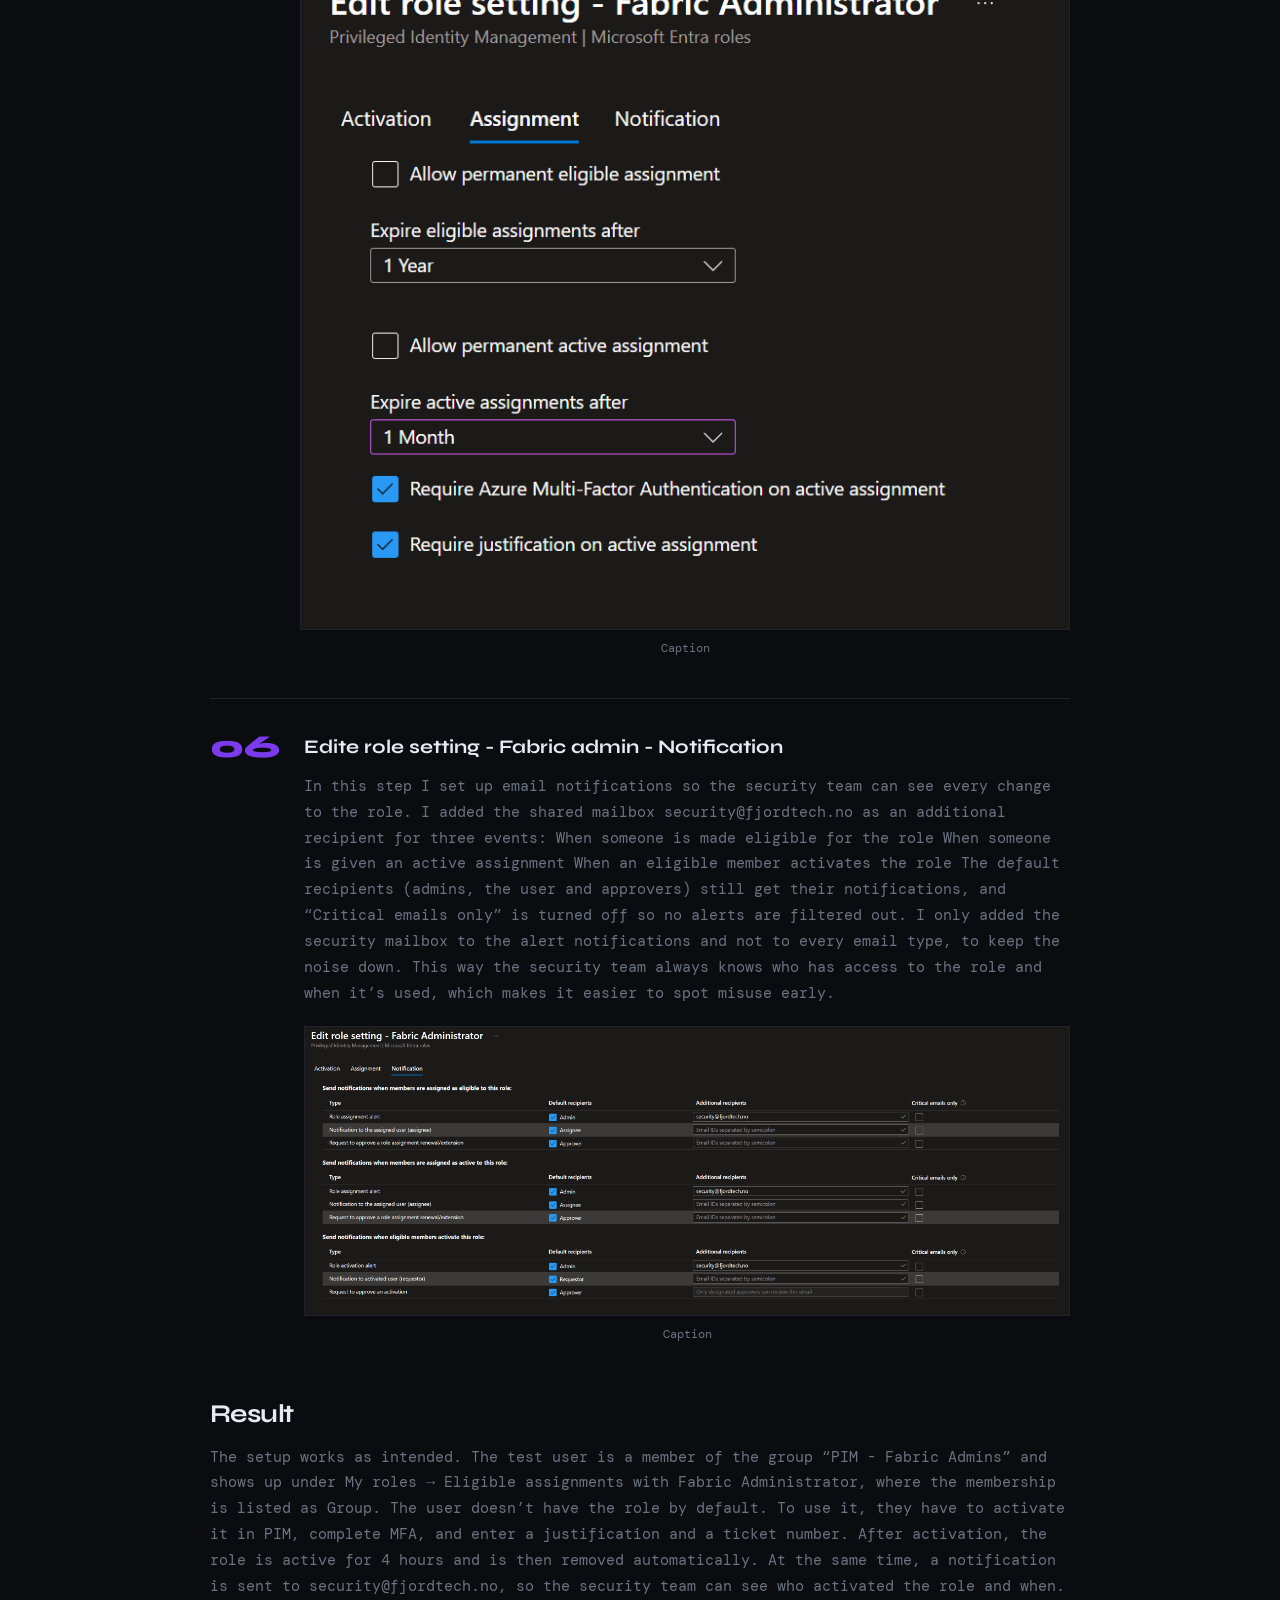
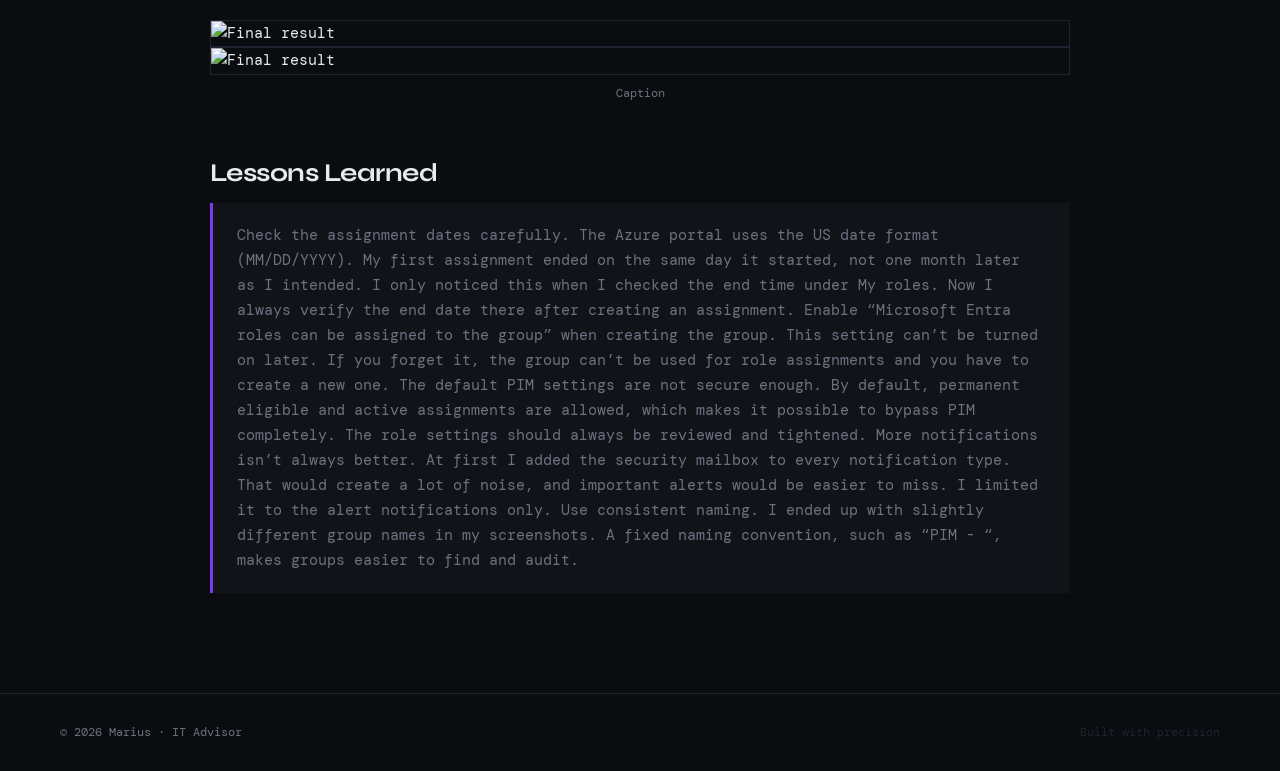
==== commit 64013162: "Update images in lab-pim.html" ====
--- a/lab-pim.html
+++ b/lab-pim.html
@@ -191,7 +191,8 @@
       <p>The setup works as intended. The test user is a member of the group “PIM - Fabric Admins” and shows up under My roles → Eligible assignments with Fabric Administrator, where the membership is listed as Group. The user doesn’t have the role by default. To use it, they have to activate it in PIM, complete MFA, and enter a justification and a ticket number. 
         After activation, the role is active for 4 hours and is then removed automatically. At the same time, a notification is sent to security@fjordtech.no, so the security team can see who activated the role and when.</p>
       <figure class="lab-figure">
-        <img src="bilder/PIM4.png" alt="Final result">
+        <img src="bilder/PIM8.png" alt="Final result">
+        <img src="bilder/PIM9.png" alt="Final result">
         <figcaption>Caption</figcaption>
       </figure>
 
